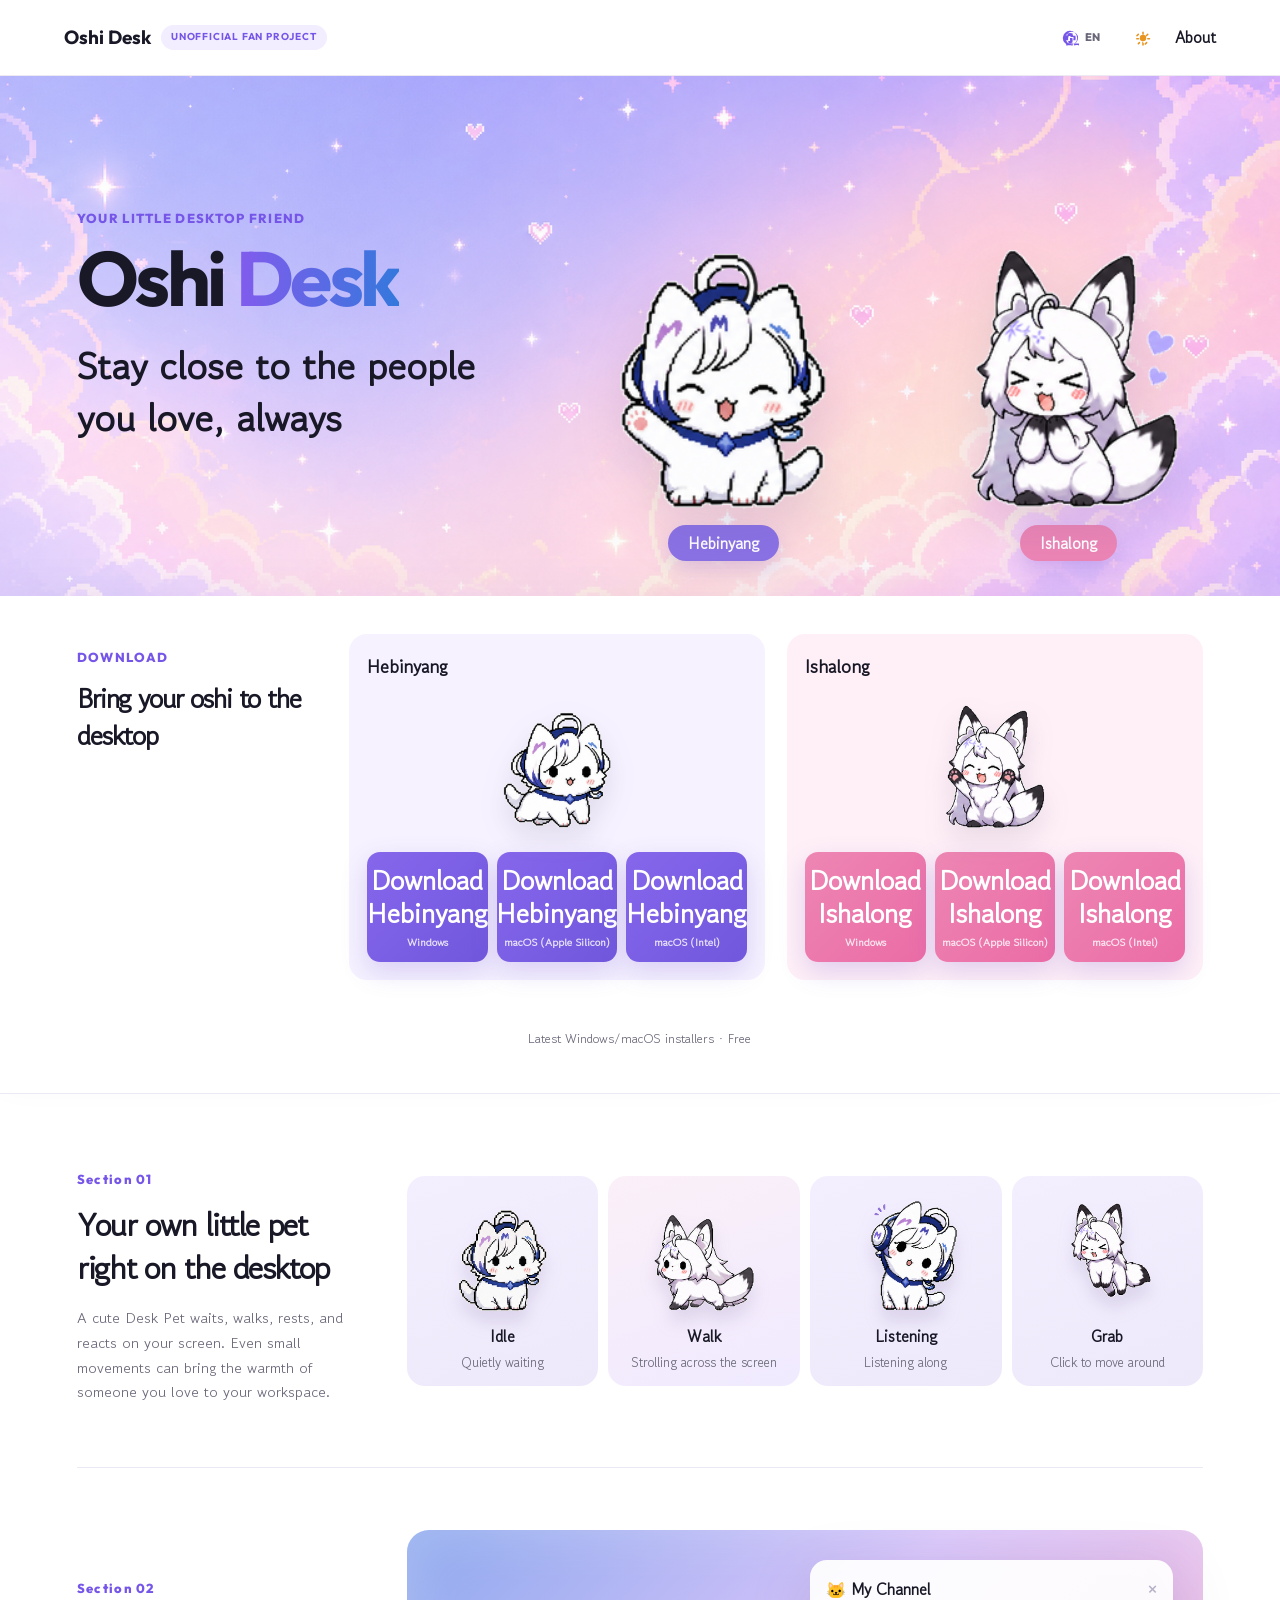
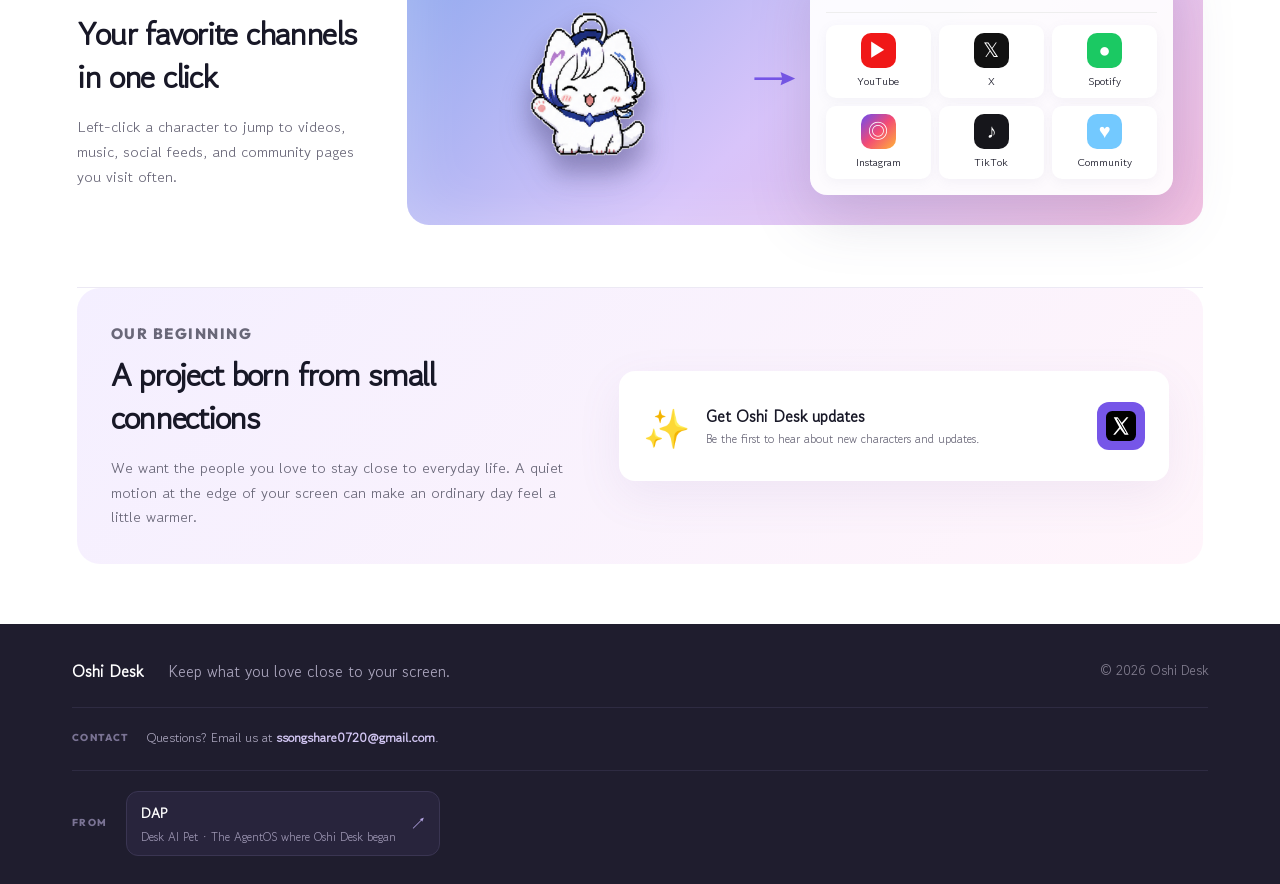
==== index.html @ 632cf0f0 "feat(site): add multilingual support for en, ja, and zh-TW Introduce i18n.js with language switcher " ====
<!doctype html>
<html lang="ko">
<head>
  <!-- Google tag (gtag.js) -->
  <script async src="https://www.googletagmanager.com/gtag/js?id=G-VL1D9DZ0NC"></script>
  <script>
    window.dataLayer = window.dataLayer || [];
    function gtag(){dataLayer.push(arguments);}
    gtag('js', new Date());

    gtag('config', 'G-VL1D9DZ0NC');
  </script>
  <meta charset="UTF-8">
  <meta name="viewport" content="width=device-width, initial-scale=1.0">
  <meta name="description" content="Oshi Desk - 좋아하는 캐릭터와 함께하는 데스크톱 펫">
  <meta property="og:title" content="Oshi Desk - Ever Connected">
  <meta property="og:description" content="좋아하는 마음을 화면 가까이.">
  <meta property="og:type" content="website">
  <meta property="og:url" content="https://www.oshidesk.com/">
  <meta property="og:image" content="https://www.oshidesk.com/assets/og.png">
  <meta property="og:image:width" content="1024">
  <meta property="og:image:height" content="537">
  <meta name="twitter:card" content="summary_large_image">
  <meta name="twitter:image" content="https://www.oshidesk.com/assets/og.png">
  <title>Oshi Desk</title>
  <link rel="icon" href="favicon.ico" sizes="any">
  <link rel="icon" href="favicon-32.png" type="image/png" sizes="32x32">
  <link rel="icon" href="favicon-16.png" type="image/png" sizes="16x16">
  <link rel="apple-touch-icon" href="favicon-180.png">
  <link rel="preconnect" href="https://fonts.googleapis.com">
  <link rel="preconnect" href="https://fonts.gstatic.com" crossorigin>
  <link href="https://fonts.googleapis.com/css2?family=Gowun+Dodum&family=Outfit:wght@500;600;700;800&display=swap" rel="stylesheet">
  <script>
    (function () {
      try {
        var stored = localStorage.getItem('oshi-desk-theme');
        var dark = stored === 'dark' || (stored !== 'light' && window.matchMedia('(prefers-color-scheme: dark)').matches);
        document.documentElement.classList.add(dark ? 'dark' : 'light');
      } catch (e) {
        document.documentElement.classList.add('light');
      }
    })();
  </script>
  <link rel="stylesheet" href="styles.css">
</head>
<body>
  <header class="site-header">
    <a class="brand" href="#top" data-i18n-attr="aria-label:brand.home">
      <strong>Oshi Desk</strong>
      <span class="brand-tag" data-i18n="brand.tag">Unofficial Fan Project</span>
    </a>
    <div class="header-actions">
      <div class="lang-switcher">
        <button class="lang-toggle" id="langToggle" type="button" aria-haspopup="listbox" aria-expanded="false" aria-controls="langMenu" data-i18n-attr="aria-label:lang.label;title:lang.label">
          <svg class="lang-icon" viewBox="0 0 20 20" aria-hidden="true"><path fill="currentColor" d="M10 2a8 8 0 1 0 0 16 8 8 0 0 0 0-16zm6.93 3.07a7 7 0 0 1 0 9.86 7 7 0 0 1-9.86 0 7 7 0 0 1 0-9.86 7 7 0 0 1 9.86 0zM10 4.5c-1.2 0-2.3.3-3.3.8.5.7.9 1.5 1.2 2.4h4.2c.3-.9.7-1.7 1.2-2.4-1-.5-2.1-.8-3.3-.8zm-4.1 2.2c-.4.8-.7 1.7-.8 2.6h3.5c-.1-.8-.3-1.6-.6-2.3-.5-.1-1-.1-1.5-.1-.5 0-1 .1-1.6.2zm8.2 0c-.6-.1-1.1-.2-1.6-.2s-1 .1-1.5.1c-.3.7-.5 1.5-.6 2.3h3.5c-.1-.9-.4-1.8-.8-2.6zM4.7 10c0 .9.1 1.8.3 2.6H8c-.1-.8-.1-1.7-.1-2.6s0-1.8.1-2.6H5c-.2.8-.3 1.7-.3 2.6zm5.3 0c0 .9.1 1.7.1 2.6s-.1 1.7-.1 2.6h2.6c.2-.8.3-1.7.3-2.6s-.1-1.8-.3-2.6h-2.6zm3.9 0c0-.9-.1-1.8-.3-2.6h2.4c.2.8.3 1.7.3 2.6s-.1 1.8-.3 2.6h-2.4c.2-.8.3-1.7.3-2.6zM8 13.4c.1.9.3 1.7.6 2.4.5.1 1 .1 1.5.1s1-.1 1.5-.1c.3-.7.5-1.5.6-2.4H8zm-2.7 2.6c.4.8.7 1.6.8 2.5 1-.5 2.1-.8 3.3-.8s2.3.3 3.3.8c.1-.9.4-1.7.8-2.5H5.3zm8.7 2.5c1-.5 2.1-.8 3.3-.8 1.2 0 2.3.3 3.3.8-.1-.9-.4-1.7-.8-2.5h-5.8c.4.8.7 1.6.8 2.5z"/></svg>
          <span class="lang-current" aria-hidden="true">KO</span>
        </button>
        <div class="lang-menu" id="langMenu" role="listbox" hidden>
          <button class="lang-option active" type="button" role="option" data-lang="ko" aria-pressed="true" data-i18n="lang.ko">한국어</button>
          <button class="lang-option" type="button" role="option" data-lang="en" aria-pressed="false" data-i18n="lang.en">English</button>
          <button class="lang-option" type="button" role="option" data-lang="ja" aria-pressed="false" data-i18n="lang.ja">日本語</button>
          <button class="lang-option" type="button" role="option" data-lang="zh-TW" aria-pressed="false" data-i18n="lang.zh-TW">繁體中文</button>
        </div>
      </div>
      <button class="theme-toggle" id="themeToggle" type="button" data-i18n-attr="aria-label:theme.toDark;title:theme.light">
        <svg class="theme-icon theme-icon-sun" viewBox="0 0 20 20" aria-hidden="true"><circle cx="10" cy="10" r="3.2" fill="currentColor"/><path fill="currentColor" d="M10 3.5a.8.8 0 0 1 .8.8V6a.8.8 0 1 1-1.6 0V4.3a.8.8 0 0 1 .8-.8zm0 11a.8.8 0 0 1 .8.8v1.7a.8.8 0 1 1-1.6 0V14.3a.8.8 0 0 1 .8-.8zM16.5 10a.8.8 0 0 1 .8.8.8.8 0 0 1-.8.8h-1.7a.8.8 0 1 1 0-1.6h1.7zm-11 0a.8.8 0 0 1 .8.8.8.8 0 0 1-.8.8H3.8a.8.8 0 1 1 0-1.6h1.7zM14.2 5.8a.8.8 0 0 1 1.1 0 .8.8 0 0 1 0 1.1l-1.2 1.2a.8.8 0 1 1-1.1-1.1l1.2-1.2zM5.9 14.1a.8.8 0 0 1 1.1 0 .8.8 0 0 1 0 1.1l-1.2 1.2a.8.8 0 0 1-1.1-1.1l1.2-1.2zM14.2 14.1a.8.8 0 0 1 0 1.1l-1.2 1.2a.8.8 0 1 1-1.1-1.1l1.2-1.2a.8.8 0 0 1 1.1 0zM5.9 5.8a.8.8 0 0 1 0 1.1L4.7 8.1a.8.8 0 1 1-1.1-1.1l1.2-1.2a.8.8 0 0 1 1.1 0z"/></svg>
        <svg class="theme-icon theme-icon-moon" viewBox="0 0 20 20" aria-hidden="true"><path fill="currentColor" d="M15.5 11.2a6.5 6.5 0 0 1-9.9-8.1A6.5 6.5 0 1 0 15.5 11.2z"/></svg>
      </button>
      <button class="menu-toggle" data-i18n-attr="aria-label:menu.open" aria-expanded="false">☰</button>
      <nav class="nav" aria-label="Main">
        <a href="#about" data-i18n="nav.about">소개</a>
      </nav>
    </div>
  </header>

  <main id="top">
    <section class="hero">
      <div class="hero-art" aria-hidden="true"></div>
      <div class="hero-characters">
        <figure><img src="assets/heavinyang.png" data-i18n-attr="alt:hero.heavinyangAlt" alt="웃으며 손을 흔드는 헤비냥"><figcaption data-i18n="characters.hebi">헤비냥</figcaption></figure>
        <figure><img src="assets/ishalong.png" data-i18n-attr="alt:hero.ishalongAlt" alt="하트를 보내는 이샤롱"><figcaption data-i18n="characters.isha">이샤롱</figcaption></figure>
      </div>
      <div class="hero-copy reveal">
        <p class="eyebrow">YOUR LITTLE DESKTOP FRIEND</p>
        <h1>Oshi <span>Desk</span></h1>
        <p class="hero-lead" data-i18n="hero.lead" data-i18n-html="true">좋아하는 사람과 늘,<br>함께할 수 있도록</p>
      </div>
    </section>

    <section class="download-section" id="download" aria-labelledby="download-title">
      <div class="download-shell">
        <div class="download-heading"><p class="section-label">DOWNLOAD</p><h2 id="download-title" data-i18n="download.title">나의 오시를 데스크톱으로</h2></div>
        <div class="download-groups">
          <div class="download-group heavinyang-download">
            <h3 data-i18n="characters.hebi">헤비냥</h3>
            <img class="download-character" src="assets/download-heavinyang.png" data-i18n-attr="alt:download.heavinyangAlt" alt="달리는 헤비냥">
            <button class="download-btn purple" data-character="hebi" data-platform="win"><b><span class="dl-label" data-dl="hebi" data-i18n="download.hebi">헤비냥 다운로드</span><small class="dl-platform" data-platform-label="win" data-i18n="platform.win">Windows</small></b></button>
            <button class="download-btn purple" data-character="hebi" data-platform="mac_arm64"><b><span class="dl-label" data-dl="hebi" data-i18n="download.hebi">헤비냥 다운로드</span><small class="dl-platform" data-platform-label="mac_arm64" data-i18n="platform.mac_arm64">macOS (Apple Silicon)</small></b></button>
            <button class="download-btn purple" data-character="hebi" data-platform="mac_x64"><b><span class="dl-label" data-dl="hebi" data-i18n="download.hebi">헤비냥 다운로드</span><small class="dl-platform" data-platform-label="mac_x64" data-i18n="platform.mac_x64">macOS (Intel)</small></b></button>
          </div>
          <div class="download-group ishalong-download">
            <h3 data-i18n="characters.isha">이샤롱</h3>
            <img class="download-character" src="assets/download-ishalong.png" data-i18n-attr="alt:download.ishalongAlt" alt="기뻐하는 이샤롱">
            <button class="download-btn pink" data-character="isha" data-platform="win"><b><span class="dl-label" data-dl="isha" data-i18n="download.isha">이샤롱 다운로드</span><small class="dl-platform" data-platform-label="win" data-i18n="platform.win">Windows</small></b></button>
            <button class="download-btn pink" data-character="isha" data-platform="mac_arm64"><b><span class="dl-label" data-dl="isha" data-i18n="download.isha">이샤롱 다운로드</span><small class="dl-platform" data-platform-label="mac_arm64" data-i18n="platform.mac_arm64">macOS (Apple Silicon)</small></b></button>
            <button class="download-btn pink" data-character="isha" data-platform="mac_x64"><b><span class="dl-label" data-dl="isha" data-i18n="download.isha">이샤롱 다운로드</span><small class="dl-platform" data-platform-label="mac_x64" data-i18n="platform.mac_x64">macOS (Intel)</small></b></button>
          </div>
        </div>
        <p class="download-note" data-i18n="download.note">최신 Windows/macOS 설치 파일 · 무료</p>
      </div>
    </section>

    <div class="page-shell">
      <section class="feature section-grid reveal" id="about">
        <div class="section-copy">
          <p class="section-label">Section 01</p>
          <h2 data-i18n="about.h2" data-i18n-html="true">바탕화면 속,<br>나만의 작은 펫과 함께</h2>
          <p data-i18n="about.p">귀여운 Desk Pet이 바탕화면 위에서 기다리고, 걷고, 쉬고, 반응합니다. 작은 움직임만으로도 데스크탑에 좋아하는 사람의 분위기를 더할 수 있어요.</p>
        </div>
        <div class="mood-grid">
          <article class="mood-card"><img class="pet-asset idle" src="assets/idle.png" data-i18n-attr="alt:about.idleAlt" alt="대기 중인 헤비냥"><b>Idle</b><small data-i18n="about.idle">얌전히 기다려요</small></article>
          <article class="mood-card"><img class="pet-asset walk" src="assets/walk.png" data-i18n-attr="alt:about.walkAlt" alt="산책하는 이샤롱"><b>Walk</b><small data-i18n="about.walk">화면을 산책해요</small></article>
          <article class="mood-card"><img class="pet-asset listening" src="assets/listening.png" data-i18n-attr="alt:about.listeningAlt" alt="음악을 듣고 있는 헤비냥"><b>Listening</b><small data-i18n="about.listening">함께 들어요</small></article>
          <article class="mood-card"><img class="pet-asset happy" src="assets/grabbed.png" data-i18n-attr="alt:about.grabAlt" alt="잡아서 이동하는 이샤롱"><b>Grab</b><small data-i18n="about.grab">클릭해서 이동해요</small></article>
        </div>
      </section>

      <section class="feature section-grid reveal">
        <div class="section-copy">
          <p class="section-label">Section 02</p>
          <h2 data-i18n="channels.h2" data-i18n-html="true">자주 찾는 채널을<br>한 번의 클릭으로</h2>
          <p data-i18n="channels.p">캐릭터를 좌클릭하면 영상, 음악, SNS와 커뮤니티 등 자주 방문하는 채널로 빠르게 이동할 수 있어요.</p>
        </div>
        <div class="channel-demo">
          <div class="demo-pet"><img src="assets/heavinyang.png" data-i18n-attr="alt:channels.demoPetAlt" alt="헤비냥"></div>
          <div class="arrow">→</div>
          <div class="channel-panel">
            <div class="panel-title"><span>🐱</span> <span data-i18n="channels.panelTitle">나의 Channel</span> <b>×</b></div>
            <div class="channel-grid">
              <button type="button" aria-label="YouTube"><span class="yt">▶</span>YouTube</button>
              <button type="button" aria-label="X"><span class="x">𝕏</span>X</button>
              <button type="button" aria-label="Spotify"><span class="sp">●</span>Spotify</button>
              <button type="button" aria-label="Instagram"><span class="ig">◎</span>Instagram</button>
              <button type="button" aria-label="TikTok"><span class="tk">♪</span>TikTok</button>
              <button type="button" aria-label="Community"><span class="co">♥</span>Community</button>
            </div>
          </div>
        </div>
      </section>

      <section class="project-note reveal">
        <div>
          <p class="section-label">OUR BEGINNING</p>
          <h2 data-i18n="project.h2">작은 연결에서 시작된 프로젝트</h2>
          <p data-i18n="project.p">좋아하는 존재가 일상 가까이에 머무는 경험을 목표로 합니다. 화면 한편의 조용한 움직임이 평범한 하루를 조금 더 다정하게 만들기를 바랍니다.</p>
        </div>
        <div class="project-link"><span>✨</span><div><b data-i18n="project.linkTitle">Oshi Desk 소식 받기</b><p data-i18n="project.linkDesc">새 캐릭터와 업데이트를 가장 먼저 확인하세요.</p></div><a class="x-link" href="https://x.com/Oshi_Desk" target="_blank" rel="noopener noreferrer" data-i18n-attr="aria-label:project.xAria"><img src="assets/x-icon.svg" alt=""></a></div>
      </section>
    </div>
  </main>

  <footer class="site-footer">
    <div class="footer-brand">
      <strong>Oshi Desk</strong>
      <span data-i18n="footer.tagline">좋아하는 마음을 화면 가까이.</span>
      <small>© 2026 Oshi Desk</small>
    </div>
    <div class="footer-contact">
      <p class="footer-origin-label">CONTACT</p>
      <p class="footer-contact-copy" data-i18n="footer.contact" data-i18n-html="true">문의사항은 <a href="mailto:ssongshare0720@gmail.com">ssongshare0720@gmail.com</a>으로 보내주세요.</p>
    </div>
    <div class="footer-origin">
      <p class="footer-origin-label">FROM</p>
      <a class="footer-origin-link" href="https://project-undonghae.github.io/desk-ai-pet/" target="_blank" rel="noopener noreferrer" data-i18n-attr="aria-label:footer.originAria">
        <span class="footer-origin-copy">
          <b>DAP</b>
          <small data-i18n="footer.originDesc">Desk AI Pet · Oshi Desk가 시작된 AgentOS</small>
        </span>
        <span class="footer-origin-arrow" aria-hidden="true">↗</span>
      </a>
    </div>
  </footer>
  <div class="toast" role="status" aria-live="polite"></div>
  <script src="i18n.js"></script>
  <script>initI18n();</script>
  <script src="script.js"></script>
</body>
</html>
---- styles.css ----
:root{--ink:#181827;--muted:#696778;--purple:#7656e8;--pink:#ef77ac;--line:#ece9f4;--paper:#fff;--lav:#f2edff}*{box-sizing:border-box}html{scroll-behavior:smooth}body{margin:0;color:var(--ink);font-family:"Gowun Dodum",sans-serif;background:#fff;line-height:1.65}button,a{font:inherit}.site-header{height:76px;padding:0 clamp(24px,5vw,72px);display:flex;align-items:center;justify-content:space-between;position:sticky;top:0;z-index:20;background:rgba(255,255,255,.9);backdrop-filter:blur(14px);border-bottom:1px solid rgba(232,228,241,.8)}.brand{display:flex;align-items:center;gap:10px;text-decoration:none;color:var(--ink);font-family:Outfit,sans-serif;font-size:19px}.brand-cat{width:34px;height:34px;display:grid;place-items:center;border-radius:11px;background:linear-gradient(135deg,#8062f3,#e68ac4);box-shadow:0 7px 18px #8d72e740}.nav{display:flex;gap:38px;align-items:center}.nav a{text-decoration:none;color:var(--ink);font-weight:700}.nav a:not(.nav-cta):hover{color:var(--purple)}.nav-cta{color:white!important;background:linear-gradient(135deg,#8b67ef,#6652d8);padding:10px 24px;border-radius:99px;box-shadow:0 8px 24px #7656e844}.menu-toggle{display:none;border:0;background:none;font-size:24px}.hero{min-height:520px;position:relative;display:grid;align-items:center;overflow:hidden;background:#eee7ff}.hero-art{position:absolute;inset:0;background-image:linear-gradient(90deg,rgba(255,255,255,.16),transparent 48%),url('assets/ever-connect-hero.png');background-size:cover;background-position:center}.hero-copy{position:relative;z-index:2;width:min(1160px,88%);margin:auto;padding:65px 0}.eyebrow,.section-label{font-family:Outfit,sans-serif;color:var(--purple);font-size:13px;font-weight:800;letter-spacing:.1em}.hero h1{font-family:Outfit,sans-serif;font-size:clamp(52px,6vw,78px);line-height:.95;margin:12px 0 25px;letter-spacing:-.045em}.hero h1 span{background:linear-gradient(90deg,#835bed,#3478dc);-webkit-background-clip:text;color:transparent}.hero-lead{font-size:clamp(25px,3vw,38px);font-weight:800;line-height:1.35;margin:0 0 34px}.download-row{display:flex;gap:14px}.download-btn{border:0;color:#fff;min-width:210px;border-radius:15px;padding:14px 22px;display:flex;align-items:center;gap:13px;text-align:left;cursor:pointer;box-shadow:0 10px 26px #785ad139;transition:.2s transform,.2s box-shadow}.download-btn:hover{transform:translateY(-3px);box-shadow:0 15px 32px #785ad150}.download-btn:disabled{opacity:.55;cursor:not-allowed;transform:none;box-shadow:0 10px 26px #785ad139}.download-btn.purple{background:linear-gradient(135deg,#8667ec,#7057dc)}.download-btn.pink{background:linear-gradient(135deg,#ed86b3,#eb6ca6)}.download-btn span{font-size:27px}.download-btn b{font-weight:700}.download-btn small{display:block;opacity:.82}.hero-note{position:absolute;z-index:2;right:8%;bottom:17px;color:#776c91;font-size:13px}.page-shell{width:min(1160px,88%);margin:auto}.feature{padding:62px 0;border-bottom:1px solid var(--line)}.section-grid{display:grid;grid-template-columns:280px 1fr;gap:50px;align-items:center}.section-copy h2,.project-note h2{font-size:clamp(25px,2.5vw,34px);line-height:1.35;margin:7px 0 16px;letter-spacing:-.04em}.section-copy p:last-child,.project-note p{font-size:15px;color:var(--muted);margin:0}.mood-grid{display:grid;grid-template-columns:repeat(4,1fr);gap:10px}.mood-card{min-height:210px;background:linear-gradient(160deg,#f4efff,#eee9fa);border-radius:18px;display:flex;flex-direction:column;align-items:center;justify-content:center;gap:3px;transition:.25s transform}.mood-card:hover{transform:translateY(-6px)}.mood-card:nth-child(2){background:linear-gradient(160deg,#fbf0f8,#f0eaff)}.mood-card .cat-emoji{font-size:82px;filter:drop-shadow(0 12px 8px #7b68a02b);animation:float 3s ease-in-out infinite}.mood-card small{color:var(--muted)}.walk{animation-delay:.7s!important}.sleep{animation-delay:1.4s!important}.happy{animation-delay:2.1s!important}@keyframes float{50%{transform:translateY(-7px) rotate(2deg)}}.channel-demo{min-height:280px;padding:30px;border-radius:22px;background:linear-gradient(135deg,#8ca8ee,#d8c4fa 50%,#f1b7dd);display:grid;grid-template-columns:1fr 70px 1.2fr;align-items:center;box-shadow:inset 0 0 60px #fff4}.demo-pet{font-size:92px;text-align:center;filter:drop-shadow(0 15px 12px #59558b55)}.arrow{font-size:50px;color:#7656e8;text-align:center}.channel-panel{background:rgba(255,255,255,.93);padding:16px;border-radius:17px;box-shadow:0 20px 60px #55517b35}.panel-title{font-weight:700;border-bottom:1px solid #eee;padding-bottom:9px}.panel-title b{float:right;color:#b7b1c7}.channel-grid{display:grid;grid-template-columns:repeat(3,1fr);gap:8px;margin-top:12px}.channel-grid a{display:flex;flex-direction:column;align-items:center;text-decoration:none;color:var(--ink);font-size:11px;background:white;padding:8px 3px;border-radius:10px;box-shadow:0 3px 12px #766d9b12}.channel-grid span{width:35px;height:35px;display:grid;place-items:center;border-radius:10px;color:white;font-size:20px;font-family:Arial,sans-serif;margin-bottom:4px}.yt{background:#f01818}.x{background:#111}.sp{background:#1bc963}.ig{background:linear-gradient(135deg,#6b4cf0,#f34b75,#ffb338)}.tk{background:#16161b}.co{background:#73c9ff}.download-note{grid-column:1/-1;margin:6px 0 0;text-align:center;color:var(--muted);font-size:13px}
.center{text-align:center}
.project-note{margin-bottom:60px;background:linear-gradient(135deg,#f4efff,#fff5fb);border-radius:23px;padding:34px;display:grid;grid-template-columns:1fr 1.2fr;gap:50px;align-items:center}.project-link{display:flex;align-items:center;gap:16px;background:#fff;padding:24px;border-radius:16px;box-shadow:0 15px 45px #7966aa17}.project-link>span{font-size:38px}.project-link p{font-size:12px}.project-link a{margin-left:auto;text-decoration:none;color:white;background:var(--purple);padding:10px 15px;border-radius:10px;white-space:nowrap}footer.site-footer{background:#1f1d2e;color:white;padding:34px clamp(24px,6vw,72px) 28px;display:flex;flex-direction:column;gap:22px}.footer-brand{display:flex;flex-wrap:wrap;gap:10px 25px;align-items:center}.footer-brand span{color:#aaa5bd}.footer-brand small{margin-left:auto;color:#858092}.footer-contact{padding-top:20px;border-top:1px solid #2e2b42;display:flex;flex-wrap:wrap;align-items:center;gap:8px 18px}.footer-contact-copy{margin:0;font-size:13px;color:#aaa5bd;line-height:1.6}.footer-contact-copy a{color:#d4c8f5;text-decoration:none;font-weight:700}.footer-contact-copy a:hover{text-decoration:underline}.footer-origin{padding-top:20px;border-top:1px solid #2e2b42;display:flex;flex-wrap:wrap;align-items:center;gap:12px 18px}.footer-origin-label{margin:0;font-family:Outfit,sans-serif;font-size:10px;font-weight:800;letter-spacing:.14em;color:#7a7394}.footer-origin-link{display:flex;align-items:center;gap:12px;padding:10px 14px;border-radius:12px;background:#28243c;border:1px solid #3a3552;text-decoration:none;color:#e8e4f4;transition:.2s background,.2s border-color}.footer-origin-link:hover{background:#312c48;border-color:#5a5380}.footer-origin-copy{display:flex;flex-direction:column;gap:2px}.footer-origin-copy b{font-size:14px;font-weight:700;color:#fff}.footer-origin-copy small{font-size:12px;color:#9d96b3;line-height:1.45}.footer-origin-arrow{margin-left:4px;font-size:14px;color:#b8a8e8}.toast{position:fixed;left:50%;bottom:25px;transform:translate(-50%,30px);background:#282439;color:#fff;padding:12px 22px;border-radius:99px;opacity:0;pointer-events:none;transition:.25s;z-index:30}.toast.show{opacity:1;transform:translate(-50%,0)}.reveal{opacity:1;transform:none;transition:.7s ease}@media (prefers-reduced-motion:no-preference){.reveal.reveal-ready{opacity:0;transform:translateY(20px)}.reveal.reveal-ready.visible{opacity:1;transform:none}}.reveal.visible{opacity:1;transform:none}
@media(max-width:900px){.section-grid{grid-template-columns:1fr}.mood-grid{grid-template-columns:repeat(2,1fr)}.hero-art{background-position:58% center;opacity:.55}.hero-copy{padding-bottom:110px}.project-note{grid-template-columns:1fr}.nav{gap:18px}}
@media(max-width:650px){.site-header{height:64px;padding:0 20px}.menu-toggle{display:block}.nav{position:absolute;top:64px;left:16px;right:16px;padding:18px;display:none;flex-direction:column;align-items:stretch;background:white;border-radius:16px;box-shadow:0 15px 45px #443e661f}.nav.open{display:flex}.hero{min-height:690px;align-items:start}.hero-art{background-position:66% bottom;background-size:auto 62%;background-repeat:no-repeat;opacity:.9}.hero-copy{width:calc(100% - 40px);padding:58px 0}.hero h1{font-size:48px}.hero-lead{font-size:25px}.download-row{flex-direction:column;width:230px}.download-btn{min-width:0}.hero-note{display:none}.page-shell{width:calc(100% - 36px)}.feature{padding:45px 0;gap:25px}.mood-grid{grid-template-columns:1fr 1fr}.mood-card{min-height:175px}.mood-card .cat-emoji{font-size:62px}.channel-demo{grid-template-columns:1fr;padding:20px}.arrow{transform:rotate(90deg);line-height:1}.project-note{padding:23px;gap:24px}.project-link{align-items:flex-start;flex-wrap:wrap}.project-link a{margin:0;width:100%;text-align:center}.footer-brand{flex-direction:column;align-items:flex-start;gap:4px}.footer-brand small{margin:6px 0 0}.footer-contact{flex-direction:column;align-items:flex-start}.footer-origin{flex-direction:column;align-items:stretch}.footer-origin-link{width:100%}}
.channel-grid button{display:flex;flex-direction:column;align-items:center;border:0;color:var(--ink);font-size:11px;background:white;padding:8px 3px;border-radius:10px;box-shadow:0 3px 12px #766d9b12;cursor:pointer}
@media(prefers-reduced-motion:reduce){html{scroll-behavior:auto}.reveal,.reveal.reveal-ready{opacity:1;transform:none;transition:none}.cat-emoji{animation:none!important}}

/* Character assets supplied for Heavinyang and Ishalong */
.hero-art{background-image:linear-gradient(90deg,rgba(255,255,255,.36) 0%,rgba(255,255,255,.12) 45%,transparent 70%),url('assets/hero-pixel-sky.png');background-size:cover;background-position:center}
.hero-characters{position:absolute;z-index:1;right:max(4%,calc((100% - 1180px)/2));bottom:35px;display:flex;align-items:flex-end;gap:clamp(8px,2vw,30px)}
.hero-characters figure{margin:0;text-align:center}
.hero-characters img{display:block;width:clamp(225px,25vw,330px);height:auto;image-rendering:auto;filter:drop-shadow(0 22px 24px #715b9d2c)}
.hero-characters figcaption{display:inline-block;min-width:92px;margin-top:-5px;padding:5px 20px;border-radius:99px;color:#fff;background:#8a71e5;font-weight:700;box-shadow:0 8px 20px #785ed238}
.hero-characters figure:last-child figcaption{background:#ed85b5}
.download-btn img{width:38px;height:38px;object-fit:contain;border-radius:8px}
.mood-card .pet-asset{width:132px;height:132px;object-fit:contain;filter:drop-shadow(0 12px 8px #7b68a02b);animation:float 3s ease-in-out infinite}
.demo-pet img{display:block;width:min(100%,180px);height:auto;margin:auto;filter:drop-shadow(0 15px 12px #59558b55)}
@media(max-width:900px){.hero-characters{right:2%;opacity:.7}.hero-characters img{width:240px}}
@media(max-width:650px){.hero-characters{right:50%;bottom:24px;transform:translateX(50%);gap:0;width:100%;justify-content:center}.hero-characters img{width:185px}.hero-characters figcaption{font-size:12px;min-width:76px;padding:3px 12px}.mood-card .pet-asset{width:100px;height:100px}}
.brand-cat img{display:block;width:31px;height:31px;object-fit:contain}
@media(max-width:900px){.hero-characters{opacity:1}}
@media(prefers-reduced-motion:reduce){.pet-asset{animation:none!important}}
.listening{animation-delay:1.4s!important}
.download-section{position:relative;z-index:3;padding:38px 0 44px;background:#fff;border-bottom:1px solid var(--line);box-shadow:0 -12px 34px #61537b0c}
.download-shell{width:min(1160px,88%);margin:auto;display:grid;grid-template-columns:230px 1fr;gap:42px;align-items:start}
.download-shell .download-note{grid-column:1/-1}
.download-heading h2{margin:6px 0;font-size:27px;line-height:1.35;letter-spacing:-.04em}
.download-groups{display:grid;grid-template-columns:1fr 1fr;gap:22px}
.download-group{display:grid;grid-template-columns:repeat(3,minmax(0,1fr));gap:9px;padding:18px;border-radius:18px;background:#f6f2ff}
.download-group.ishalong-download{background:#fff0f7}
.download-group h3{grid-column:1/-1;margin:0 0 3px;font-size:18px}
.download-group .download-btn{min-width:0;width:100%;min-height:76px;padding:12px 14px;justify-content:center;text-align:center;border-radius:13px}
.download-group .download-btn b{line-height:1.25;font-size:14px}
.download-group .download-btn small{margin-top:5px;font-size:11px}
.project-link .x-link{display:grid;place-items:center;width:48px;height:48px;padding:0;border-radius:12px;flex:0 0 auto}
.project-link .x-link img{display:block;width:30px;height:30px}
@media(max-width:1000px){.download-shell{grid-template-columns:1fr}.download-heading{text-align:center}.download-groups{grid-template-columns:1fr 1fr}.download-group{grid-template-columns:1fr}}
@media(max-width:650px){.download-section{padding:32px 0}.download-shell{width:calc(100% - 36px);gap:20px}.download-groups{grid-template-columns:1fr}.download-group{grid-template-columns:1fr}.download-group .download-btn{min-height:68px}.hero-copy{padding-bottom:110px}}
.download-character{grid-column:1/-1;display:block;width:150px;height:150px;object-fit:contain;margin:-6px auto 5px;filter:drop-shadow(0 12px 13px #65578324)}
@media(max-width:650px){.download-character{width:135px;height:135px}}
.brand-tag{font-family:Outfit,sans-serif;font-size:10px;font-weight:700;letter-spacing:.08em;text-transform:uppercase;color:var(--purple);background:var(--lav);padding:4px 10px;border-radius:99px;white-space:nowrap}
@media(max-width:650px){.brand-tag{font-size:9px;padding:3px 8px}}
.header-actions{display:flex;align-items:center;gap:12px}
.lang-switcher{position:relative}
.lang-toggle{border:0;background:none;cursor:pointer;height:40px;padding:0 10px;border-radius:99px;display:flex;align-items:center;gap:6px;flex-shrink:0;transition:background .2s;color:var(--ink)}
.lang-toggle:hover{background:var(--lav)}
.lang-toggle:focus-visible{outline:2px solid var(--purple);outline-offset:2px}
.lang-icon{width:18px;height:18px;color:var(--purple)}
.lang-current{font-family:Outfit,sans-serif;font-size:11px;font-weight:800;letter-spacing:.06em;color:var(--muted)}
.lang-menu{position:absolute;top:calc(100% + 8px);right:0;min-width:148px;padding:6px;border-radius:14px;background:#fff;border:1px solid var(--line);box-shadow:0 12px 36px #443e6624;z-index:25;display:flex;flex-direction:column;gap:2px}
.lang-menu[hidden]{display:none}
.lang-option{border:0;background:none;text-align:left;padding:9px 12px;border-radius:9px;cursor:pointer;color:var(--ink);font-size:14px;transition:background .15s}
.lang-option:hover{background:var(--lav)}
.lang-option.active{background:var(--lav);color:var(--purple);font-weight:700}
.lang-option:focus-visible{outline:2px solid var(--purple);outline-offset:-2px}
html.dark .lang-toggle{color:var(--ink)}
html.dark .lang-menu{background:#1a1828;border-color:#2e2a45;box-shadow:0 12px 36px #00000055}
html.dark .lang-option:hover,html.dark .lang-option.active{background:#221e38}
.theme-toggle{border:0;background:none;cursor:pointer;width:40px;height:40px;border-radius:50%;display:grid;place-items:center;flex-shrink:0;padding:0;transition:background .2s}
.theme-toggle:hover{background:var(--lav)}
.theme-toggle:focus-visible{outline:2px solid var(--purple);outline-offset:2px}
.theme-icon{width:20px;height:20px;grid-area:1/1;transition:opacity .25s ease,transform .25s ease}
.theme-icon-sun{color:#e89520;opacity:1;transform:scale(1)}
.theme-icon-moon{color:#7656e8;opacity:0;transform:scale(.75)}
html.dark .theme-icon-sun{opacity:0;transform:scale(.75)}
html.dark .theme-icon-moon{opacity:1;transform:scale(1);color:#c9b8ff}
@media(prefers-reduced-motion:reduce){.theme-icon{transition:none}}
html.dark{color-scheme:dark;--ink:#e8e4f4;--muted:#9d96b3;--purple:#a98bf5;--pink:#f394be;--line:#2a2740;--paper:#141220;--lav:#221e38}
html.dark body{background:var(--paper);color:var(--ink)}
html.dark .site-header{background:rgba(20,18,32,.92);border-bottom-color:rgba(50,45,70,.8)}
html.dark .menu-toggle{color:var(--ink)}
html.dark .hero{background:#1c1832}
html.dark .hero-art{background-image:linear-gradient(90deg,rgba(20,18,32,.55) 0%,rgba(20,18,32,.2) 45%,transparent 70%),url('assets/hero-pixel-sky.png')}
html.dark .download-section{background:var(--paper);border-bottom-color:var(--line);box-shadow:0 -12px 34px #00000024}
html.dark .download-group{background:#1e1a30}
html.dark .download-group.ishalong-download{background:#1f1828}
html.dark .mood-card{background:linear-gradient(160deg,#1e1a30,#231d38)}
html.dark .mood-card:nth-child(2){background:linear-gradient(160deg,#221828,#1e1a30)}
html.dark .channel-demo{background:linear-gradient(135deg,#2a2848,#342a52 50%,#3a2844);box-shadow:inset 0 0 60px #00000040}
html.dark .channel-panel{background:rgba(28,24,44,.97)}
html.dark .panel-title{border-bottom-color:#2e2a45}
html.dark .panel-title b{color:#8a849e}
html.dark .channel-grid button{background:#221e38;color:var(--ink)}
html.dark .project-note{background:linear-gradient(135deg,#1e1a30,#1f1828)}
html.dark .project-link{background:#1a1728}
html.dark .brand-tag{background:var(--lav);color:var(--purple)}
html.dark footer.site-footer{background:#0e0c1a}
html.dark .footer-contact,html.dark .footer-origin{border-top-color:#221e38}
html.dark .footer-origin-link{background:#1a1728;border-color:#2e2a45}
html.dark .toast{background:#e8e4f4;color:#141220}
html.dark .nav.open{background:#1a1828;box-shadow:0 15px 45px #00000055}
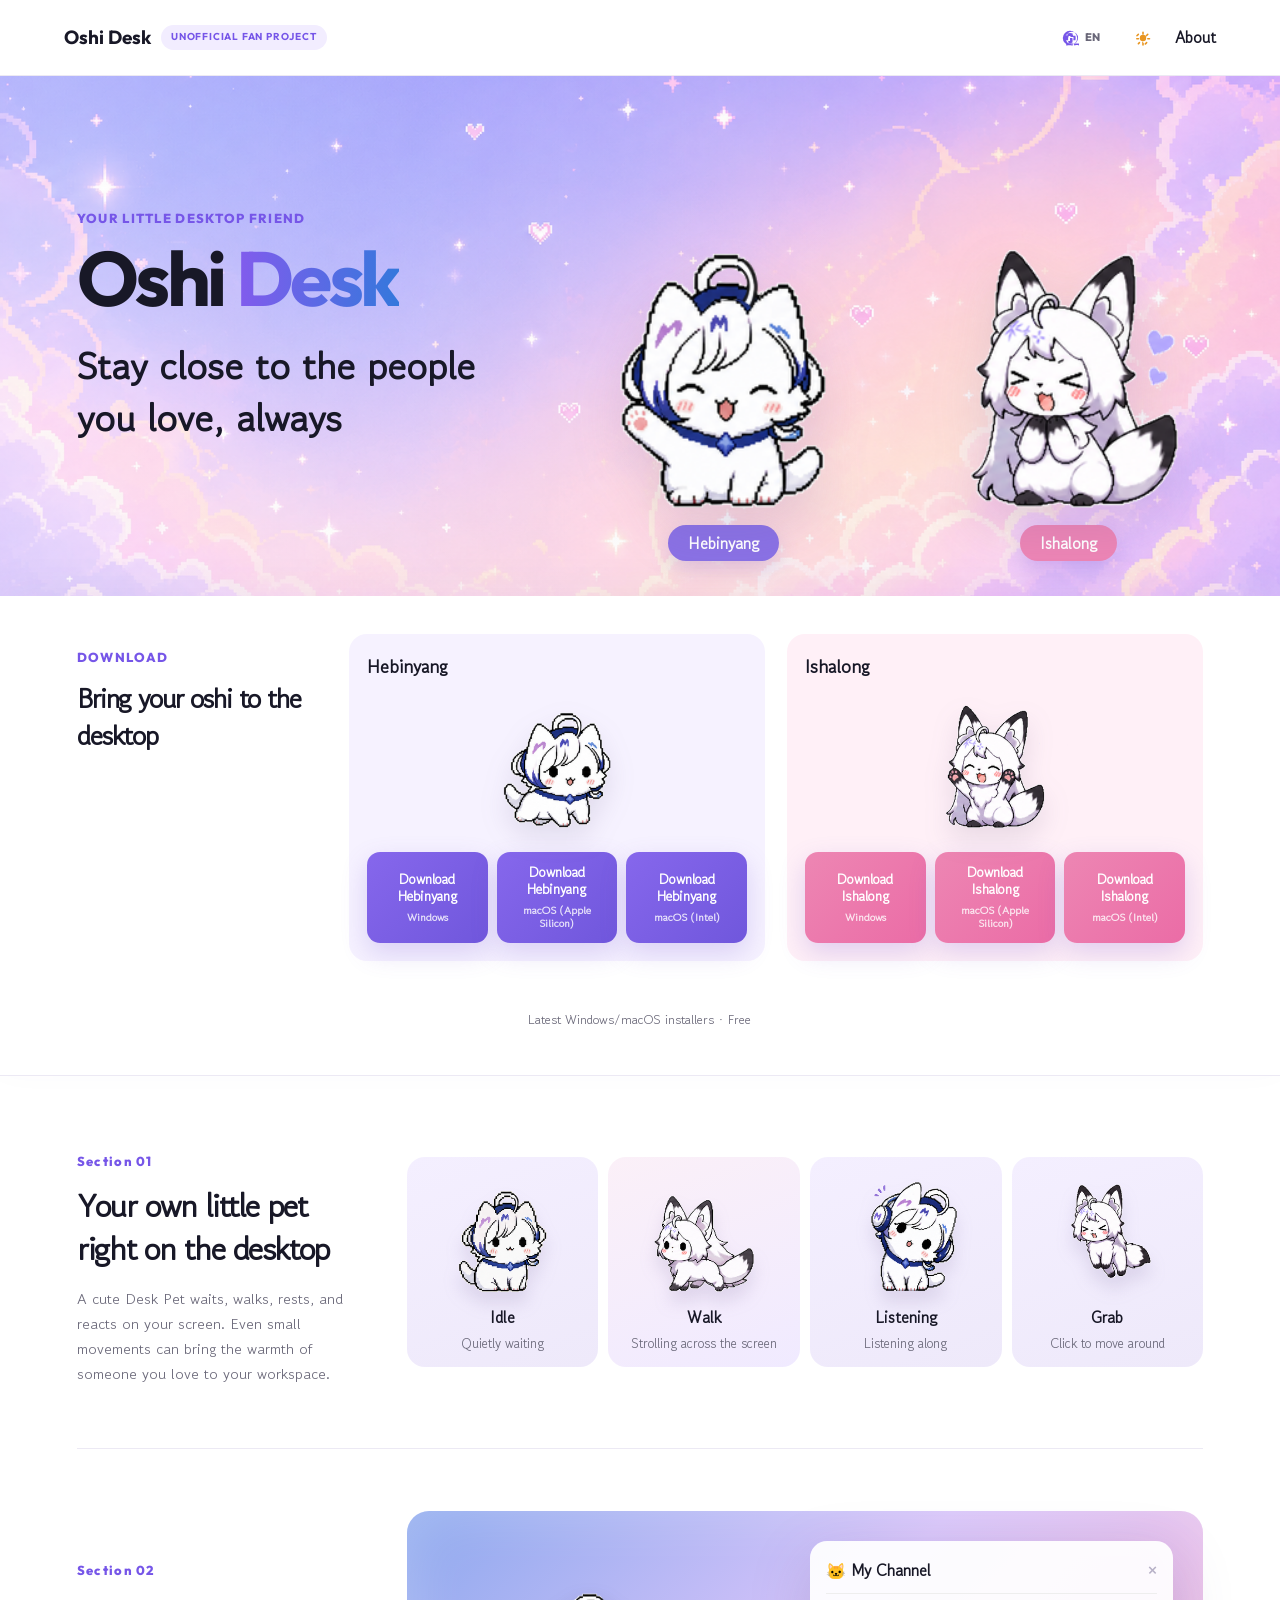
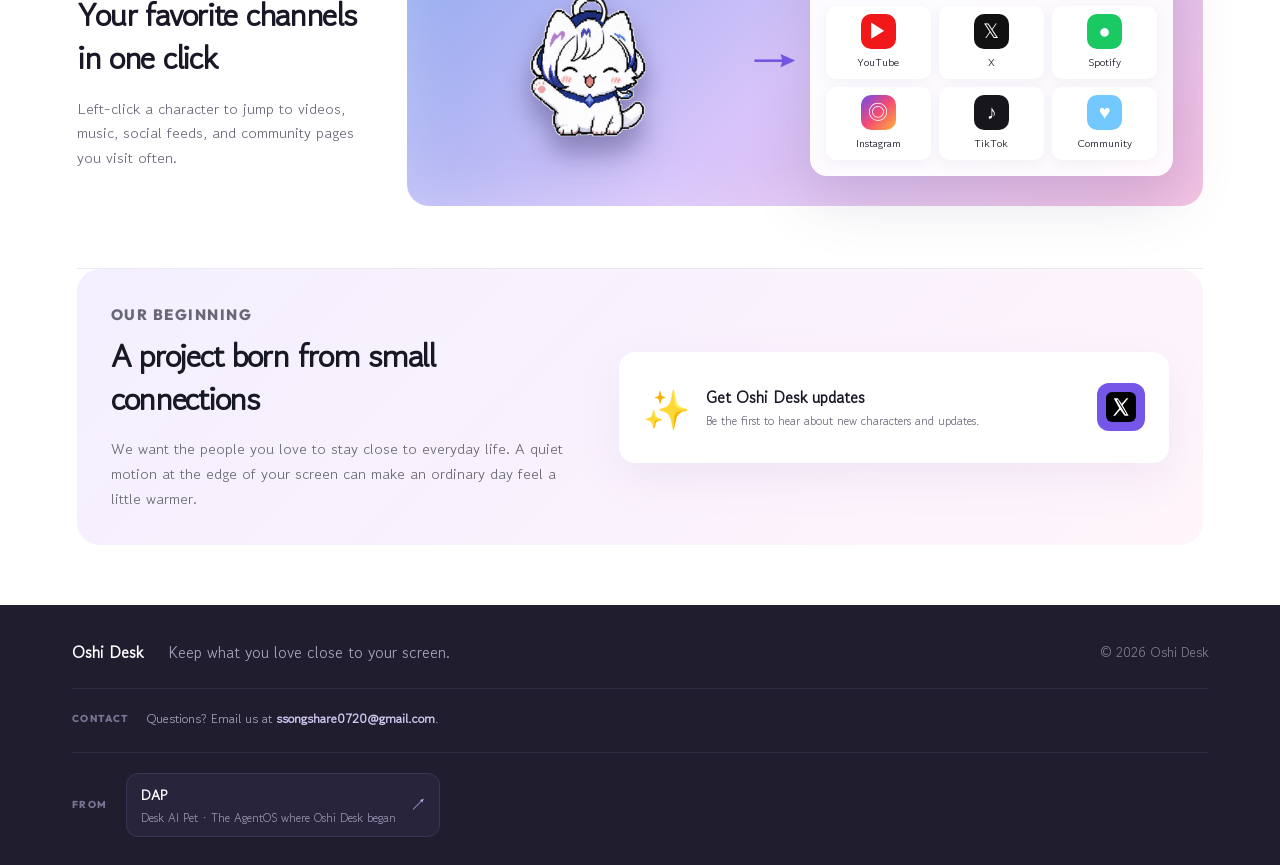
==== commit 2f2aa20c: "Add marketing foundation setup" ====
--- a/index.html
+++ b/index.html
@@ -12,15 +12,23 @@
   </script>
   <meta charset="UTF-8">
   <meta name="viewport" content="width=device-width, initial-scale=1.0">
-  <meta name="description" content="Oshi Desk - 좋아하는 캐릭터와 함께하는 데스크톱 펫">
+  <meta name="description" content="Oshi Desk는 좋아하는 캐릭터와 함께하는 Windows/macOS 데스크톱 펫입니다. 헤비냥과 이샤롱을 바탕화면 가까이에 두고 만나요.">
+  <meta name="robots" content="index, follow">
+  <meta name="theme-color" content="#fff6fb">
+  <link rel="canonical" href="https://www.oshidesk.com/">
+  <meta property="og:site_name" content="Oshi Desk">
+  <meta property="og:locale" content="ko_KR">
   <meta property="og:title" content="Oshi Desk - Ever Connected">
-  <meta property="og:description" content="좋아하는 마음을 화면 가까이.">
+  <meta property="og:description" content="좋아하는 캐릭터와 함께하는 Windows/macOS 데스크톱 펫.">
   <meta property="og:type" content="website">
   <meta property="og:url" content="https://www.oshidesk.com/">
   <meta property="og:image" content="https://www.oshidesk.com/assets/og.png">
   <meta property="og:image:width" content="1024">
   <meta property="og:image:height" content="537">
+  <meta property="og:image:alt" content="Oshi Desk 데스크톱 펫 소개 이미지">
   <meta name="twitter:card" content="summary_large_image">
+  <meta name="twitter:title" content="Oshi Desk - Ever Connected">
+  <meta name="twitter:description" content="좋아하는 캐릭터와 함께하는 Windows/macOS 데스크톱 펫.">
   <meta name="twitter:image" content="https://www.oshidesk.com/assets/og.png">
   <title>Oshi Desk</title>
   <link rel="icon" href="favicon.ico" sizes="any">
@@ -30,6 +38,26 @@
   <link rel="preconnect" href="https://fonts.googleapis.com">
   <link rel="preconnect" href="https://fonts.gstatic.com" crossorigin>
   <link href="https://fonts.googleapis.com/css2?family=Gowun+Dodum&family=Outfit:wght@500;600;700;800&display=swap" rel="stylesheet">
+  <script type="application/ld+json">
+    {
+      "@context": "https://schema.org",
+      "@type": "SoftwareApplication",
+      "name": "Oshi Desk",
+      "description": "좋아하는 캐릭터와 함께하는 Windows/macOS 데스크톱 펫",
+      "url": "https://www.oshidesk.com/",
+      "image": "https://www.oshidesk.com/assets/og.png",
+      "applicationCategory": "LifestyleApplication",
+      "operatingSystem": "Windows, macOS",
+      "offers": {
+        "@type": "Offer",
+        "price": "0",
+        "priceCurrency": "USD"
+      },
+      "sameAs": [
+        "https://x.com/Oshi_Desk"
+      ]
+    }
+  </script>
   <script>
     (function () {
       try {
--- a/styles.css
+++ b/styles.css
@@ -32,6 +32,7 @@
 .download-group h3{grid-column:1/-1;margin:0 0 3px;font-size:18px}
 .download-group .download-btn{min-width:0;width:100%;min-height:76px;padding:12px 14px;justify-content:center;text-align:center;border-radius:13px}
 .download-group .download-btn b{line-height:1.25;font-size:14px}
+.download-group .download-btn .dl-label{font-size:inherit}
 .download-group .download-btn small{margin-top:5px;font-size:11px}
 .project-link .x-link{display:grid;place-items:center;width:48px;height:48px;padding:0;border-radius:12px;flex:0 0 auto}
 .project-link .x-link img{display:block;width:30px;height:30px}
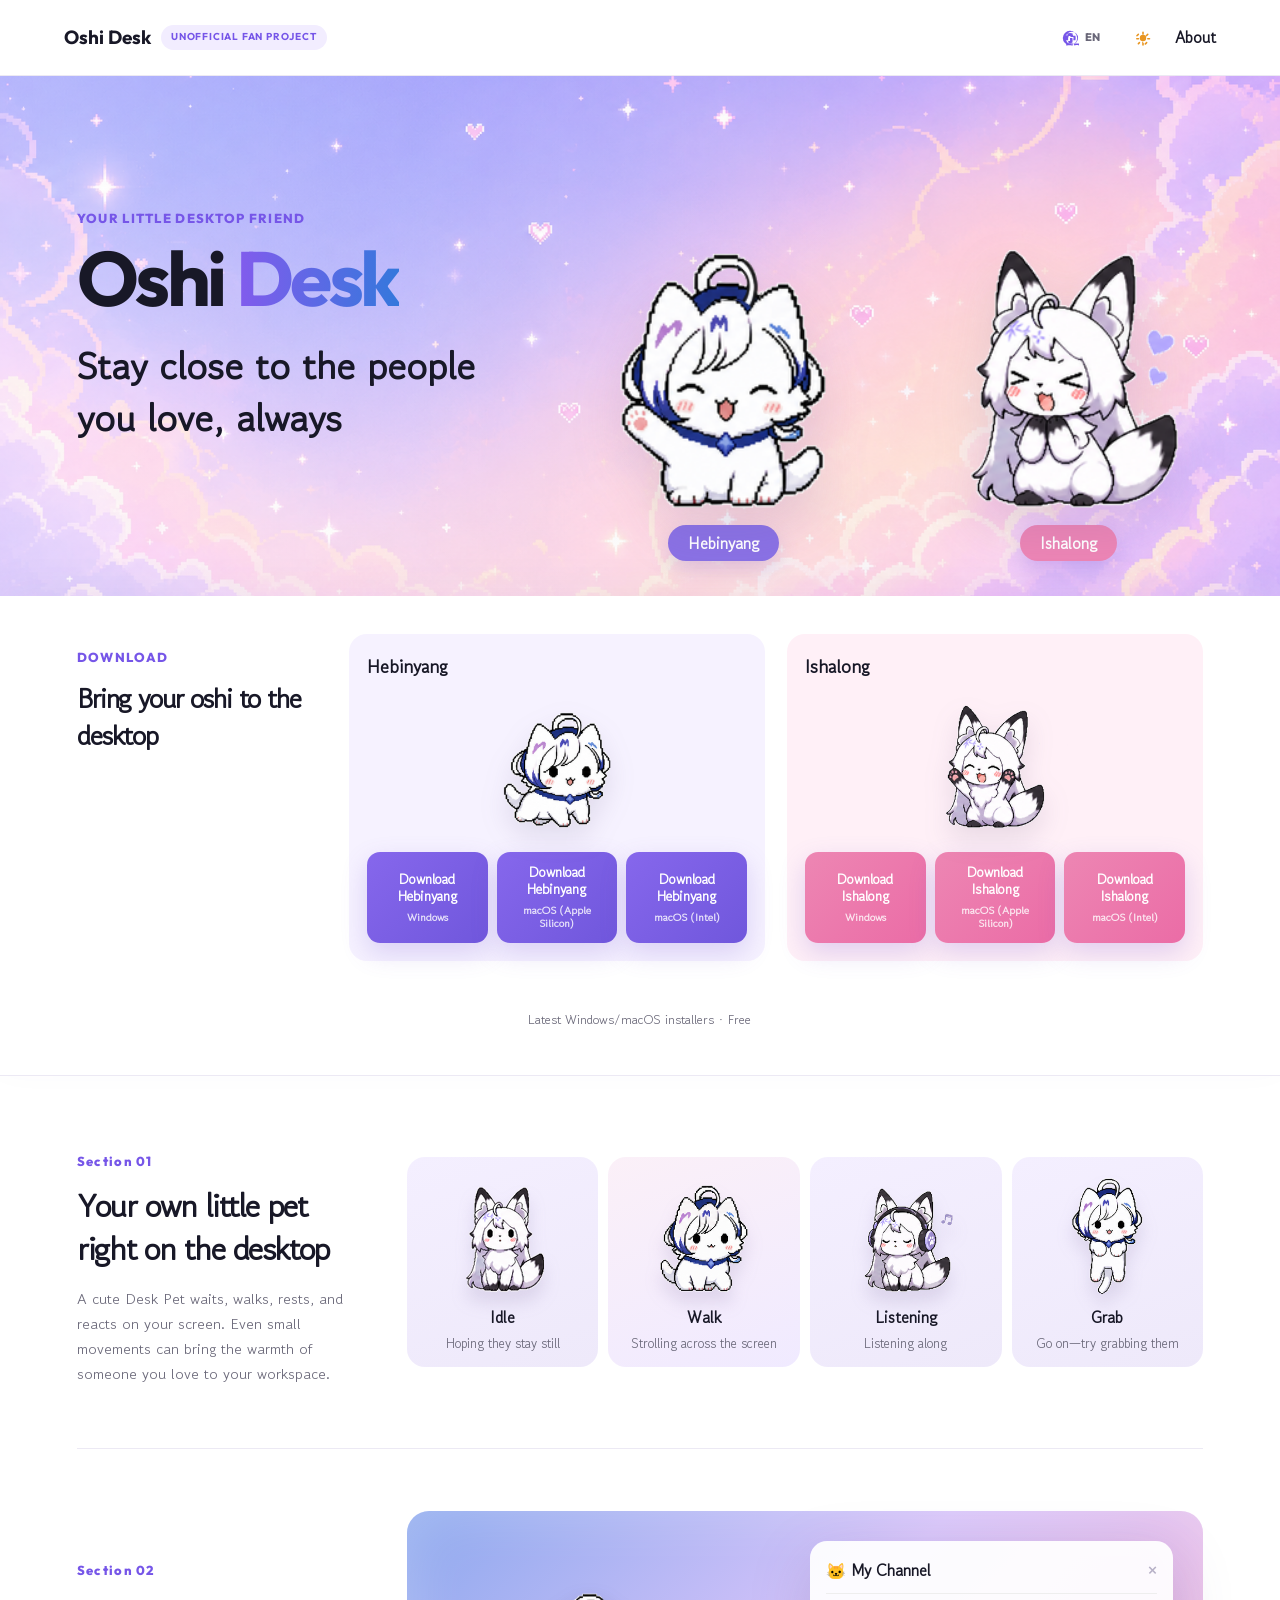
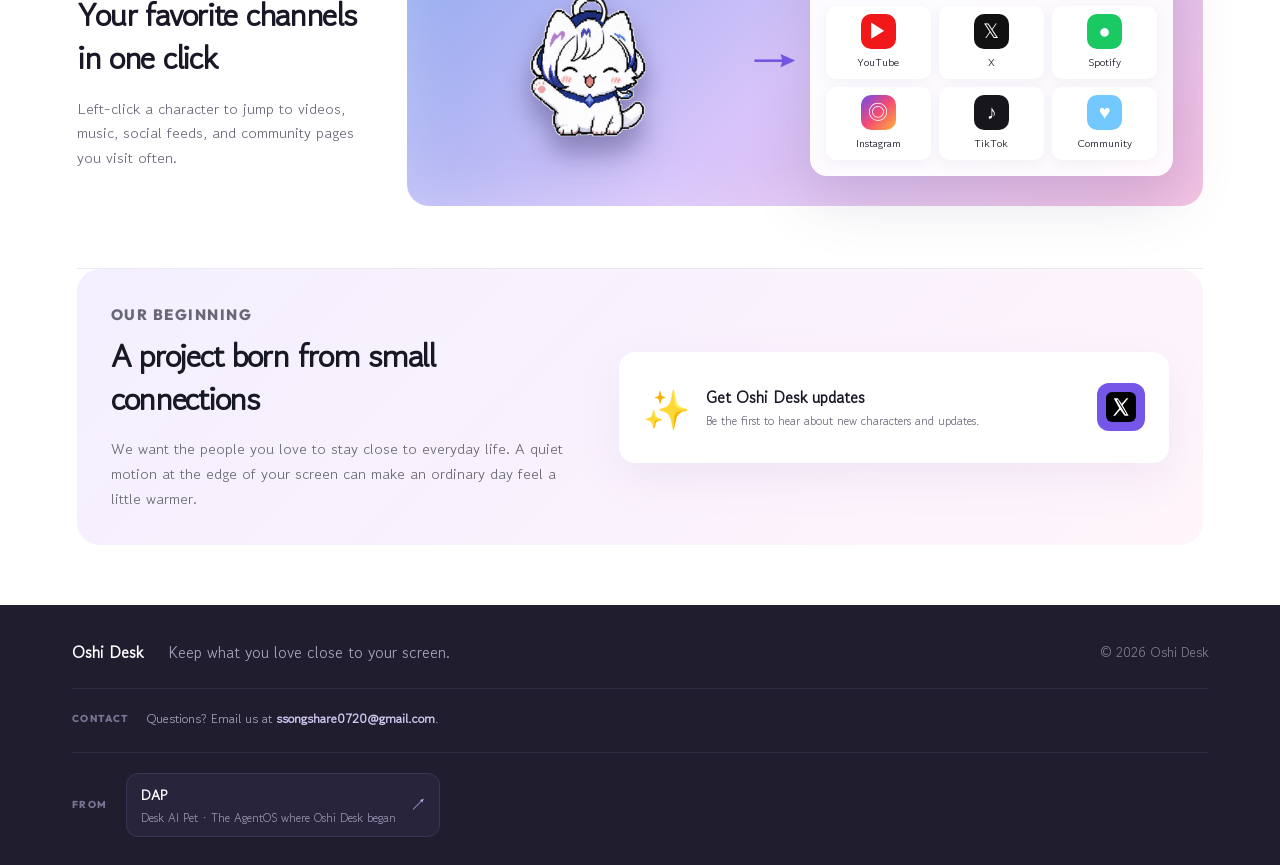
==== commit 83eb5067: "feat(site): update mood card sprites and copy for Hebinyang and Ishalong Swap idle, walk, listening," ====
--- a/index.html
+++ b/index.html
@@ -146,10 +146,10 @@
           <p data-i18n="about.p">귀여운 Desk Pet이 바탕화면 위에서 기다리고, 걷고, 쉬고, 반응합니다. 작은 움직임만으로도 데스크탑에 좋아하는 사람의 분위기를 더할 수 있어요.</p>
         </div>
         <div class="mood-grid">
-          <article class="mood-card"><img class="pet-asset idle" src="assets/idle.png" data-i18n-attr="alt:about.idleAlt" alt="대기 중인 헤비냥"><b>Idle</b><small data-i18n="about.idle">얌전히 기다려요</small></article>
-          <article class="mood-card"><img class="pet-asset walk" src="assets/walk.png" data-i18n-attr="alt:about.walkAlt" alt="산책하는 이샤롱"><b>Walk</b><small data-i18n="about.walk">화면을 산책해요</small></article>
-          <article class="mood-card"><img class="pet-asset listening" src="assets/listening.png" data-i18n-attr="alt:about.listeningAlt" alt="음악을 듣고 있는 헤비냥"><b>Listening</b><small data-i18n="about.listening">함께 들어요</small></article>
-          <article class="mood-card"><img class="pet-asset happy" src="assets/grabbed.png" data-i18n-attr="alt:about.grabAlt" alt="잡아서 이동하는 이샤롱"><b>Grab</b><small data-i18n="about.grab">클릭해서 이동해요</small></article>
+          <article class="mood-card"><img class="pet-asset idle" src="assets/idle.png" data-i18n-attr="alt:about.idleAlt" alt="대기 중인 이샤롱"><b>Idle</b><small data-i18n="about.idle">얌전히 기다리길 기도해요</small></article>
+          <article class="mood-card"><img class="pet-asset walk" src="assets/walk.png" data-i18n-attr="alt:about.walkAlt" alt="산책하는 헤비냥"><b>Walk</b><small data-i18n="about.walk">화면을 산책해요</small></article>
+          <article class="mood-card"><img class="pet-asset listening" src="assets/listening.png" data-i18n-attr="alt:about.listeningAlt" alt="음악을 듣고 있는 이샤롱"><b>Listening</b><small data-i18n="about.listening">함께 들어요</small></article>
+          <article class="mood-card"><img class="pet-asset happy" src="assets/grabbed.png" data-i18n-attr="alt:about.grabAlt" alt="잡혀 있는 헤비냥"><b>Grab</b><small data-i18n="about.grab">어디한번 잡아보세요</small></article>
         </div>
       </section>
 
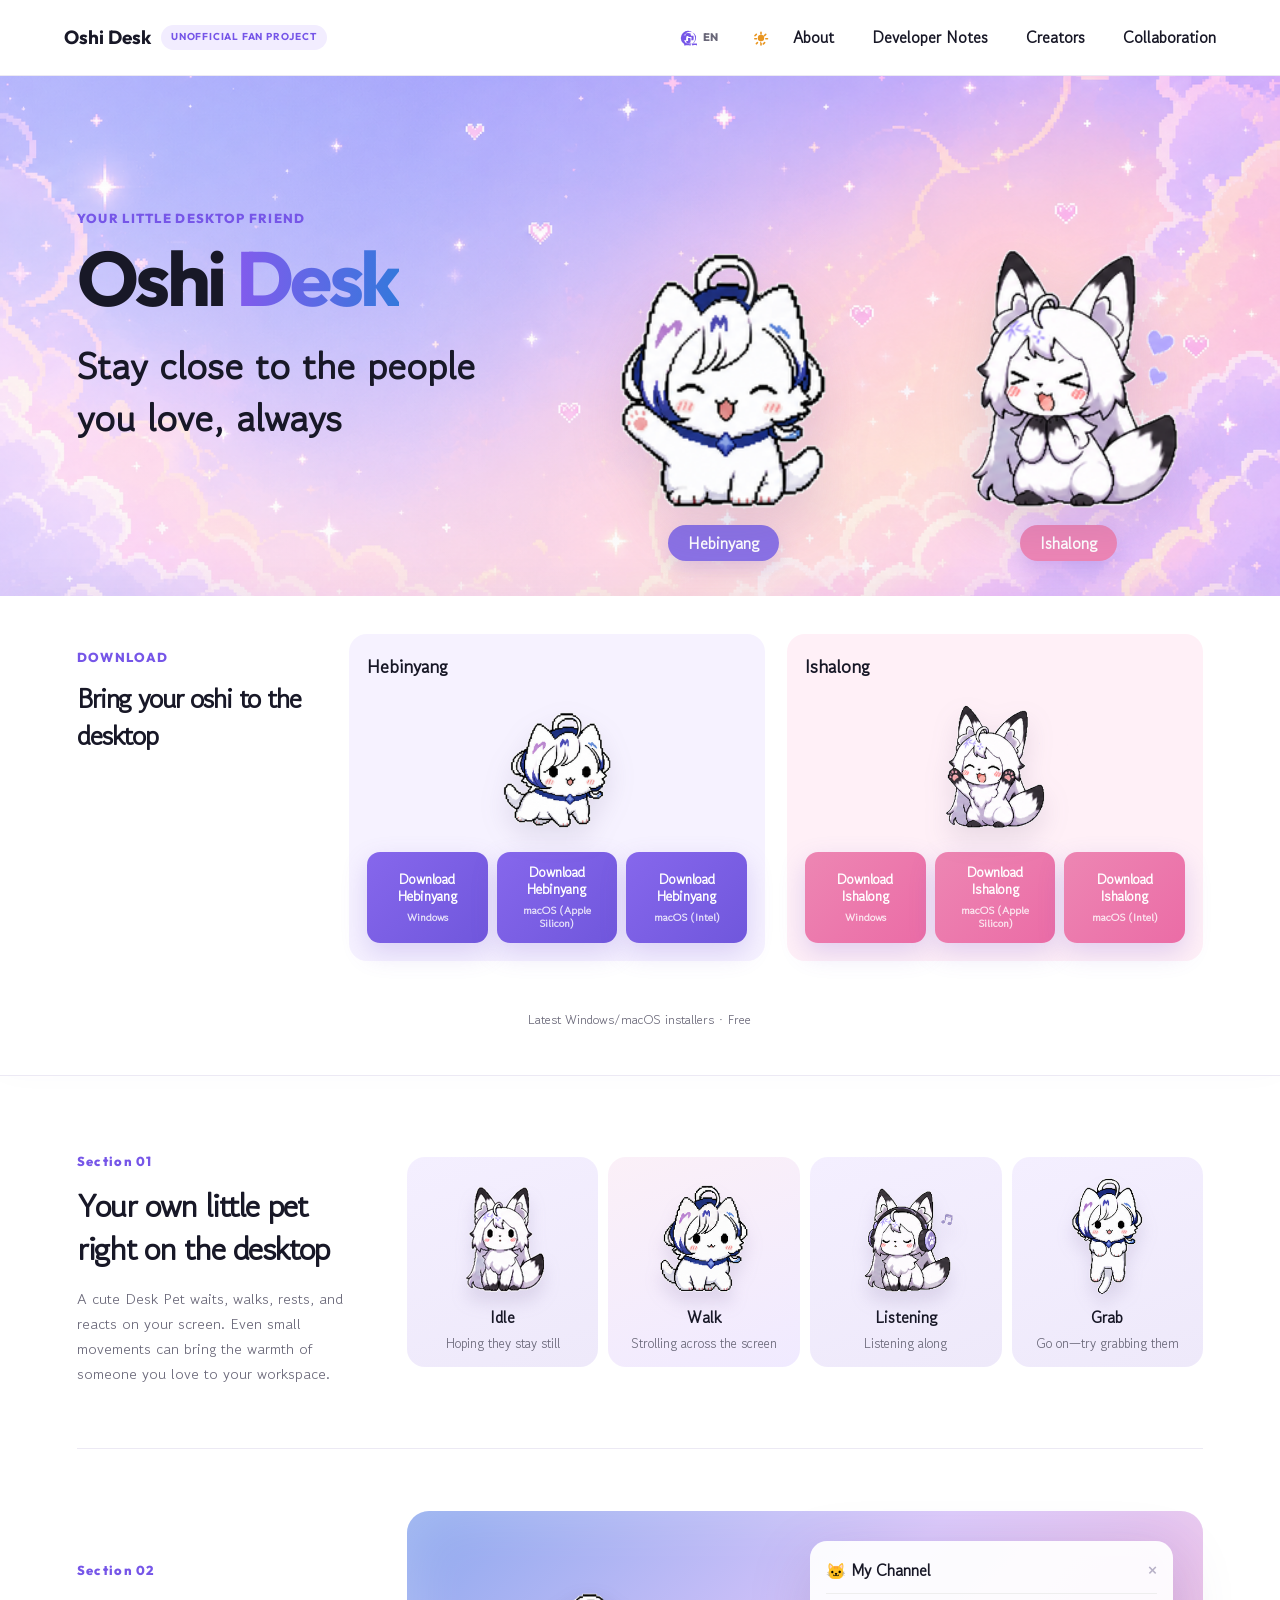
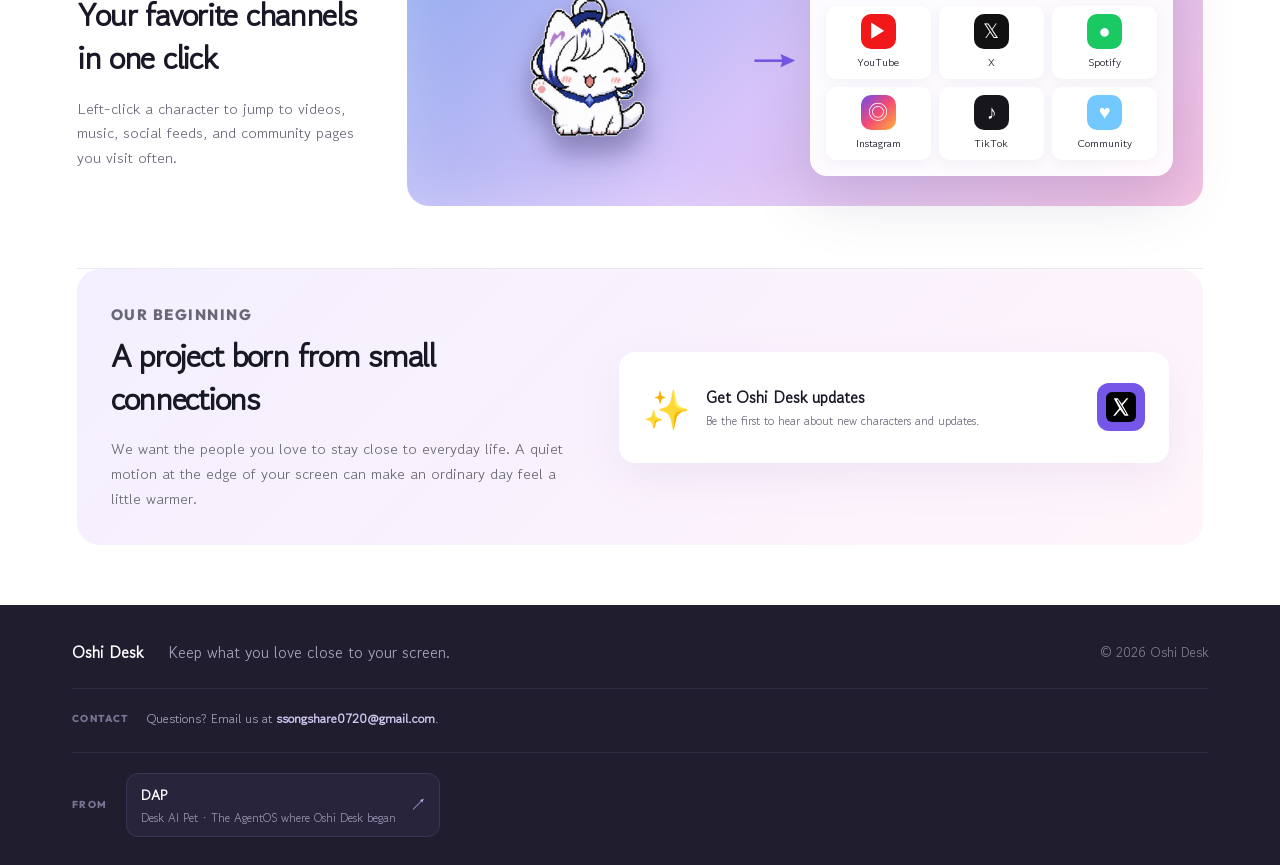
==== commit 011e5a5d: "feat(site): add subpages and finalize SEO/GEO setup Add developer notes, creators, and collaboration" ====
--- a/index.html
+++ b/index.html
@@ -12,29 +12,36 @@
   </script>
   <meta charset="UTF-8">
   <meta name="viewport" content="width=device-width, initial-scale=1.0">
-  <meta name="description" content="Oshi Desk는 좋아하는 캐릭터와 함께하는 Windows/macOS 데스크톱 펫입니다. 헤비냥과 이샤롱을 바탕화면 가까이에 두고 만나요.">
+  <meta name="description" content="Oshi Desk는 Windows와 macOS에서 사용할 수 있는 무료 데스크톱 펫 앱입니다. 헤비냥과 이샤롱 캐릭터를 바탕화면 가까이에 두고 만나요.">
+  <meta name="naver-site-verification" content="3d14a1d0fb0dc6d7c941adadced8a1a13a41ca13">
   <meta name="robots" content="index, follow">
   <meta name="theme-color" content="#fff6fb">
   <link rel="canonical" href="https://www.oshidesk.com/">
+  <link rel="alternate" hreflang="x-default" href="https://www.oshidesk.com/">
+  <link rel="alternate" hreflang="ko" href="https://www.oshidesk.com/ko/">
+  <link rel="alternate" hreflang="en" href="https://www.oshidesk.com/en/">
+  <link rel="alternate" hreflang="ja" href="https://www.oshidesk.com/ja/">
+  <link rel="alternate" hreflang="zh-Hant" href="https://www.oshidesk.com/zh-tw/">
+  <link rel="alternate" type="text/plain" href="/llms.txt" title="LLM Content">
   <meta property="og:site_name" content="Oshi Desk">
   <meta property="og:locale" content="ko_KR">
-  <meta property="og:title" content="Oshi Desk - Ever Connected">
-  <meta property="og:description" content="좋아하는 캐릭터와 함께하는 Windows/macOS 데스크톱 펫.">
+  <meta property="og:title" content="Oshi Desk - Windows/macOS 데스크톱 펫">
+  <meta property="og:description" content="좋아하는 캐릭터와 함께하는 무료 Windows/macOS 데스크톱 펫 앱.">
   <meta property="og:type" content="website">
   <meta property="og:url" content="https://www.oshidesk.com/">
   <meta property="og:image" content="https://www.oshidesk.com/assets/og.png">
   <meta property="og:image:width" content="1024">
   <meta property="og:image:height" content="537">
-  <meta property="og:image:alt" content="Oshi Desk 데스크톱 펫 소개 이미지">
+  <meta property="og:image:alt" content="Oshi Desk - Windows/macOS 데스크톱 펫 preview image">
   <meta name="twitter:card" content="summary_large_image">
-  <meta name="twitter:title" content="Oshi Desk - Ever Connected">
-  <meta name="twitter:description" content="좋아하는 캐릭터와 함께하는 Windows/macOS 데스크톱 펫.">
+  <meta name="twitter:title" content="Oshi Desk - Windows/macOS 데스크톱 펫">
+  <meta name="twitter:description" content="좋아하는 캐릭터와 함께하는 무료 Windows/macOS 데스크톱 펫 앱.">
   <meta name="twitter:image" content="https://www.oshidesk.com/assets/og.png">
-  <title>Oshi Desk</title>
-  <link rel="icon" href="favicon.ico" sizes="any">
-  <link rel="icon" href="favicon-32.png" type="image/png" sizes="32x32">
-  <link rel="icon" href="favicon-16.png" type="image/png" sizes="16x16">
-  <link rel="apple-touch-icon" href="favicon-180.png">
+  <title>Oshi Desk - Windows/macOS 데스크톱 펫</title>
+  <link rel="icon" href="/favicon.ico" sizes="any">
+  <link rel="icon" href="/favicon-32.png" type="image/png" sizes="32x32">
+  <link rel="icon" href="/favicon-16.png" type="image/png" sizes="16x16">
+  <link rel="apple-touch-icon" href="/favicon-180.png">
   <link rel="preconnect" href="https://fonts.googleapis.com">
   <link rel="preconnect" href="https://fonts.gstatic.com" crossorigin>
   <link href="https://fonts.googleapis.com/css2?family=Gowun+Dodum&family=Outfit:wght@500;600;700;800&display=swap" rel="stylesheet">
@@ -43,11 +50,27 @@
       "@context": "https://schema.org",
       "@type": "SoftwareApplication",
       "name": "Oshi Desk",
-      "description": "좋아하는 캐릭터와 함께하는 Windows/macOS 데스크톱 펫",
+      "description": "Oshi Desk는 Windows와 macOS에서 사용할 수 있는 무료 데스크톱 펫 앱입니다. 헤비냥과 이샤롱 캐릭터를 바탕화면 가까이에 두고 만나요.",
+      "inLanguage": "ko",
       "url": "https://www.oshidesk.com/",
       "image": "https://www.oshidesk.com/assets/og.png",
+      "screenshot": "https://www.oshidesk.com/assets/og.png",
       "applicationCategory": "LifestyleApplication",
       "operatingSystem": "Windows, macOS",
+      "softwareVersion": "0.2.4",
+      "downloadUrl": [
+        "https://github.com/Project-Undonghae/oshi-desk/releases/download/v0.2.4/OshiDesk-Hebi-0.2.4-portable-win64.exe",
+        "https://github.com/Project-Undonghae/oshi-desk/releases/download/v0.2.4/OshiDesk-Hebi-0.2.4-macos-arm64.dmg",
+        "https://github.com/Project-Undonghae/oshi-desk/releases/download/v0.2.4/OshiDesk-Hebi-0.2.4-macos-x64.dmg",
+        "https://github.com/Project-Undonghae/oshi-desk/releases/download/v0.2.4/OshiDesk-Isha-0.2.4-portable-win64.exe",
+        "https://github.com/Project-Undonghae/oshi-desk/releases/download/v0.2.4/OshiDesk-Isha-0.2.4-macos-arm64.dmg",
+        "https://github.com/Project-Undonghae/oshi-desk/releases/download/v0.2.4/OshiDesk-Isha-0.2.4-macos-x64.dmg"
+      ],
+      "publisher": {
+        "@type": "Organization",
+        "name": "Oshi Desk",
+        "url": "https://www.oshidesk.com/"
+      },
       "offers": {
         "@type": "Offer",
         "price": "0",
@@ -69,34 +92,37 @@
       }
     })();
   </script>
-  <link rel="stylesheet" href="styles.css">
+  <link rel="stylesheet" href="/styles.css">
 </head>
 <body>
   <header class="site-header">
-    <a class="brand" href="#top" data-i18n-attr="aria-label:brand.home">
+    <a class="brand" href="#top" data-i18n-attr="aria-label:brand.home" aria-label="Oshi Desk 홈">
       <strong>Oshi Desk</strong>
       <span class="brand-tag" data-i18n="brand.tag">Unofficial Fan Project</span>
     </a>
     <div class="header-actions">
       <div class="lang-switcher">
-        <button class="lang-toggle" id="langToggle" type="button" aria-haspopup="listbox" aria-expanded="false" aria-controls="langMenu" data-i18n-attr="aria-label:lang.label;title:lang.label">
+        <button class="lang-toggle" id="langToggle" type="button" aria-haspopup="listbox" aria-expanded="false" aria-controls="langMenu" data-i18n-attr="aria-label:lang.label;title:lang.label" aria-label="언어" title="언어">
           <svg class="lang-icon" viewBox="0 0 20 20" aria-hidden="true"><path fill="currentColor" d="M10 2a8 8 0 1 0 0 16 8 8 0 0 0 0-16zm6.93 3.07a7 7 0 0 1 0 9.86 7 7 0 0 1-9.86 0 7 7 0 0 1 0-9.86 7 7 0 0 1 9.86 0zM10 4.5c-1.2 0-2.3.3-3.3.8.5.7.9 1.5 1.2 2.4h4.2c.3-.9.7-1.7 1.2-2.4-1-.5-2.1-.8-3.3-.8zm-4.1 2.2c-.4.8-.7 1.7-.8 2.6h3.5c-.1-.8-.3-1.6-.6-2.3-.5-.1-1-.1-1.5-.1-.5 0-1 .1-1.6.2zm8.2 0c-.6-.1-1.1-.2-1.6-.2s-1 .1-1.5.1c-.3.7-.5 1.5-.6 2.3h3.5c-.1-.9-.4-1.8-.8-2.6zM4.7 10c0 .9.1 1.8.3 2.6H8c-.1-.8-.1-1.7-.1-2.6s0-1.8.1-2.6H5c-.2.8-.3 1.7-.3 2.6zm5.3 0c0 .9.1 1.7.1 2.6s-.1 1.7-.1 2.6h2.6c.2-.8.3-1.7.3-2.6s-.1-1.8-.3-2.6h-2.6zm3.9 0c0-.9-.1-1.8-.3-2.6h2.4c.2.8.3 1.7.3 2.6s-.1 1.8-.3 2.6h-2.4c.2-.8.3-1.7.3-2.6zM8 13.4c.1.9.3 1.7.6 2.4.5.1 1 .1 1.5.1s1-.1 1.5-.1c.3-.7.5-1.5.6-2.4H8zm-2.7 2.6c.4.8.7 1.6.8 2.5 1-.5 2.1-.8 3.3-.8s2.3.3 3.3.8c.1-.9.4-1.7.8-2.5H5.3zm8.7 2.5c1-.5 2.1-.8 3.3-.8 1.2 0 2.3.3 3.3.8-.1-.9-.4-1.7-.8-2.5h-5.8c.4.8.7 1.6.8 2.5z"/></svg>
           <span class="lang-current" aria-hidden="true">KO</span>
         </button>
         <div class="lang-menu" id="langMenu" role="listbox" hidden>
-          <button class="lang-option active" type="button" role="option" data-lang="ko" aria-pressed="true" data-i18n="lang.ko">한국어</button>
-          <button class="lang-option" type="button" role="option" data-lang="en" aria-pressed="false" data-i18n="lang.en">English</button>
-          <button class="lang-option" type="button" role="option" data-lang="ja" aria-pressed="false" data-i18n="lang.ja">日本語</button>
-          <button class="lang-option" type="button" role="option" data-lang="zh-TW" aria-pressed="false" data-i18n="lang.zh-TW">繁體中文</button>
-        </div>
-      </div>
-      <button class="theme-toggle" id="themeToggle" type="button" data-i18n-attr="aria-label:theme.toDark;title:theme.light">
+          <button class="lang-option active" type="button" role="option" data-lang="ko" aria-pressed="true" aria-selected="true" data-i18n="lang.ko">한국어</button>
+          <button class="lang-option" type="button" role="option" data-lang="en" aria-pressed="false" aria-selected="false" data-i18n="lang.en">English</button>
+          <button class="lang-option" type="button" role="option" data-lang="ja" aria-pressed="false" aria-selected="false" data-i18n="lang.ja">日本語</button>
+          <button class="lang-option" type="button" role="option" data-lang="zh-TW" aria-pressed="false" aria-selected="false" data-i18n="lang.zh-TW">繁體中文</button>
+        </div>
+      </div>
+      <button class="theme-toggle" id="themeToggle" type="button" data-i18n-attr="aria-label:theme.toDark;title:theme.light" aria-label="다크모드로 전환" title="라이트 모드">
         <svg class="theme-icon theme-icon-sun" viewBox="0 0 20 20" aria-hidden="true"><circle cx="10" cy="10" r="3.2" fill="currentColor"/><path fill="currentColor" d="M10 3.5a.8.8 0 0 1 .8.8V6a.8.8 0 1 1-1.6 0V4.3a.8.8 0 0 1 .8-.8zm0 11a.8.8 0 0 1 .8.8v1.7a.8.8 0 1 1-1.6 0V14.3a.8.8 0 0 1 .8-.8zM16.5 10a.8.8 0 0 1 .8.8.8.8 0 0 1-.8.8h-1.7a.8.8 0 1 1 0-1.6h1.7zm-11 0a.8.8 0 0 1 .8.8.8.8 0 0 1-.8.8H3.8a.8.8 0 1 1 0-1.6h1.7zM14.2 5.8a.8.8 0 0 1 1.1 0 .8.8 0 0 1 0 1.1l-1.2 1.2a.8.8 0 1 1-1.1-1.1l1.2-1.2zM5.9 14.1a.8.8 0 0 1 1.1 0 .8.8 0 0 1 0 1.1l-1.2 1.2a.8.8 0 0 1-1.1-1.1l1.2-1.2zM14.2 14.1a.8.8 0 0 1 0 1.1l-1.2 1.2a.8.8 0 1 1-1.1-1.1l1.2-1.2a.8.8 0 0 1 1.1 0zM5.9 5.8a.8.8 0 0 1 0 1.1L4.7 8.1a.8.8 0 1 1-1.1-1.1l1.2-1.2a.8.8 0 0 1 1.1 0z"/></svg>
         <svg class="theme-icon theme-icon-moon" viewBox="0 0 20 20" aria-hidden="true"><path fill="currentColor" d="M15.5 11.2a6.5 6.5 0 0 1-9.9-8.1A6.5 6.5 0 1 0 15.5 11.2z"/></svg>
       </button>
-      <button class="menu-toggle" data-i18n-attr="aria-label:menu.open" aria-expanded="false">☰</button>
-      <nav class="nav" aria-label="Main">
+      <button class="menu-toggle" data-i18n-attr="aria-label:menu.open" aria-expanded="false" aria-label="메뉴 열기">☰</button>
+      <nav class="nav" data-i18n-attr="aria-label:nav.aria" aria-label="Main">
         <a href="#about" data-i18n="nav.about">소개</a>
+        <a href="/developer-notes.html" data-i18n="nav.notes">개발자 노트</a>
+        <a href="/creators.html" data-i18n="nav.creators">크리에이터</a>
+        <a href="/collaboration.html" data-i18n="nav.collaboration">협업 안내</a>
       </nav>
     </div>
   </header>
@@ -105,8 +131,8 @@
     <section class="hero">
       <div class="hero-art" aria-hidden="true"></div>
       <div class="hero-characters">
-        <figure><img src="assets/heavinyang.png" data-i18n-attr="alt:hero.heavinyangAlt" alt="웃으며 손을 흔드는 헤비냥"><figcaption data-i18n="characters.hebi">헤비냥</figcaption></figure>
-        <figure><img src="assets/ishalong.png" data-i18n-attr="alt:hero.ishalongAlt" alt="하트를 보내는 이샤롱"><figcaption data-i18n="characters.isha">이샤롱</figcaption></figure>
+        <figure><img src="/assets/heavinyang.png" data-i18n-attr="alt:hero.heavinyangAlt" alt="웃으며 손을 흔드는 헤비냥"><figcaption data-i18n="characters.hebi">헤비냥</figcaption></figure>
+        <figure><img src="/assets/ishalong.png" data-i18n-attr="alt:hero.ishalongAlt" alt="하트를 보내는 이샤롱"><figcaption data-i18n="characters.isha">이샤롱</figcaption></figure>
       </div>
       <div class="hero-copy reveal">
         <p class="eyebrow">YOUR LITTLE DESKTOP FRIEND</p>
@@ -121,17 +147,17 @@
         <div class="download-groups">
           <div class="download-group heavinyang-download">
             <h3 data-i18n="characters.hebi">헤비냥</h3>
-            <img class="download-character" src="assets/download-heavinyang.png" data-i18n-attr="alt:download.heavinyangAlt" alt="달리는 헤비냥">
-            <button class="download-btn purple" data-character="hebi" data-platform="win"><b><span class="dl-label" data-dl="hebi" data-i18n="download.hebi">헤비냥 다운로드</span><small class="dl-platform" data-platform-label="win" data-i18n="platform.win">Windows</small></b></button>
-            <button class="download-btn purple" data-character="hebi" data-platform="mac_arm64"><b><span class="dl-label" data-dl="hebi" data-i18n="download.hebi">헤비냥 다운로드</span><small class="dl-platform" data-platform-label="mac_arm64" data-i18n="platform.mac_arm64">macOS (Apple Silicon)</small></b></button>
-            <button class="download-btn purple" data-character="hebi" data-platform="mac_x64"><b><span class="dl-label" data-dl="hebi" data-i18n="download.hebi">헤비냥 다운로드</span><small class="dl-platform" data-platform-label="mac_x64" data-i18n="platform.mac_x64">macOS (Intel)</small></b></button>
+            <img class="download-character" src="/assets/download-heavinyang.png" data-i18n-attr="alt:download.heavinyangAlt" alt="달리는 헤비냥">
+            <a class="download-btn purple" href="https://github.com/Project-Undonghae/oshi-desk/releases/download/v0.2.4/OshiDesk-Hebi-0.2.4-portable-win64.exe" data-character="hebi" data-platform="win" rel="noopener noreferrer"><b><span class="dl-label" data-dl="hebi" data-i18n="download.hebi">헤비냥 다운로드</span><small class="dl-platform" data-platform-label="win" data-i18n="platform.win">Windows</small></b></a>
+            <a class="download-btn purple" href="https://github.com/Project-Undonghae/oshi-desk/releases/download/v0.2.4/OshiDesk-Hebi-0.2.4-macos-arm64.dmg" data-character="hebi" data-platform="mac_arm64" rel="noopener noreferrer"><b><span class="dl-label" data-dl="hebi" data-i18n="download.hebi">헤비냥 다운로드</span><small class="dl-platform" data-platform-label="mac_arm64" data-i18n="platform.mac_arm64">macOS (Apple Silicon)</small></b></a>
+            <a class="download-btn purple" href="https://github.com/Project-Undonghae/oshi-desk/releases/download/v0.2.4/OshiDesk-Hebi-0.2.4-macos-x64.dmg" data-character="hebi" data-platform="mac_x64" rel="noopener noreferrer"><b><span class="dl-label" data-dl="hebi" data-i18n="download.hebi">헤비냥 다운로드</span><small class="dl-platform" data-platform-label="mac_x64" data-i18n="platform.mac_x64">macOS (Intel)</small></b></a>
           </div>
           <div class="download-group ishalong-download">
             <h3 data-i18n="characters.isha">이샤롱</h3>
-            <img class="download-character" src="assets/download-ishalong.png" data-i18n-attr="alt:download.ishalongAlt" alt="기뻐하는 이샤롱">
-            <button class="download-btn pink" data-character="isha" data-platform="win"><b><span class="dl-label" data-dl="isha" data-i18n="download.isha">이샤롱 다운로드</span><small class="dl-platform" data-platform-label="win" data-i18n="platform.win">Windows</small></b></button>
-            <button class="download-btn pink" data-character="isha" data-platform="mac_arm64"><b><span class="dl-label" data-dl="isha" data-i18n="download.isha">이샤롱 다운로드</span><small class="dl-platform" data-platform-label="mac_arm64" data-i18n="platform.mac_arm64">macOS (Apple Silicon)</small></b></button>
-            <button class="download-btn pink" data-character="isha" data-platform="mac_x64"><b><span class="dl-label" data-dl="isha" data-i18n="download.isha">이샤롱 다운로드</span><small class="dl-platform" data-platform-label="mac_x64" data-i18n="platform.mac_x64">macOS (Intel)</small></b></button>
+            <img class="download-character" src="/assets/download-ishalong.png" data-i18n-attr="alt:download.ishalongAlt" alt="기뻐하는 이샤롱">
+            <a class="download-btn pink" href="https://github.com/Project-Undonghae/oshi-desk/releases/download/v0.2.4/OshiDesk-Isha-0.2.4-portable-win64.exe" data-character="isha" data-platform="win" rel="noopener noreferrer"><b><span class="dl-label" data-dl="isha" data-i18n="download.isha">이샤롱 다운로드</span><small class="dl-platform" data-platform-label="win" data-i18n="platform.win">Windows</small></b></a>
+            <a class="download-btn pink" href="https://github.com/Project-Undonghae/oshi-desk/releases/download/v0.2.4/OshiDesk-Isha-0.2.4-macos-arm64.dmg" data-character="isha" data-platform="mac_arm64" rel="noopener noreferrer"><b><span class="dl-label" data-dl="isha" data-i18n="download.isha">이샤롱 다운로드</span><small class="dl-platform" data-platform-label="mac_arm64" data-i18n="platform.mac_arm64">macOS (Apple Silicon)</small></b></a>
+            <a class="download-btn pink" href="https://github.com/Project-Undonghae/oshi-desk/releases/download/v0.2.4/OshiDesk-Isha-0.2.4-macos-x64.dmg" data-character="isha" data-platform="mac_x64" rel="noopener noreferrer"><b><span class="dl-label" data-dl="isha" data-i18n="download.isha">이샤롱 다운로드</span><small class="dl-platform" data-platform-label="mac_x64" data-i18n="platform.mac_x64">macOS (Intel)</small></b></a>
           </div>
         </div>
         <p class="download-note" data-i18n="download.note">최신 Windows/macOS 설치 파일 · 무료</p>
@@ -146,10 +172,10 @@
           <p data-i18n="about.p">귀여운 Desk Pet이 바탕화면 위에서 기다리고, 걷고, 쉬고, 반응합니다. 작은 움직임만으로도 데스크탑에 좋아하는 사람의 분위기를 더할 수 있어요.</p>
         </div>
         <div class="mood-grid">
-          <article class="mood-card"><img class="pet-asset idle" src="assets/idle.png" data-i18n-attr="alt:about.idleAlt" alt="대기 중인 이샤롱"><b>Idle</b><small data-i18n="about.idle">얌전히 기다리길 기도해요</small></article>
-          <article class="mood-card"><img class="pet-asset walk" src="assets/walk.png" data-i18n-attr="alt:about.walkAlt" alt="산책하는 헤비냥"><b>Walk</b><small data-i18n="about.walk">화면을 산책해요</small></article>
-          <article class="mood-card"><img class="pet-asset listening" src="assets/listening.png" data-i18n-attr="alt:about.listeningAlt" alt="음악을 듣고 있는 이샤롱"><b>Listening</b><small data-i18n="about.listening">함께 들어요</small></article>
-          <article class="mood-card"><img class="pet-asset happy" src="assets/grabbed.png" data-i18n-attr="alt:about.grabAlt" alt="잡혀 있는 헤비냥"><b>Grab</b><small data-i18n="about.grab">어디한번 잡아보세요</small></article>
+          <article class="mood-card"><img class="pet-asset idle" src="/assets/idle.png" data-i18n-attr="alt:about.idleAlt" alt="대기 중인 이샤롱"><b>Idle</b><small data-i18n="about.idle">얌전히 기다리길 기도해요</small></article>
+          <article class="mood-card"><img class="pet-asset walk" src="/assets/walk.png" data-i18n-attr="alt:about.walkAlt" alt="산책하는 헤비냥"><b>Walk</b><small data-i18n="about.walk">화면을 산책해요</small></article>
+          <article class="mood-card"><img class="pet-asset listening" src="/assets/listening.png" data-i18n-attr="alt:about.listeningAlt" alt="음악을 듣고 있는 이샤롱"><b>Listening</b><small data-i18n="about.listening">함께 들어요</small></article>
+          <article class="mood-card"><img class="pet-asset happy" src="/assets/grabbed.png" data-i18n-attr="alt:about.grabAlt" alt="잡혀 있는 헤비냥"><b>Grab</b><small data-i18n="about.grab">어디한번 잡아보세요</small></article>
         </div>
       </section>
 
@@ -160,7 +186,7 @@
           <p data-i18n="channels.p">캐릭터를 좌클릭하면 영상, 음악, SNS와 커뮤니티 등 자주 방문하는 채널로 빠르게 이동할 수 있어요.</p>
         </div>
         <div class="channel-demo">
-          <div class="demo-pet"><img src="assets/heavinyang.png" data-i18n-attr="alt:channels.demoPetAlt" alt="헤비냥"></div>
+          <div class="demo-pet"><img src="/assets/heavinyang.png" data-i18n-attr="alt:channels.demoPetAlt" alt="헤비냥"></div>
           <div class="arrow">→</div>
           <div class="channel-panel">
             <div class="panel-title"><span>🐱</span> <span data-i18n="channels.panelTitle">나의 Channel</span> <b>×</b></div>
@@ -182,7 +208,7 @@
           <h2 data-i18n="project.h2">작은 연결에서 시작된 프로젝트</h2>
           <p data-i18n="project.p">좋아하는 존재가 일상 가까이에 머무는 경험을 목표로 합니다. 화면 한편의 조용한 움직임이 평범한 하루를 조금 더 다정하게 만들기를 바랍니다.</p>
         </div>
-        <div class="project-link"><span>✨</span><div><b data-i18n="project.linkTitle">Oshi Desk 소식 받기</b><p data-i18n="project.linkDesc">새 캐릭터와 업데이트를 가장 먼저 확인하세요.</p></div><a class="x-link" href="https://x.com/Oshi_Desk" target="_blank" rel="noopener noreferrer" data-i18n-attr="aria-label:project.xAria"><img src="assets/x-icon.svg" alt=""></a></div>
+        <div class="project-link"><span>✨</span><div><b data-i18n="project.linkTitle">Oshi Desk 소식 받기</b><p data-i18n="project.linkDesc">새 캐릭터와 업데이트를 가장 먼저 확인하세요.</p></div><a class="x-link" href="https://x.com/Oshi_Desk" target="_blank" rel="noopener noreferrer" data-i18n-attr="aria-label:project.xAria" aria-label="X에서 Oshi Desk 소식 보기"><img src="/assets/x-icon.svg" alt=""></a></div>
       </section>
     </div>
   </main>
@@ -199,7 +225,7 @@
     </div>
     <div class="footer-origin">
       <p class="footer-origin-label">FROM</p>
-      <a class="footer-origin-link" href="https://project-undonghae.github.io/desk-ai-pet/" target="_blank" rel="noopener noreferrer" data-i18n-attr="aria-label:footer.originAria">
+      <a class="footer-origin-link" href="https://project-undonghae.github.io/desk-ai-pet/" target="_blank" rel="noopener noreferrer" data-i18n-attr="aria-label:footer.originAria" aria-label="DAP, Desk AI Pet — Oshi Desk가 시작된 AgentOS">
         <span class="footer-origin-copy">
           <b>DAP</b>
           <small data-i18n="footer.originDesc">Desk AI Pet · Oshi Desk가 시작된 AgentOS</small>
@@ -209,8 +235,8 @@
     </div>
   </footer>
   <div class="toast" role="status" aria-live="polite"></div>
-  <script src="i18n.js"></script>
+  <script src="/i18n.js"></script>
   <script>initI18n();</script>
-  <script src="script.js"></script>
+  <script src="/script.js"></script>
 </body>
 </html>
--- a/styles.css
+++ b/styles.css
@@ -1,4 +1,4 @@
-:root{--ink:#181827;--muted:#696778;--purple:#7656e8;--pink:#ef77ac;--line:#ece9f4;--paper:#fff;--lav:#f2edff}*{box-sizing:border-box}html{scroll-behavior:smooth}body{margin:0;color:var(--ink);font-family:"Gowun Dodum",sans-serif;background:#fff;line-height:1.65}button,a{font:inherit}.site-header{height:76px;padding:0 clamp(24px,5vw,72px);display:flex;align-items:center;justify-content:space-between;position:sticky;top:0;z-index:20;background:rgba(255,255,255,.9);backdrop-filter:blur(14px);border-bottom:1px solid rgba(232,228,241,.8)}.brand{display:flex;align-items:center;gap:10px;text-decoration:none;color:var(--ink);font-family:Outfit,sans-serif;font-size:19px}.brand-cat{width:34px;height:34px;display:grid;place-items:center;border-radius:11px;background:linear-gradient(135deg,#8062f3,#e68ac4);box-shadow:0 7px 18px #8d72e740}.nav{display:flex;gap:38px;align-items:center}.nav a{text-decoration:none;color:var(--ink);font-weight:700}.nav a:not(.nav-cta):hover{color:var(--purple)}.nav-cta{color:white!important;background:linear-gradient(135deg,#8b67ef,#6652d8);padding:10px 24px;border-radius:99px;box-shadow:0 8px 24px #7656e844}.menu-toggle{display:none;border:0;background:none;font-size:24px}.hero{min-height:520px;position:relative;display:grid;align-items:center;overflow:hidden;background:#eee7ff}.hero-art{position:absolute;inset:0;background-image:linear-gradient(90deg,rgba(255,255,255,.16),transparent 48%),url('assets/ever-connect-hero.png');background-size:cover;background-position:center}.hero-copy{position:relative;z-index:2;width:min(1160px,88%);margin:auto;padding:65px 0}.eyebrow,.section-label{font-family:Outfit,sans-serif;color:var(--purple);font-size:13px;font-weight:800;letter-spacing:.1em}.hero h1{font-family:Outfit,sans-serif;font-size:clamp(52px,6vw,78px);line-height:.95;margin:12px 0 25px;letter-spacing:-.045em}.hero h1 span{background:linear-gradient(90deg,#835bed,#3478dc);-webkit-background-clip:text;color:transparent}.hero-lead{font-size:clamp(25px,3vw,38px);font-weight:800;line-height:1.35;margin:0 0 34px}.download-row{display:flex;gap:14px}.download-btn{border:0;color:#fff;min-width:210px;border-radius:15px;padding:14px 22px;display:flex;align-items:center;gap:13px;text-align:left;cursor:pointer;box-shadow:0 10px 26px #785ad139;transition:.2s transform,.2s box-shadow}.download-btn:hover{transform:translateY(-3px);box-shadow:0 15px 32px #785ad150}.download-btn:disabled{opacity:.55;cursor:not-allowed;transform:none;box-shadow:0 10px 26px #785ad139}.download-btn.purple{background:linear-gradient(135deg,#8667ec,#7057dc)}.download-btn.pink{background:linear-gradient(135deg,#ed86b3,#eb6ca6)}.download-btn span{font-size:27px}.download-btn b{font-weight:700}.download-btn small{display:block;opacity:.82}.hero-note{position:absolute;z-index:2;right:8%;bottom:17px;color:#776c91;font-size:13px}.page-shell{width:min(1160px,88%);margin:auto}.feature{padding:62px 0;border-bottom:1px solid var(--line)}.section-grid{display:grid;grid-template-columns:280px 1fr;gap:50px;align-items:center}.section-copy h2,.project-note h2{font-size:clamp(25px,2.5vw,34px);line-height:1.35;margin:7px 0 16px;letter-spacing:-.04em}.section-copy p:last-child,.project-note p{font-size:15px;color:var(--muted);margin:0}.mood-grid{display:grid;grid-template-columns:repeat(4,1fr);gap:10px}.mood-card{min-height:210px;background:linear-gradient(160deg,#f4efff,#eee9fa);border-radius:18px;display:flex;flex-direction:column;align-items:center;justify-content:center;gap:3px;transition:.25s transform}.mood-card:hover{transform:translateY(-6px)}.mood-card:nth-child(2){background:linear-gradient(160deg,#fbf0f8,#f0eaff)}.mood-card .cat-emoji{font-size:82px;filter:drop-shadow(0 12px 8px #7b68a02b);animation:float 3s ease-in-out infinite}.mood-card small{color:var(--muted)}.walk{animation-delay:.7s!important}.sleep{animation-delay:1.4s!important}.happy{animation-delay:2.1s!important}@keyframes float{50%{transform:translateY(-7px) rotate(2deg)}}.channel-demo{min-height:280px;padding:30px;border-radius:22px;background:linear-gradient(135deg,#8ca8ee,#d8c4fa 50%,#f1b7dd);display:grid;grid-template-columns:1fr 70px 1.2fr;align-items:center;box-shadow:inset 0 0 60px #fff4}.demo-pet{font-size:92px;text-align:center;filter:drop-shadow(0 15px 12px #59558b55)}.arrow{font-size:50px;color:#7656e8;text-align:center}.channel-panel{background:rgba(255,255,255,.93);padding:16px;border-radius:17px;box-shadow:0 20px 60px #55517b35}.panel-title{font-weight:700;border-bottom:1px solid #eee;padding-bottom:9px}.panel-title b{float:right;color:#b7b1c7}.channel-grid{display:grid;grid-template-columns:repeat(3,1fr);gap:8px;margin-top:12px}.channel-grid a{display:flex;flex-direction:column;align-items:center;text-decoration:none;color:var(--ink);font-size:11px;background:white;padding:8px 3px;border-radius:10px;box-shadow:0 3px 12px #766d9b12}.channel-grid span{width:35px;height:35px;display:grid;place-items:center;border-radius:10px;color:white;font-size:20px;font-family:Arial,sans-serif;margin-bottom:4px}.yt{background:#f01818}.x{background:#111}.sp{background:#1bc963}.ig{background:linear-gradient(135deg,#6b4cf0,#f34b75,#ffb338)}.tk{background:#16161b}.co{background:#73c9ff}.download-note{grid-column:1/-1;margin:6px 0 0;text-align:center;color:var(--muted);font-size:13px}
+:root{--ink:#181827;--muted:#696778;--purple:#7656e8;--pink:#ef77ac;--line:#ece9f4;--paper:#fff;--lav:#f2edff}*{box-sizing:border-box}html{scroll-behavior:smooth}body{margin:0;color:var(--ink);font-family:"Gowun Dodum",sans-serif;background:#fff;line-height:1.65}button,a{font:inherit}.site-header{height:76px;padding:0 clamp(24px,5vw,72px);display:flex;align-items:center;justify-content:space-between;position:sticky;top:0;z-index:20;background:rgba(255,255,255,.9);backdrop-filter:blur(14px);border-bottom:1px solid rgba(232,228,241,.8)}.brand{display:flex;align-items:center;gap:10px;text-decoration:none;color:var(--ink);font-family:Outfit,sans-serif;font-size:19px}.brand-cat{width:34px;height:34px;display:grid;place-items:center;border-radius:11px;background:linear-gradient(135deg,#8062f3,#e68ac4);box-shadow:0 7px 18px #8d72e740}.nav{display:flex;gap:38px;align-items:center}.nav a{text-decoration:none;color:var(--ink);font-weight:700}.nav a:not(.nav-cta):hover{color:var(--purple)}.nav-cta{color:white!important;background:linear-gradient(135deg,#8b67ef,#6652d8);padding:10px 24px;border-radius:99px;box-shadow:0 8px 24px #7656e844}.menu-toggle{display:none;border:0;background:none;font-size:24px}.hero{min-height:520px;position:relative;display:grid;align-items:center;overflow:hidden;background:#eee7ff}.hero-art{position:absolute;inset:0;background-image:linear-gradient(90deg,rgba(255,255,255,.16),transparent 48%),url('assets/ever-connect-hero.png');background-size:cover;background-position:center}.hero-copy{position:relative;z-index:2;width:min(1160px,88%);margin:auto;padding:65px 0}.eyebrow,.section-label{font-family:Outfit,sans-serif;color:var(--purple);font-size:13px;font-weight:800;letter-spacing:.1em}.hero h1{font-family:Outfit,sans-serif;font-size:clamp(52px,6vw,78px);line-height:.95;margin:12px 0 25px;letter-spacing:-.045em}.hero h1 span{background:linear-gradient(90deg,#835bed,#3478dc);-webkit-background-clip:text;color:transparent}.hero-lead{font-size:clamp(25px,3vw,38px);font-weight:800;line-height:1.35;margin:0 0 34px}.download-row{display:flex;gap:14px}.download-btn{border:0;text-decoration:none;color:#fff;min-width:210px;border-radius:15px;padding:14px 22px;display:flex;align-items:center;gap:13px;text-align:left;cursor:pointer;box-shadow:0 10px 26px #785ad139;transition:.2s transform,.2s box-shadow}.download-btn:hover{transform:translateY(-3px);box-shadow:0 15px 32px #785ad150}.download-btn:disabled{opacity:.55;cursor:not-allowed;transform:none;box-shadow:0 10px 26px #785ad139}.download-btn.purple{background:linear-gradient(135deg,#8667ec,#7057dc)}.download-btn.pink{background:linear-gradient(135deg,#ed86b3,#eb6ca6)}.download-btn span{font-size:27px}.download-btn b{font-weight:700}.download-btn small{display:block;opacity:.82}.hero-note{position:absolute;z-index:2;right:8%;bottom:17px;color:#776c91;font-size:13px}.page-shell{width:min(1160px,88%);margin:auto}.feature{padding:62px 0;border-bottom:1px solid var(--line)}.section-grid{display:grid;grid-template-columns:280px 1fr;gap:50px;align-items:center}.section-copy h2,.project-note h2{font-size:clamp(25px,2.5vw,34px);line-height:1.35;margin:7px 0 16px;letter-spacing:-.04em}.section-copy p:last-child,.project-note p{font-size:15px;color:var(--muted);margin:0}.mood-grid{display:grid;grid-template-columns:repeat(4,1fr);gap:10px}.mood-card{min-height:210px;background:linear-gradient(160deg,#f4efff,#eee9fa);border-radius:18px;display:flex;flex-direction:column;align-items:center;justify-content:center;gap:3px;transition:.25s transform}.mood-card:hover{transform:translateY(-6px)}.mood-card:nth-child(2){background:linear-gradient(160deg,#fbf0f8,#f0eaff)}.mood-card .cat-emoji{font-size:82px;filter:drop-shadow(0 12px 8px #7b68a02b);animation:float 3s ease-in-out infinite}.mood-card small{color:var(--muted)}.walk{animation-delay:.7s!important}.sleep{animation-delay:1.4s!important}.happy{animation-delay:2.1s!important}@keyframes float{50%{transform:translateY(-7px) rotate(2deg)}}.channel-demo{min-height:280px;padding:30px;border-radius:22px;background:linear-gradient(135deg,#8ca8ee,#d8c4fa 50%,#f1b7dd);display:grid;grid-template-columns:1fr 70px 1.2fr;align-items:center;box-shadow:inset 0 0 60px #fff4}.demo-pet{font-size:92px;text-align:center;filter:drop-shadow(0 15px 12px #59558b55)}.arrow{font-size:50px;color:#7656e8;text-align:center}.channel-panel{background:rgba(255,255,255,.93);padding:16px;border-radius:17px;box-shadow:0 20px 60px #55517b35}.panel-title{font-weight:700;border-bottom:1px solid #eee;padding-bottom:9px}.panel-title b{float:right;color:#b7b1c7}.channel-grid{display:grid;grid-template-columns:repeat(3,1fr);gap:8px;margin-top:12px}.channel-grid a{display:flex;flex-direction:column;align-items:center;text-decoration:none;color:var(--ink);font-size:11px;background:white;padding:8px 3px;border-radius:10px;box-shadow:0 3px 12px #766d9b12}.channel-grid span{width:35px;height:35px;display:grid;place-items:center;border-radius:10px;color:white;font-size:20px;font-family:Arial,sans-serif;margin-bottom:4px}.yt{background:#f01818}.x{background:#111}.sp{background:#1bc963}.ig{background:linear-gradient(135deg,#6b4cf0,#f34b75,#ffb338)}.tk{background:#16161b}.co{background:#73c9ff}.download-note{grid-column:1/-1;margin:6px 0 0;text-align:center;color:var(--muted);font-size:13px}
 .center{text-align:center}
 .project-note{margin-bottom:60px;background:linear-gradient(135deg,#f4efff,#fff5fb);border-radius:23px;padding:34px;display:grid;grid-template-columns:1fr 1.2fr;gap:50px;align-items:center}.project-link{display:flex;align-items:center;gap:16px;background:#fff;padding:24px;border-radius:16px;box-shadow:0 15px 45px #7966aa17}.project-link>span{font-size:38px}.project-link p{font-size:12px}.project-link a{margin-left:auto;text-decoration:none;color:white;background:var(--purple);padding:10px 15px;border-radius:10px;white-space:nowrap}footer.site-footer{background:#1f1d2e;color:white;padding:34px clamp(24px,6vw,72px) 28px;display:flex;flex-direction:column;gap:22px}.footer-brand{display:flex;flex-wrap:wrap;gap:10px 25px;align-items:center}.footer-brand span{color:#aaa5bd}.footer-brand small{margin-left:auto;color:#858092}.footer-contact{padding-top:20px;border-top:1px solid #2e2b42;display:flex;flex-wrap:wrap;align-items:center;gap:8px 18px}.footer-contact-copy{margin:0;font-size:13px;color:#aaa5bd;line-height:1.6}.footer-contact-copy a{color:#d4c8f5;text-decoration:none;font-weight:700}.footer-contact-copy a:hover{text-decoration:underline}.footer-origin{padding-top:20px;border-top:1px solid #2e2b42;display:flex;flex-wrap:wrap;align-items:center;gap:12px 18px}.footer-origin-label{margin:0;font-family:Outfit,sans-serif;font-size:10px;font-weight:800;letter-spacing:.14em;color:#7a7394}.footer-origin-link{display:flex;align-items:center;gap:12px;padding:10px 14px;border-radius:12px;background:#28243c;border:1px solid #3a3552;text-decoration:none;color:#e8e4f4;transition:.2s background,.2s border-color}.footer-origin-link:hover{background:#312c48;border-color:#5a5380}.footer-origin-copy{display:flex;flex-direction:column;gap:2px}.footer-origin-copy b{font-size:14px;font-weight:700;color:#fff}.footer-origin-copy small{font-size:12px;color:#9d96b3;line-height:1.45}.footer-origin-arrow{margin-left:4px;font-size:14px;color:#b8a8e8}.toast{position:fixed;left:50%;bottom:25px;transform:translate(-50%,30px);background:#282439;color:#fff;padding:12px 22px;border-radius:99px;opacity:0;pointer-events:none;transition:.25s;z-index:30}.toast.show{opacity:1;transform:translate(-50%,0)}.reveal{opacity:1;transform:none;transition:.7s ease}@media (prefers-reduced-motion:no-preference){.reveal.reveal-ready{opacity:0;transform:translateY(20px)}.reveal.reveal-ready.visible{opacity:1;transform:none}}.reveal.visible{opacity:1;transform:none}
 @media(max-width:900px){.section-grid{grid-template-columns:1fr}.mood-grid{grid-template-columns:repeat(2,1fr)}.hero-art{background-position:58% center;opacity:.55}.hero-copy{padding-bottom:110px}.project-note{grid-template-columns:1fr}.nav{gap:18px}}
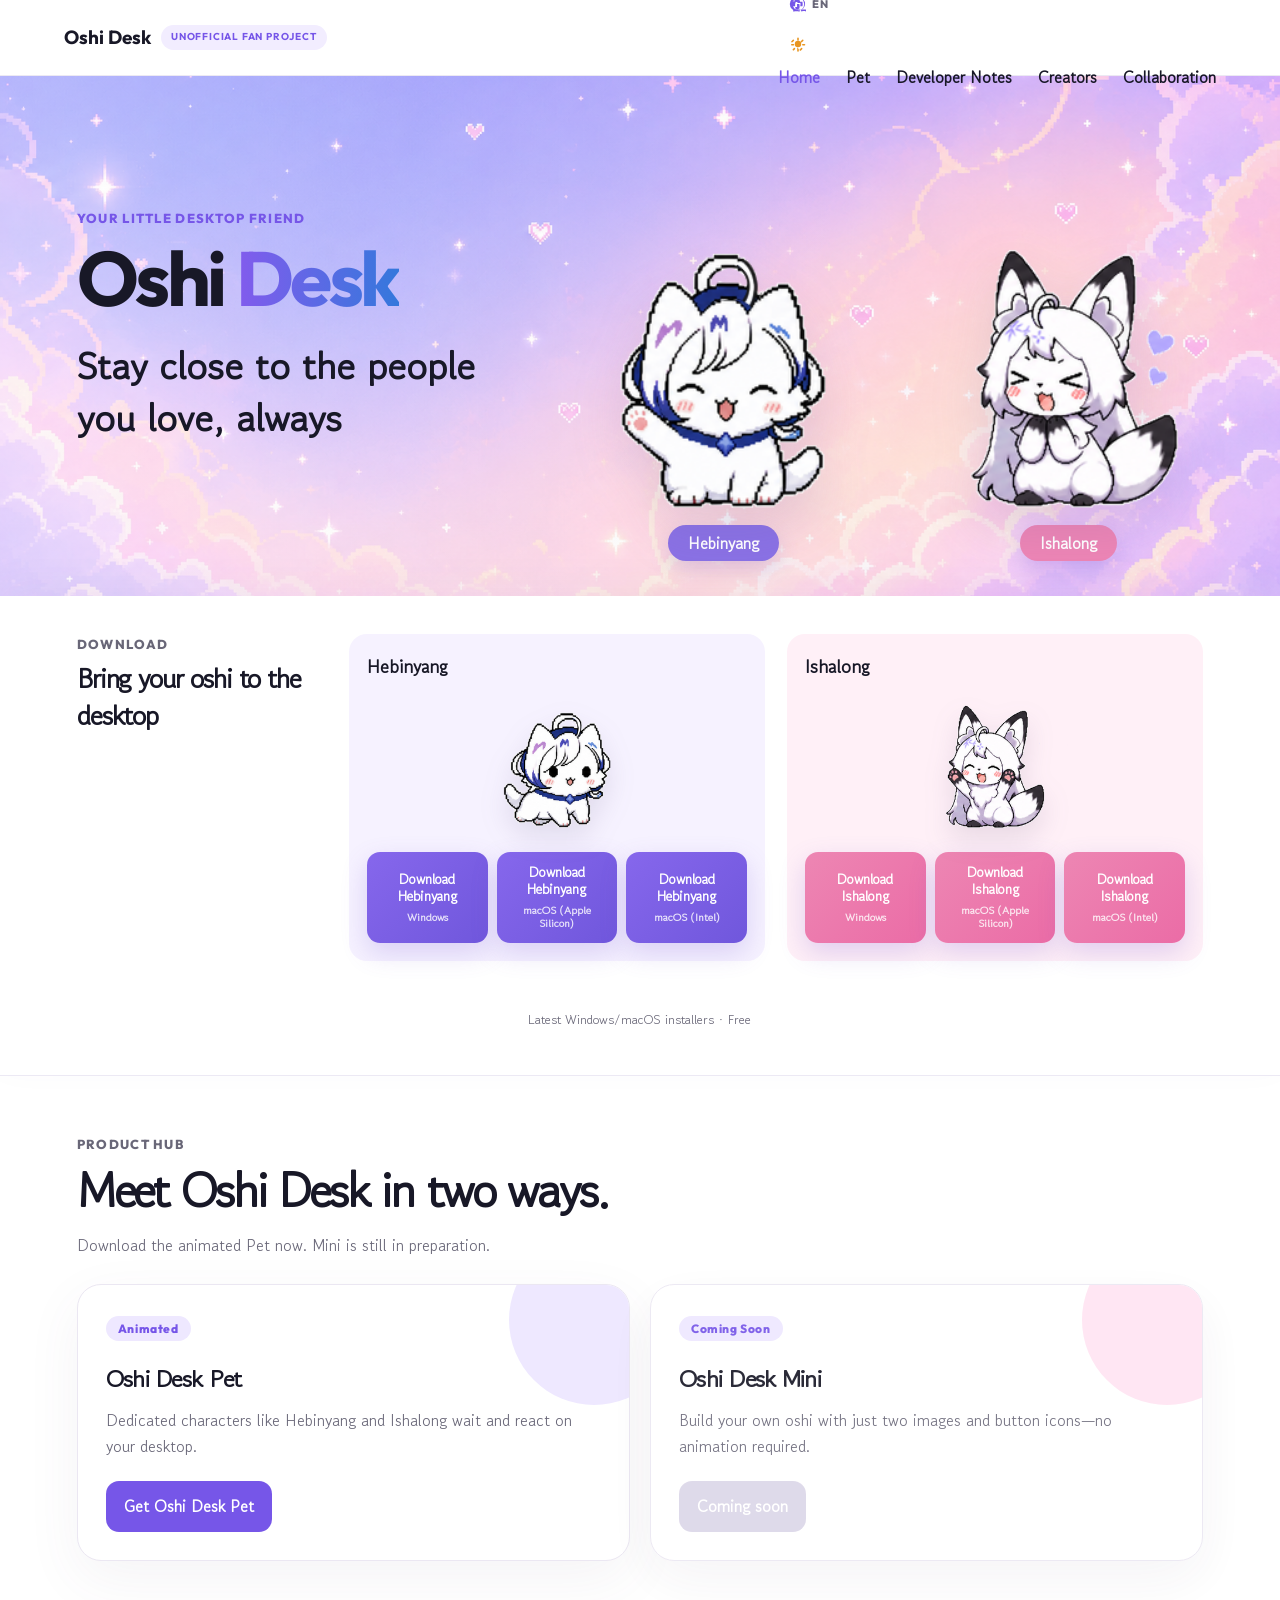
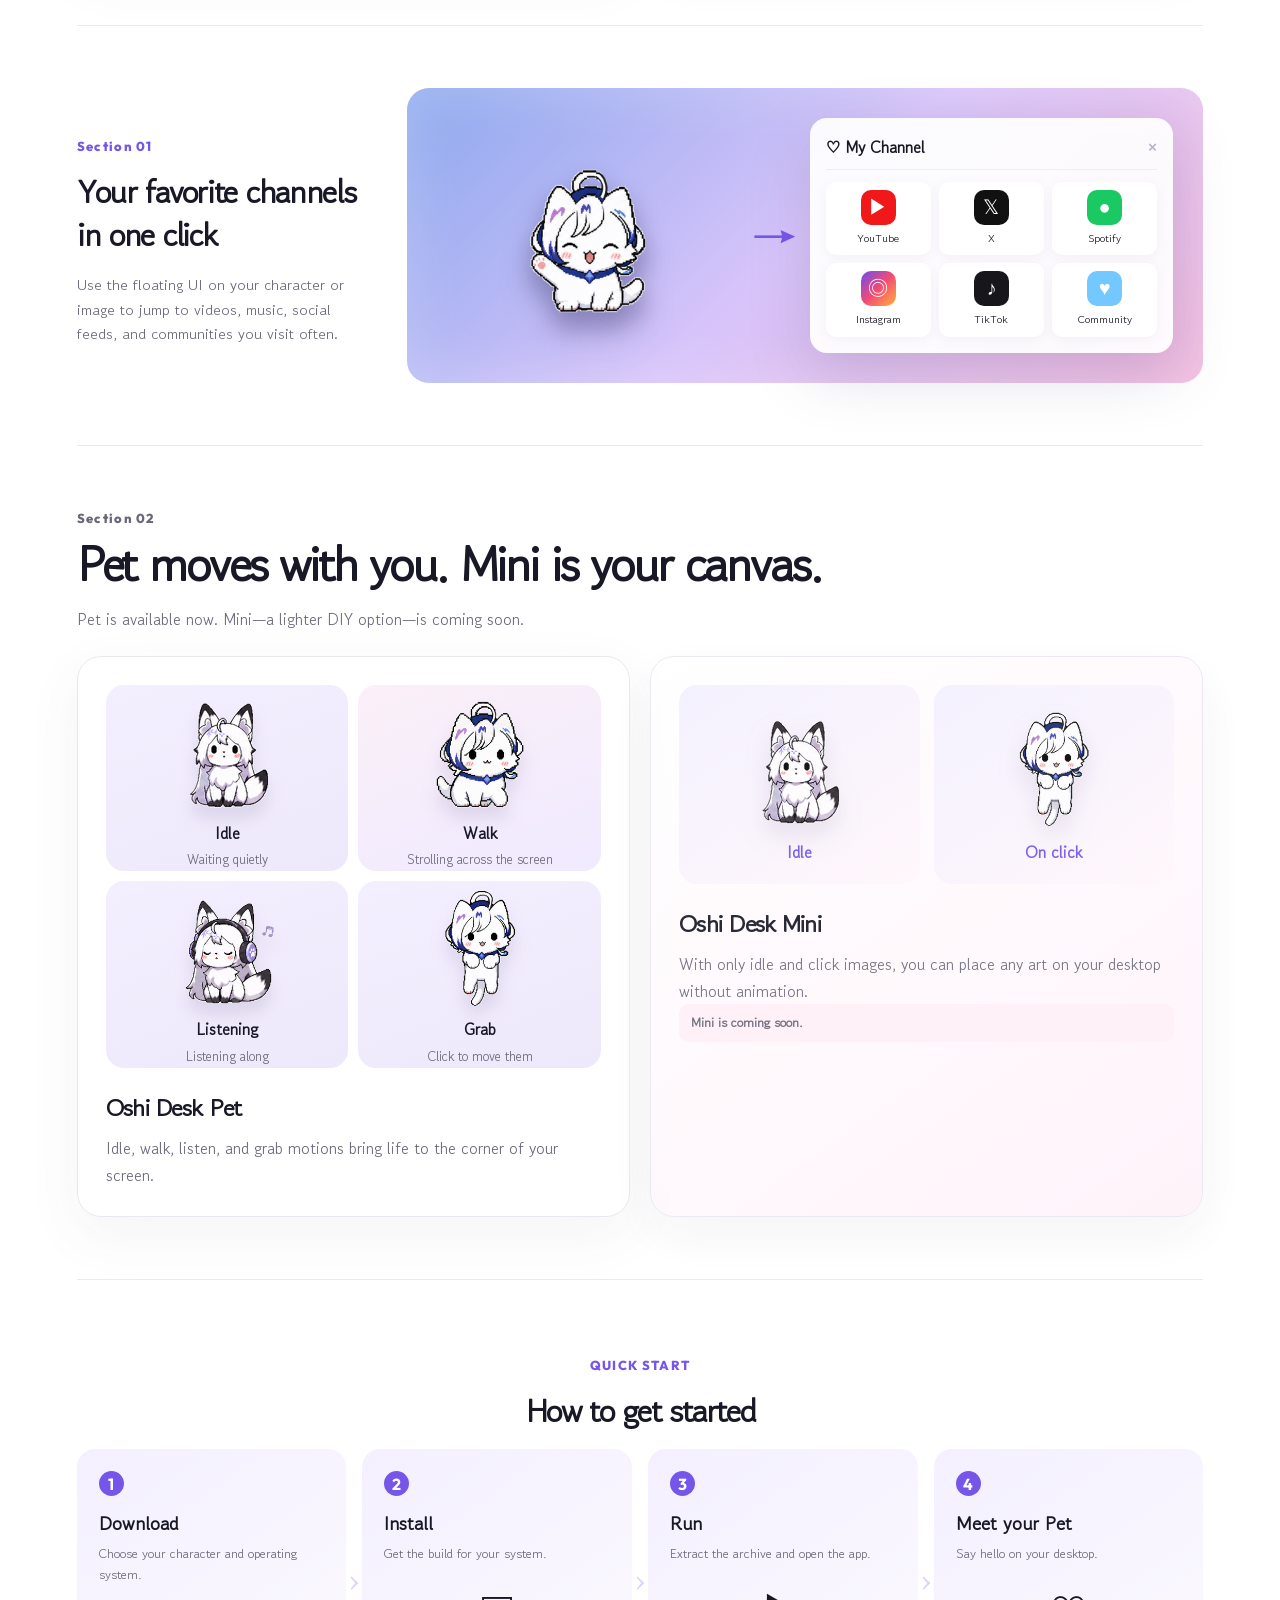
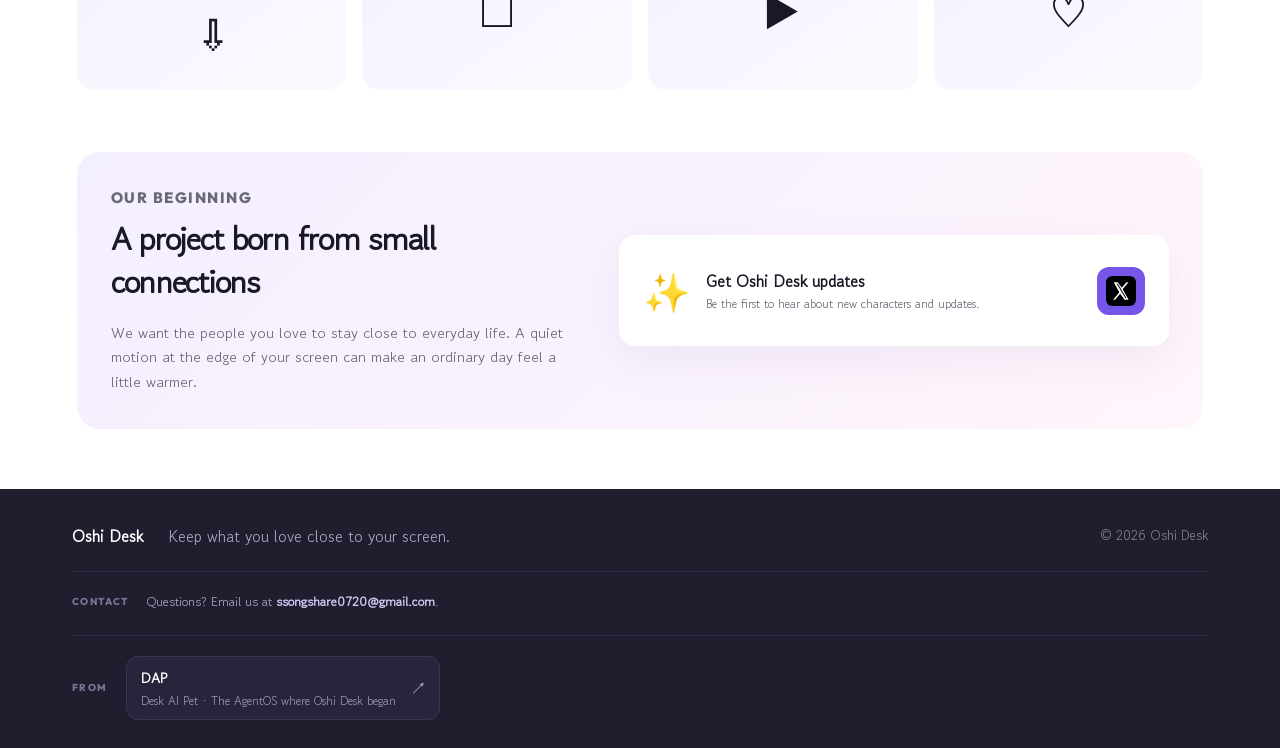
==== commit 15a79063: "feat(site): restructure homepage around Pet hub and defer Mini Restore Pet downloads on the homepage" ====
--- a/index.html
+++ b/index.html
@@ -119,7 +119,8 @@
       </button>
       <button class="menu-toggle" data-i18n-attr="aria-label:menu.open" aria-expanded="false" aria-label="메뉴 열기">☰</button>
       <nav class="nav" data-i18n-attr="aria-label:nav.aria" aria-label="Main">
-        <a href="#about" data-i18n="nav.about">소개</a>
+        <a href="#top" aria-current="page" data-i18n="nav.home">홈</a>
+        <a href="#download" data-i18n="nav.pet">Pet</a>
         <a href="/developer-notes.html" data-i18n="nav.notes">개발자 노트</a>
         <a href="/creators.html" data-i18n="nav.creators">크리에이터</a>
         <a href="/collaboration.html" data-i18n="nav.collaboration">협업 안내</a>
@@ -148,16 +149,16 @@
           <div class="download-group heavinyang-download">
             <h3 data-i18n="characters.hebi">헤비냥</h3>
             <img class="download-character" src="/assets/download-heavinyang.png" data-i18n-attr="alt:download.heavinyangAlt" alt="달리는 헤비냥">
-            <a class="download-btn purple" href="https://github.com/Project-Undonghae/oshi-desk/releases/download/v0.2.4/OshiDesk-Hebi-0.2.4-portable-win64.exe" data-character="hebi" data-platform="win" rel="noopener noreferrer"><b><span class="dl-label" data-dl="hebi" data-i18n="download.hebi">헤비냥 다운로드</span><small class="dl-platform" data-platform-label="win" data-i18n="platform.win">Windows</small></b></a>
-            <a class="download-btn purple" href="https://github.com/Project-Undonghae/oshi-desk/releases/download/v0.2.4/OshiDesk-Hebi-0.2.4-macos-arm64.dmg" data-character="hebi" data-platform="mac_arm64" rel="noopener noreferrer"><b><span class="dl-label" data-dl="hebi" data-i18n="download.hebi">헤비냥 다운로드</span><small class="dl-platform" data-platform-label="mac_arm64" data-i18n="platform.mac_arm64">macOS (Apple Silicon)</small></b></a>
-            <a class="download-btn purple" href="https://github.com/Project-Undonghae/oshi-desk/releases/download/v0.2.4/OshiDesk-Hebi-0.2.4-macos-x64.dmg" data-character="hebi" data-platform="mac_x64" rel="noopener noreferrer"><b><span class="dl-label" data-dl="hebi" data-i18n="download.hebi">헤비냥 다운로드</span><small class="dl-platform" data-platform-label="mac_x64" data-i18n="platform.mac_x64">macOS (Intel)</small></b></a>
+            <a class="download-btn purple" href="#" data-character="hebi" data-platform="win" rel="noopener noreferrer"><b><span class="dl-label" data-i18n="download.hebi">헤비냥 다운로드</span><small class="dl-platform" data-i18n="platform.win">Windows</small></b></a>
+            <a class="download-btn purple" href="#" data-character="hebi" data-platform="mac_arm64" rel="noopener noreferrer"><b><span class="dl-label" data-i18n="download.hebi">헤비냥 다운로드</span><small class="dl-platform" data-i18n="platform.mac_arm64">macOS (Apple Silicon)</small></b></a>
+            <a class="download-btn purple" href="#" data-character="hebi" data-platform="mac_x64" rel="noopener noreferrer"><b><span class="dl-label" data-i18n="download.hebi">헤비냥 다운로드</span><small class="dl-platform" data-i18n="platform.mac_x64">macOS (Intel)</small></b></a>
           </div>
           <div class="download-group ishalong-download">
             <h3 data-i18n="characters.isha">이샤롱</h3>
             <img class="download-character" src="/assets/download-ishalong.png" data-i18n-attr="alt:download.ishalongAlt" alt="기뻐하는 이샤롱">
-            <a class="download-btn pink" href="https://github.com/Project-Undonghae/oshi-desk/releases/download/v0.2.4/OshiDesk-Isha-0.2.4-portable-win64.exe" data-character="isha" data-platform="win" rel="noopener noreferrer"><b><span class="dl-label" data-dl="isha" data-i18n="download.isha">이샤롱 다운로드</span><small class="dl-platform" data-platform-label="win" data-i18n="platform.win">Windows</small></b></a>
-            <a class="download-btn pink" href="https://github.com/Project-Undonghae/oshi-desk/releases/download/v0.2.4/OshiDesk-Isha-0.2.4-macos-arm64.dmg" data-character="isha" data-platform="mac_arm64" rel="noopener noreferrer"><b><span class="dl-label" data-dl="isha" data-i18n="download.isha">이샤롱 다운로드</span><small class="dl-platform" data-platform-label="mac_arm64" data-i18n="platform.mac_arm64">macOS (Apple Silicon)</small></b></a>
-            <a class="download-btn pink" href="https://github.com/Project-Undonghae/oshi-desk/releases/download/v0.2.4/OshiDesk-Isha-0.2.4-macos-x64.dmg" data-character="isha" data-platform="mac_x64" rel="noopener noreferrer"><b><span class="dl-label" data-dl="isha" data-i18n="download.isha">이샤롱 다운로드</span><small class="dl-platform" data-platform-label="mac_x64" data-i18n="platform.mac_x64">macOS (Intel)</small></b></a>
+            <a class="download-btn pink" href="#" data-character="isha" data-platform="win" rel="noopener noreferrer"><b><span class="dl-label" data-i18n="download.isha">이샤롱 다운로드</span><small class="dl-platform" data-i18n="platform.win">Windows</small></b></a>
+            <a class="download-btn pink" href="#" data-character="isha" data-platform="mac_arm64" rel="noopener noreferrer"><b><span class="dl-label" data-i18n="download.isha">이샤롱 다운로드</span><small class="dl-platform" data-i18n="platform.mac_arm64">macOS (Apple Silicon)</small></b></a>
+            <a class="download-btn pink" href="#" data-character="isha" data-platform="mac_x64" rel="noopener noreferrer"><b><span class="dl-label" data-i18n="download.isha">이샤롱 다운로드</span><small class="dl-platform" data-i18n="platform.mac_x64">macOS (Intel)</small></b></a>
           </div>
         </div>
         <p class="download-note" data-i18n="download.note">최신 Windows/macOS 설치 파일 · 무료</p>
@@ -165,31 +166,39 @@
     </section>
 
     <div class="page-shell">
-      <section class="feature section-grid reveal" id="about">
+      <section class="product-hub reveal" aria-labelledby="hub-title">
+        <div class="hub-copy">
+          <p class="section-label" data-i18n="hub.label">PRODUCT HUB</p>
+          <h2 id="hub-title" data-i18n="hub.h2">Oshi Desk는 두 가지 방식으로 만날 수 있어요.</h2>
+          <p data-i18n="hub.p">움직이는 데스크톱 펫이 필요한 분은 Pet을, 원하는 그림으로 가볍게 꾸미고 싶은 분은 Mini를 선택하세요.</p>
+        </div>
+        <div class="hub-cards">
+          <article class="hub-card pet-card">
+            <span class="hub-badge" data-i18n="hub.petBadge">Animated</span>
+            <h3 data-i18n="hub.petTitle">Oshi Desk Pet</h3>
+            <p data-i18n="hub.petP">헤비냥, 이샤롱처럼 움직이는 전용 캐릭터가 바탕화면 위에서 기다리고 반응합니다.</p>
+            <a class="hub-link" href="#download" data-i18n="hub.petLink">Oshi Desk Pet 다운로드 받기</a>
+          </article>
+          <article class="hub-card mini-card is-coming-soon">
+            <span class="hub-badge" data-i18n="hub.miniBadgeSoon">Coming Soon</span>
+            <h3 data-i18n="hub.miniTitle">Oshi Desk Mini</h3>
+            <p data-i18n="hub.miniP">애니메이션 없이도 원하는 이미지 두 장과 버튼 아이콘만으로 나만의 오시를 만들 수 있습니다.</p>
+            <span class="hub-link pink is-disabled" data-i18n="hub.miniSoon">준비 중</span>
+          </article>
+        </div>
+      </section>
+
+      <section class="feature section-grid reveal" id="quick-channel">
         <div class="section-copy">
           <p class="section-label">Section 01</p>
-          <h2 data-i18n="about.h2" data-i18n-html="true">바탕화면 속,<br>나만의 작은 펫과 함께</h2>
-          <p data-i18n="about.p">귀여운 Desk Pet이 바탕화면 위에서 기다리고, 걷고, 쉬고, 반응합니다. 작은 움직임만으로도 데스크탑에 좋아하는 사람의 분위기를 더할 수 있어요.</p>
-        </div>
-        <div class="mood-grid">
-          <article class="mood-card"><img class="pet-asset idle" src="/assets/idle.png" data-i18n-attr="alt:about.idleAlt" alt="대기 중인 이샤롱"><b>Idle</b><small data-i18n="about.idle">얌전히 기다리길 기도해요</small></article>
-          <article class="mood-card"><img class="pet-asset walk" src="/assets/walk.png" data-i18n-attr="alt:about.walkAlt" alt="산책하는 헤비냥"><b>Walk</b><small data-i18n="about.walk">화면을 산책해요</small></article>
-          <article class="mood-card"><img class="pet-asset listening" src="/assets/listening.png" data-i18n-attr="alt:about.listeningAlt" alt="음악을 듣고 있는 이샤롱"><b>Listening</b><small data-i18n="about.listening">함께 들어요</small></article>
-          <article class="mood-card"><img class="pet-asset happy" src="/assets/grabbed.png" data-i18n-attr="alt:about.grabAlt" alt="잡혀 있는 헤비냥"><b>Grab</b><small data-i18n="about.grab">어디한번 잡아보세요</small></article>
-        </div>
-      </section>
-
-      <section class="feature section-grid reveal">
-        <div class="section-copy">
-          <p class="section-label">Section 02</p>
           <h2 data-i18n="channels.h2" data-i18n-html="true">자주 찾는 채널을<br>한 번의 클릭으로</h2>
-          <p data-i18n="channels.p">캐릭터를 좌클릭하면 영상, 음악, SNS와 커뮤니티 등 자주 방문하는 채널로 빠르게 이동할 수 있어요.</p>
+          <p data-i18n="channels.p">캐릭터나 이미지에 연결된 플로팅 UI에서 영상, 음악, SNS와 커뮤니티 등 자주 방문하는 채널로 빠르게 이동할 수 있어요.</p>
         </div>
         <div class="channel-demo">
           <div class="demo-pet"><img src="/assets/heavinyang.png" data-i18n-attr="alt:channels.demoPetAlt" alt="헤비냥"></div>
           <div class="arrow">→</div>
           <div class="channel-panel">
-            <div class="panel-title"><span>🐱</span> <span data-i18n="channels.panelTitle">나의 Channel</span> <b>×</b></div>
+            <div class="panel-title"><span>♡</span> <span data-i18n="channels.panelTitle">나의 Channel</span> <b>×</b></div>
             <div class="channel-grid">
               <button type="button" aria-label="YouTube"><span class="yt">▶</span>YouTube</button>
               <button type="button" aria-label="X"><span class="x">𝕏</span>X</button>
@@ -202,6 +211,46 @@
         </div>
       </section>
 
+      <section class="feature reveal" id="product-features">
+        <div class="section-headline">
+          <p class="section-label" data-i18n="products.label">Section 02</p>
+          <h2 data-i18n="products.h2">Pet은 움직임으로, Mini는 자유로운 이미지로</h2>
+          <p data-i18n="products.p">기존 데스크톱 펫의 감성은 유지하고, 더 가볍게 직접 꾸밀 수 있는 Mini 선택지를 추가했습니다.</p>
+        </div>
+        <div class="feature-pair">
+          <article class="feature-card">
+            <div class="mood-grid compact">
+              <article class="mood-card"><img class="pet-asset idle" src="/assets/idle.png" data-i18n-attr="alt:about.idleAlt" alt="대기 중인 이샤롱"><b>Idle</b><small data-i18n="about.idle">얌전히 기다려요</small></article>
+              <article class="mood-card"><img class="pet-asset walk" src="/assets/walk.png" data-i18n-attr="alt:about.walkAlt" alt="산책하는 헤비냥"><b>Walk</b><small data-i18n="about.walk">화면을 산책해요</small></article>
+              <article class="mood-card"><img class="pet-asset listening" src="/assets/listening.png" data-i18n-attr="alt:about.listeningAlt" alt="음악을 듣고 있는 이샤롱"><b>Listening</b><small data-i18n="about.listening">함께 들어요</small></article>
+              <article class="mood-card"><img class="pet-asset happy" src="/assets/grabbed.png" data-i18n-attr="alt:about.grabAlt" alt="잡혀 있는 헤비냥"><b>Grab</b><small data-i18n="about.grab">클릭해서 이동해요</small></article>
+            </div>
+            <h3 data-i18n="products.petTitle">Oshi Desk Pet</h3>
+            <p data-i18n="products.petP">대기, 걷기, 듣기, 잡기 등 여러 동작으로 바탕화면 위에서 살아 움직이는 느낌을 전합니다.</p>
+          </article>
+          <article class="feature-card mini-feature is-coming-soon">
+            <div class="mini-preview">
+              <figure><img src="/assets/idle.png" data-i18n-attr="alt:products.miniIdleAlt" alt="평상 시 예시"><figcaption data-i18n="products.miniIdle">평상 시</figcaption></figure>
+              <figure><img src="/assets/grabbed.png" data-i18n-attr="alt:products.miniClickAlt" alt="클릭 시 예시"><figcaption data-i18n="products.miniClick">클릭 시</figcaption></figure>
+            </div>
+            <h3 data-i18n="products.miniTitle">Oshi Desk Mini</h3>
+            <p data-i18n="products.miniP">평상 시와 클릭 시 이미지 두 장만 준비하면 애니메이션 없이도 원하는 그림을 데스크톱에 올릴 수 있습니다.</p>
+            <p class="coming-soon-note" data-i18n="products.miniSoon">Mini는 준비 중입니다.</p>
+          </article>
+        </div>
+      </section>
+
+      <section class="install reveal" id="install">
+        <p class="section-label center" data-i18n="install.label">QUICK START</p>
+        <h2 data-i18n="install.h2">시작 방법</h2>
+        <div class="steps">
+          <article><i>1</i><h3 data-i18n="install.s1h">버전 선택</h3><p data-i18n="install.s1p">Pet 또는 Mini 페이지로 이동합니다.</p><span>⇩</span></article>
+          <article><i>2</i><h3 data-i18n="install.s2h">다운로드</h3><p data-i18n="install.s2p">사용 환경에 맞는 파일을 내려받습니다.</p><span>□</span></article>
+          <article><i>3</i><h3 data-i18n="install.s3h">실행</h3><p data-i18n="install.s3p">압축을 풀고 실행 파일을 엽니다.</p><span>▶</span></article>
+          <article><i>4</i><h3 data-i18n="install.s4h">꾸미기</h3><p data-i18n="install.s4p">Pet을 만나거나 Mini 프로필을 적용합니다.</p><span>♡</span></article>
+        </div>
+      </section>
+
       <section class="project-note reveal">
         <div>
           <p class="section-label">OUR BEGINNING</p>
--- a/styles.css
+++ b/styles.css
@@ -1,8 +1,9 @@
-:root{--ink:#181827;--muted:#696778;--purple:#7656e8;--pink:#ef77ac;--line:#ece9f4;--paper:#fff;--lav:#f2edff}*{box-sizing:border-box}html{scroll-behavior:smooth}body{margin:0;color:var(--ink);font-family:"Gowun Dodum",sans-serif;background:#fff;line-height:1.65}button,a{font:inherit}.site-header{height:76px;padding:0 clamp(24px,5vw,72px);display:flex;align-items:center;justify-content:space-between;position:sticky;top:0;z-index:20;background:rgba(255,255,255,.9);backdrop-filter:blur(14px);border-bottom:1px solid rgba(232,228,241,.8)}.brand{display:flex;align-items:center;gap:10px;text-decoration:none;color:var(--ink);font-family:Outfit,sans-serif;font-size:19px}.brand-cat{width:34px;height:34px;display:grid;place-items:center;border-radius:11px;background:linear-gradient(135deg,#8062f3,#e68ac4);box-shadow:0 7px 18px #8d72e740}.nav{display:flex;gap:38px;align-items:center}.nav a{text-decoration:none;color:var(--ink);font-weight:700}.nav a:not(.nav-cta):hover{color:var(--purple)}.nav-cta{color:white!important;background:linear-gradient(135deg,#8b67ef,#6652d8);padding:10px 24px;border-radius:99px;box-shadow:0 8px 24px #7656e844}.menu-toggle{display:none;border:0;background:none;font-size:24px}.hero{min-height:520px;position:relative;display:grid;align-items:center;overflow:hidden;background:#eee7ff}.hero-art{position:absolute;inset:0;background-image:linear-gradient(90deg,rgba(255,255,255,.16),transparent 48%),url('assets/ever-connect-hero.png');background-size:cover;background-position:center}.hero-copy{position:relative;z-index:2;width:min(1160px,88%);margin:auto;padding:65px 0}.eyebrow,.section-label{font-family:Outfit,sans-serif;color:var(--purple);font-size:13px;font-weight:800;letter-spacing:.1em}.hero h1{font-family:Outfit,sans-serif;font-size:clamp(52px,6vw,78px);line-height:.95;margin:12px 0 25px;letter-spacing:-.045em}.hero h1 span{background:linear-gradient(90deg,#835bed,#3478dc);-webkit-background-clip:text;color:transparent}.hero-lead{font-size:clamp(25px,3vw,38px);font-weight:800;line-height:1.35;margin:0 0 34px}.download-row{display:flex;gap:14px}.download-btn{border:0;text-decoration:none;color:#fff;min-width:210px;border-radius:15px;padding:14px 22px;display:flex;align-items:center;gap:13px;text-align:left;cursor:pointer;box-shadow:0 10px 26px #785ad139;transition:.2s transform,.2s box-shadow}.download-btn:hover{transform:translateY(-3px);box-shadow:0 15px 32px #785ad150}.download-btn:disabled{opacity:.55;cursor:not-allowed;transform:none;box-shadow:0 10px 26px #785ad139}.download-btn.purple{background:linear-gradient(135deg,#8667ec,#7057dc)}.download-btn.pink{background:linear-gradient(135deg,#ed86b3,#eb6ca6)}.download-btn span{font-size:27px}.download-btn b{font-weight:700}.download-btn small{display:block;opacity:.82}.hero-note{position:absolute;z-index:2;right:8%;bottom:17px;color:#776c91;font-size:13px}.page-shell{width:min(1160px,88%);margin:auto}.feature{padding:62px 0;border-bottom:1px solid var(--line)}.section-grid{display:grid;grid-template-columns:280px 1fr;gap:50px;align-items:center}.section-copy h2,.project-note h2{font-size:clamp(25px,2.5vw,34px);line-height:1.35;margin:7px 0 16px;letter-spacing:-.04em}.section-copy p:last-child,.project-note p{font-size:15px;color:var(--muted);margin:0}.mood-grid{display:grid;grid-template-columns:repeat(4,1fr);gap:10px}.mood-card{min-height:210px;background:linear-gradient(160deg,#f4efff,#eee9fa);border-radius:18px;display:flex;flex-direction:column;align-items:center;justify-content:center;gap:3px;transition:.25s transform}.mood-card:hover{transform:translateY(-6px)}.mood-card:nth-child(2){background:linear-gradient(160deg,#fbf0f8,#f0eaff)}.mood-card .cat-emoji{font-size:82px;filter:drop-shadow(0 12px 8px #7b68a02b);animation:float 3s ease-in-out infinite}.mood-card small{color:var(--muted)}.walk{animation-delay:.7s!important}.sleep{animation-delay:1.4s!important}.happy{animation-delay:2.1s!important}@keyframes float{50%{transform:translateY(-7px) rotate(2deg)}}.channel-demo{min-height:280px;padding:30px;border-radius:22px;background:linear-gradient(135deg,#8ca8ee,#d8c4fa 50%,#f1b7dd);display:grid;grid-template-columns:1fr 70px 1.2fr;align-items:center;box-shadow:inset 0 0 60px #fff4}.demo-pet{font-size:92px;text-align:center;filter:drop-shadow(0 15px 12px #59558b55)}.arrow{font-size:50px;color:#7656e8;text-align:center}.channel-panel{background:rgba(255,255,255,.93);padding:16px;border-radius:17px;box-shadow:0 20px 60px #55517b35}.panel-title{font-weight:700;border-bottom:1px solid #eee;padding-bottom:9px}.panel-title b{float:right;color:#b7b1c7}.channel-grid{display:grid;grid-template-columns:repeat(3,1fr);gap:8px;margin-top:12px}.channel-grid a{display:flex;flex-direction:column;align-items:center;text-decoration:none;color:var(--ink);font-size:11px;background:white;padding:8px 3px;border-radius:10px;box-shadow:0 3px 12px #766d9b12}.channel-grid span{width:35px;height:35px;display:grid;place-items:center;border-radius:10px;color:white;font-size:20px;font-family:Arial,sans-serif;margin-bottom:4px}.yt{background:#f01818}.x{background:#111}.sp{background:#1bc963}.ig{background:linear-gradient(135deg,#6b4cf0,#f34b75,#ffb338)}.tk{background:#16161b}.co{background:#73c9ff}.download-note{grid-column:1/-1;margin:6px 0 0;text-align:center;color:var(--muted);font-size:13px}
+:root{--ink:#181827;--muted:#696778;--purple:#7656e8;--pink:#ef77ac;--line:#ece9f4;--paper:#fff;--lav:#f2edff}*{box-sizing:border-box}html{scroll-behavior:smooth}body{margin:0;color:var(--ink);font-family:"Gowun Dodum",sans-serif;background:#fff;line-height:1.65}button,a{font:inherit}.site-header{height:76px;padding:0 clamp(24px,5vw,72px);display:flex;align-items:center;justify-content:space-between;position:sticky;top:0;z-index:20;background:rgba(255,255,255,.9);backdrop-filter:blur(14px);border-bottom:1px solid rgba(232,228,241,.8)}.brand{display:flex;align-items:center;gap:10px;text-decoration:none;color:var(--ink);font-family:Outfit,sans-serif;font-size:19px}.brand-cat{width:34px;height:34px;display:grid;place-items:center;border-radius:11px;background:linear-gradient(135deg,#8062f3,#e68ac4);box-shadow:0 7px 18px #8d72e740}.nav{display:flex;gap:38px;align-items:center}.nav a{text-decoration:none;color:var(--ink);font-weight:700}.nav a:not(.nav-cta):hover{color:var(--purple)}.nav-cta{color:white!important;background:linear-gradient(135deg,#8b67ef,#6652d8);padding:10px 24px;border-radius:99px;box-shadow:0 8px 24px #7656e844}.menu-toggle{display:none;border:0;background:none;font-size:24px}.hero{min-height:520px;position:relative;display:grid;align-items:center;overflow:hidden;background:#eee7ff}.hero-art{position:absolute;inset:0;background-image:linear-gradient(90deg,rgba(255,255,255,.16),transparent 48%),url('assets/ever-connect-hero.png');background-size:cover;background-position:center}.hero-copy{position:relative;z-index:2;width:min(1160px,88%);margin:auto;padding:65px 0}.eyebrow,.section-label{font-family:Outfit,sans-serif;color:var(--purple);font-size:13px;font-weight:800;letter-spacing:.1em}.hero h1{font-family:Outfit,sans-serif;font-size:clamp(52px,6vw,78px);line-height:.95;margin:12px 0 25px;letter-spacing:-.045em}.hero h1 span{background:linear-gradient(90deg,#835bed,#3478dc);-webkit-background-clip:text;color:transparent}.hero-lead{font-size:clamp(25px,3vw,38px);font-weight:800;line-height:1.35;margin:0 0 34px}.download-row{display:flex;gap:14px}.download-btn{border:0;text-decoration:none;color:#fff;min-width:210px;border-radius:15px;padding:14px 22px;display:flex;align-items:center;gap:13px;text-align:left;cursor:pointer;box-shadow:0 10px 26px #785ad139;transition:.2s transform,.2s box-shadow}.download-btn:hover{transform:translateY(-3px);box-shadow:0 15px 32px #785ad150}.download-btn:disabled{opacity:.55;cursor:not-allowed;transform:none;box-shadow:0 10px 26px #785ad139}.download-btn.purple{background:linear-gradient(135deg,#8667ec,#7057dc)}.download-btn.pink{background:linear-gradient(135deg,#ed86b3,#eb6ca6)}.download-btn span{font-size:27px}.download-btn b{font-weight:700}.download-btn small{display:block;opacity:.82}.hero-note{position:absolute;z-index:2;right:8%;bottom:17px;color:#776c91;font-size:13px}.page-shell{width:min(1160px,88%);margin:auto}.feature{padding:62px 0;border-bottom:1px solid var(--line)}.section-grid{display:grid;grid-template-columns:280px 1fr;gap:50px;align-items:center}.section-copy h2,.install h2,.section-headline h2,.hub-copy h2,.project-note h2{font-size:clamp(25px,2.5vw,34px);line-height:1.35;margin:7px 0 16px;letter-spacing:-.04em}
+.install{padding:62px 0}.install>h2{text-align:center;margin-top:2px}.steps{display:grid;grid-template-columns:repeat(4,1fr);gap:16px}.steps article{position:relative;min-height:210px;border-radius:18px;background:linear-gradient(145deg,#f4f0ff,#fbf9ff);padding:22px}.steps article:not(:last-child):after{content:'›';position:absolute;right:-14px;top:42%;color:#ded6f6;font-size:35px;z-index:2}.steps i{display:grid;place-items:center;width:25px;height:25px;border-radius:50%;background:var(--purple);color:#fff;font-style:normal;font-family:Outfit;font-weight:700}.steps h3{margin:13px 0 3px}.steps p{font-size:13px;color:var(--muted);margin:0}.steps article>span{display:block;text-align:center;font-size:43px;margin-top:12px}.section-copy p:last-child,.project-note p{font-size:15px;color:var(--muted);margin:0}.mood-grid{display:grid;grid-template-columns:repeat(4,1fr);gap:10px}.mood-card{min-height:210px;background:linear-gradient(160deg,#f4efff,#eee9fa);border-radius:18px;display:flex;flex-direction:column;align-items:center;justify-content:center;gap:3px;transition:.25s transform}.mood-card:hover{transform:translateY(-6px)}.mood-card:nth-child(2){background:linear-gradient(160deg,#fbf0f8,#f0eaff)}.mood-card .cat-emoji{font-size:82px;filter:drop-shadow(0 12px 8px #7b68a02b);animation:float 3s ease-in-out infinite}.mood-card small{color:var(--muted)}.walk{animation-delay:.7s!important}.sleep{animation-delay:1.4s!important}.happy{animation-delay:2.1s!important}@keyframes float{50%{transform:translateY(-7px) rotate(2deg)}}.channel-demo{min-height:280px;padding:30px;border-radius:22px;background:linear-gradient(135deg,#8ca8ee,#d8c4fa 50%,#f1b7dd);display:grid;grid-template-columns:1fr 70px 1.2fr;align-items:center;box-shadow:inset 0 0 60px #fff4}.demo-pet{font-size:92px;text-align:center;filter:drop-shadow(0 15px 12px #59558b55)}.arrow{font-size:50px;color:#7656e8;text-align:center}.channel-panel{background:rgba(255,255,255,.93);padding:16px;border-radius:17px;box-shadow:0 20px 60px #55517b35}.panel-title{font-weight:700;border-bottom:1px solid #eee;padding-bottom:9px}.panel-title b{float:right;color:#b7b1c7}.channel-grid{display:grid;grid-template-columns:repeat(3,1fr);gap:8px;margin-top:12px}.channel-grid a{display:flex;flex-direction:column;align-items:center;text-decoration:none;color:var(--ink);font-size:11px;background:white;padding:8px 3px;border-radius:10px;box-shadow:0 3px 12px #766d9b12}.channel-grid span{width:35px;height:35px;display:grid;place-items:center;border-radius:10px;color:white;font-size:20px;font-family:Arial,sans-serif;margin-bottom:4px}.yt{background:#f01818}.x{background:#111}.sp{background:#1bc963}.ig{background:linear-gradient(135deg,#6b4cf0,#f34b75,#ffb338)}.tk{background:#16161b}.co{background:#73c9ff}.download-note{grid-column:1/-1;margin:6px 0 0;text-align:center;color:var(--muted);font-size:13px}
 .center{text-align:center}
 .project-note{margin-bottom:60px;background:linear-gradient(135deg,#f4efff,#fff5fb);border-radius:23px;padding:34px;display:grid;grid-template-columns:1fr 1.2fr;gap:50px;align-items:center}.project-link{display:flex;align-items:center;gap:16px;background:#fff;padding:24px;border-radius:16px;box-shadow:0 15px 45px #7966aa17}.project-link>span{font-size:38px}.project-link p{font-size:12px}.project-link a{margin-left:auto;text-decoration:none;color:white;background:var(--purple);padding:10px 15px;border-radius:10px;white-space:nowrap}footer.site-footer{background:#1f1d2e;color:white;padding:34px clamp(24px,6vw,72px) 28px;display:flex;flex-direction:column;gap:22px}.footer-brand{display:flex;flex-wrap:wrap;gap:10px 25px;align-items:center}.footer-brand span{color:#aaa5bd}.footer-brand small{margin-left:auto;color:#858092}.footer-contact{padding-top:20px;border-top:1px solid #2e2b42;display:flex;flex-wrap:wrap;align-items:center;gap:8px 18px}.footer-contact-copy{margin:0;font-size:13px;color:#aaa5bd;line-height:1.6}.footer-contact-copy a{color:#d4c8f5;text-decoration:none;font-weight:700}.footer-contact-copy a:hover{text-decoration:underline}.footer-origin{padding-top:20px;border-top:1px solid #2e2b42;display:flex;flex-wrap:wrap;align-items:center;gap:12px 18px}.footer-origin-label{margin:0;font-family:Outfit,sans-serif;font-size:10px;font-weight:800;letter-spacing:.14em;color:#7a7394}.footer-origin-link{display:flex;align-items:center;gap:12px;padding:10px 14px;border-radius:12px;background:#28243c;border:1px solid #3a3552;text-decoration:none;color:#e8e4f4;transition:.2s background,.2s border-color}.footer-origin-link:hover{background:#312c48;border-color:#5a5380}.footer-origin-copy{display:flex;flex-direction:column;gap:2px}.footer-origin-copy b{font-size:14px;font-weight:700;color:#fff}.footer-origin-copy small{font-size:12px;color:#9d96b3;line-height:1.45}.footer-origin-arrow{margin-left:4px;font-size:14px;color:#b8a8e8}.toast{position:fixed;left:50%;bottom:25px;transform:translate(-50%,30px);background:#282439;color:#fff;padding:12px 22px;border-radius:99px;opacity:0;pointer-events:none;transition:.25s;z-index:30}.toast.show{opacity:1;transform:translate(-50%,0)}.reveal{opacity:1;transform:none;transition:.7s ease}@media (prefers-reduced-motion:no-preference){.reveal.reveal-ready{opacity:0;transform:translateY(20px)}.reveal.reveal-ready.visible{opacity:1;transform:none}}.reveal.visible{opacity:1;transform:none}
-@media(max-width:900px){.section-grid{grid-template-columns:1fr}.mood-grid{grid-template-columns:repeat(2,1fr)}.hero-art{background-position:58% center;opacity:.55}.hero-copy{padding-bottom:110px}.project-note{grid-template-columns:1fr}.nav{gap:18px}}
-@media(max-width:650px){.site-header{height:64px;padding:0 20px}.menu-toggle{display:block}.nav{position:absolute;top:64px;left:16px;right:16px;padding:18px;display:none;flex-direction:column;align-items:stretch;background:white;border-radius:16px;box-shadow:0 15px 45px #443e661f}.nav.open{display:flex}.hero{min-height:690px;align-items:start}.hero-art{background-position:66% bottom;background-size:auto 62%;background-repeat:no-repeat;opacity:.9}.hero-copy{width:calc(100% - 40px);padding:58px 0}.hero h1{font-size:48px}.hero-lead{font-size:25px}.download-row{flex-direction:column;width:230px}.download-btn{min-width:0}.hero-note{display:none}.page-shell{width:calc(100% - 36px)}.feature{padding:45px 0;gap:25px}.mood-grid{grid-template-columns:1fr 1fr}.mood-card{min-height:175px}.mood-card .cat-emoji{font-size:62px}.channel-demo{grid-template-columns:1fr;padding:20px}.arrow{transform:rotate(90deg);line-height:1}.project-note{padding:23px;gap:24px}.project-link{align-items:flex-start;flex-wrap:wrap}.project-link a{margin:0;width:100%;text-align:center}.footer-brand{flex-direction:column;align-items:flex-start;gap:4px}.footer-brand small{margin:6px 0 0}.footer-contact{flex-direction:column;align-items:flex-start}.footer-origin{flex-direction:column;align-items:stretch}.footer-origin-link{width:100%}}
+@media(max-width:900px){.section-grid{grid-template-columns:1fr}.mood-grid{grid-template-columns:repeat(2,1fr)}.hero-art{background-position:58% center;opacity:.55}.hero-copy{padding-bottom:110px}.steps{grid-template-columns:repeat(2,1fr)}.steps article:nth-child(2):after{display:none}.project-note{grid-template-columns:1fr}.nav{gap:18px}}
+@media(max-width:650px){.site-header{height:64px;padding:0 20px}.menu-toggle{display:block}.nav{position:absolute;top:64px;left:16px;right:16px;padding:18px;display:none;flex-direction:column;align-items:stretch;background:white;border-radius:16px;box-shadow:0 15px 45px #443e661f}.nav.open{display:flex}.hero{min-height:690px;align-items:start}.hero-art{background-position:66% bottom;background-size:auto 62%;background-repeat:no-repeat;opacity:.9}.hero-copy{width:calc(100% - 40px);padding:58px 0}.hero h1{font-size:48px}.hero-lead{font-size:25px}.download-row{flex-direction:column;width:230px}.download-btn{min-width:0}.hero-note{display:none}.page-shell{width:calc(100% - 36px)}.feature{padding:45px 0;gap:25px}.mood-grid{grid-template-columns:1fr 1fr}.mood-card{min-height:175px}.mood-card .cat-emoji{font-size:62px}.channel-demo{grid-template-columns:1fr;padding:20px}.arrow{transform:rotate(90deg);line-height:1}.steps{grid-template-columns:1fr}.steps article:after{display:none!important}.project-note{padding:23px;gap:24px}.project-link{align-items:flex-start;flex-wrap:wrap}.project-link a{margin:0;width:100%;text-align:center}.footer-brand{flex-direction:column;align-items:flex-start;gap:4px}.footer-brand small{margin:6px 0 0}.footer-contact{flex-direction:column;align-items:flex-start}.footer-origin{flex-direction:column;align-items:stretch}.footer-origin-link{width:100%}}
 .channel-grid button{display:flex;flex-direction:column;align-items:center;border:0;color:var(--ink);font-size:11px;background:white;padding:8px 3px;border-radius:10px;box-shadow:0 3px 12px #766d9b12;cursor:pointer}
 @media(prefers-reduced-motion:reduce){html{scroll-behavior:auto}.reveal,.reveal.reveal-ready{opacity:1;transform:none;transition:none}.cat-emoji{animation:none!important}}
 
@@ -42,7 +43,9 @@
 @media(max-width:650px){.download-character{width:135px;height:135px}}
 .brand-tag{font-family:Outfit,sans-serif;font-size:10px;font-weight:700;letter-spacing:.08em;text-transform:uppercase;color:var(--purple);background:var(--lav);padding:4px 10px;border-radius:99px;white-space:nowrap}
 @media(max-width:650px){.brand-tag{font-size:9px;padding:3px 8px}}
-.header-actions{display:flex;align-items:center;gap:12px}
+.nav{gap:26px}.nav a[aria-current="page"]{color:var(--purple)}
+.product-hub{padding:58px 0 64px;border-bottom:1px solid var(--line)}.hub-copy{max-width:760px;margin-bottom:26px}.hub-copy h2,.section-headline h2,.product-page-hero h1{font-size:clamp(31px,4vw,48px);line-height:1.18;margin:7px 0 13px;letter-spacing:-.045em}.hub-copy p,.section-headline p,.product-page-hero p,.download-heading p{color:var(--muted);margin:0}.hub-cards,.feature-pair,.mini-feature-grid{display:grid;grid-template-columns:repeat(2,minmax(0,1fr));gap:20px}.hub-card,.feature-card,.mini-info-card{position:relative;overflow:hidden;padding:28px;border-radius:24px;background:#fff;border:1px solid #ebe7f2;box-shadow:0 18px 55px #584f7610}.hub-card:before{content:"";position:absolute;right:-50px;top:-50px;width:170px;height:170px;border-radius:50%;background:#eee8ff}.mini-card:before{background:#ffe4f2}.hub-badge{display:inline-flex;margin-bottom:18px;padding:5px 12px;border-radius:99px;background:#eee8ff;color:var(--purple);font:800 12px Outfit,sans-serif;letter-spacing:.05em}.hub-card h3,.feature-card h3,.mini-info-card h3{font-size:24px;margin:0 0 8px;letter-spacing:-.03em}.hub-card p,.feature-card p,.mini-info-card p{color:var(--muted);margin:0}.hub-link{display:inline-flex;margin-top:22px;padding:12px 18px;border-radius:13px;background:var(--purple);color:#fff;text-decoration:none;font-weight:800}.hub-link.pink{background:var(--pink)}.section-headline{max-width:790px;margin-bottom:24px}.mood-grid.compact{grid-template-columns:repeat(2,1fr);margin-bottom:20px}.feature-card .mood-card{min-height:170px}.mini-feature{background:linear-gradient(145deg,#fff,#fff3fa)}.mini-preview{display:grid;grid-template-columns:repeat(2,1fr);gap:14px;margin-bottom:20px}.mini-preview figure{margin:0;padding:18px;text-align:center;border-radius:18px;background:linear-gradient(145deg,#f4f0ff,#fff7fb)}.mini-preview img{width:130px;height:130px;object-fit:contain;filter:drop-shadow(0 12px 12px #6b5a8d22)}.mini-preview figcaption{font-weight:800;color:var(--purple)}.product-page-hero{width:min(1160px,88%);margin:0 auto;padding:76px 0 58px;display:grid;grid-template-columns:1fr .9fr;gap:36px;align-items:center}.product-page-hero h1{font-family:Outfit,"Gowun Dodum",sans-serif}.pet-hero-art,.mini-hero-preview{display:flex;justify-content:center;align-items:end;gap:18px;padding:26px;border-radius:28px;background:linear-gradient(135deg,#f0ebff,#fff1f8)}.pet-hero-art img{width:min(45%,230px);height:auto;filter:drop-shadow(0 18px 18px #6953832a)}.mini-hero-preview figure{margin:0;text-align:center}.mini-hero-preview img{width:180px;height:180px;object-fit:contain}.mini-hero-preview figcaption{display:inline-block;margin-top:-4px;padding:5px 16px;border-radius:99px;background:#fff;color:var(--purple);font-weight:800}.product-download{border-top:1px solid var(--line)}.single-download{grid-template-columns:300px 1fr}.mini-download{grid-template-columns:repeat(3,minmax(0,1fr));background:linear-gradient(145deg,#f5f0ff,#fff2f8)}.button-example{display:grid;grid-template-columns:auto 1fr;gap:12px 10px;align-items:center;margin-bottom:22px;padding:18px;border-radius:18px;background:#f7f3ff}.button-icon{display:grid;place-items:center;width:42px;height:42px;border-radius:12px;background:#f01818;color:#fff;font-weight:900}.button-icon.x{background:#111}.button-icon.heart{background:#ef77ac}.profile-flow{display:flex;flex-wrap:wrap;align-items:center;gap:10px;margin-bottom:22px;padding:22px;border-radius:18px;background:#fff4fa}.profile-flow span{padding:10px 13px;border-radius:99px;background:#fff;color:var(--purple);font-weight:800}.profile-flow b{color:var(--pink)}@media(max-width:1050px){.product-page-hero,.single-download{grid-template-columns:1fr}.hub-cards,.feature-pair,.mini-feature-grid{grid-template-columns:1fr}}@media(max-width:650px){.product-hub{padding:42px 0}.hub-card,.feature-card,.mini-info-card{padding:22px}.mood-grid.compact,.mini-preview,.mini-download{grid-template-columns:1fr}.product-page-hero{width:calc(100% - 36px);padding:48px 0 36px}.pet-hero-art,.mini-hero-preview{padding:18px}.mini-hero-preview img{width:135px;height:135px}.product-page-hero{gap:22px}}
+.hub-link.is-disabled{display:inline-flex;margin-top:22px;padding:12px 18px;border-radius:13px;background:#d8d2e6;color:#fff;font-weight:800;opacity:.88}.hub-card.is-coming-soon,.feature-card.is-coming-soon{opacity:.92}.coming-soon-note{margin:14px 0 0;padding:8px 12px;border-radius:10px;background:#fff0f7;color:var(--pink);font-size:13px;font-weight:800}html.dark .hub-link.is-disabled{background:#3a3552;color:#c9c2dc}html.dark .coming-soon-note{background:#2a1e28}
 .lang-switcher{position:relative}
 .lang-toggle{border:0;background:none;cursor:pointer;height:40px;padding:0 10px;border-radius:99px;display:flex;align-items:center;gap:6px;flex-shrink:0;transition:background .2s;color:var(--ink)}
 .lang-toggle:hover{background:var(--lav)}
@@ -91,3 +94,17 @@
 html.dark .footer-origin-link{background:#1a1728;border-color:#2e2a45}
 html.dark .toast{background:#e8e4f4;color:#141220}
 html.dark .nav.open{background:#1a1828;box-shadow:0 15px 45px #00000055}
+html.dark .hub-card,html.dark .feature-card,html.dark .mini-info-card{background:#1a1728;border-color:#2e2a45}
+html.dark .hub-card:before{background:#221e38}
+html.dark .mini-card:before{background:#2a1e28}
+html.dark .hub-badge{background:#221e38}
+html.dark .mini-feature{background:linear-gradient(145deg,#1a1728,#1f1828)}
+html.dark .mini-preview figure{background:linear-gradient(145deg,#1e1a30,#1f1828)}
+html.dark .pet-hero-art,html.dark .mini-hero-preview{background:linear-gradient(135deg,#1e1a30,#1f1828)}
+html.dark .mini-hero-preview figcaption{background:#1a1728}
+html.dark .button-example{background:#1e1a30}
+html.dark .profile-flow{background:#1f1828}
+html.dark .profile-flow span{background:#1a1728}
+html.dark .steps article{background:linear-gradient(145deg,#1e1a30,#1a1728)}
+html.dark .steps article:after{color:#3a3552}
+html.dark .mini-download{background:linear-gradient(145deg,#1e1a30,#1f1828)}
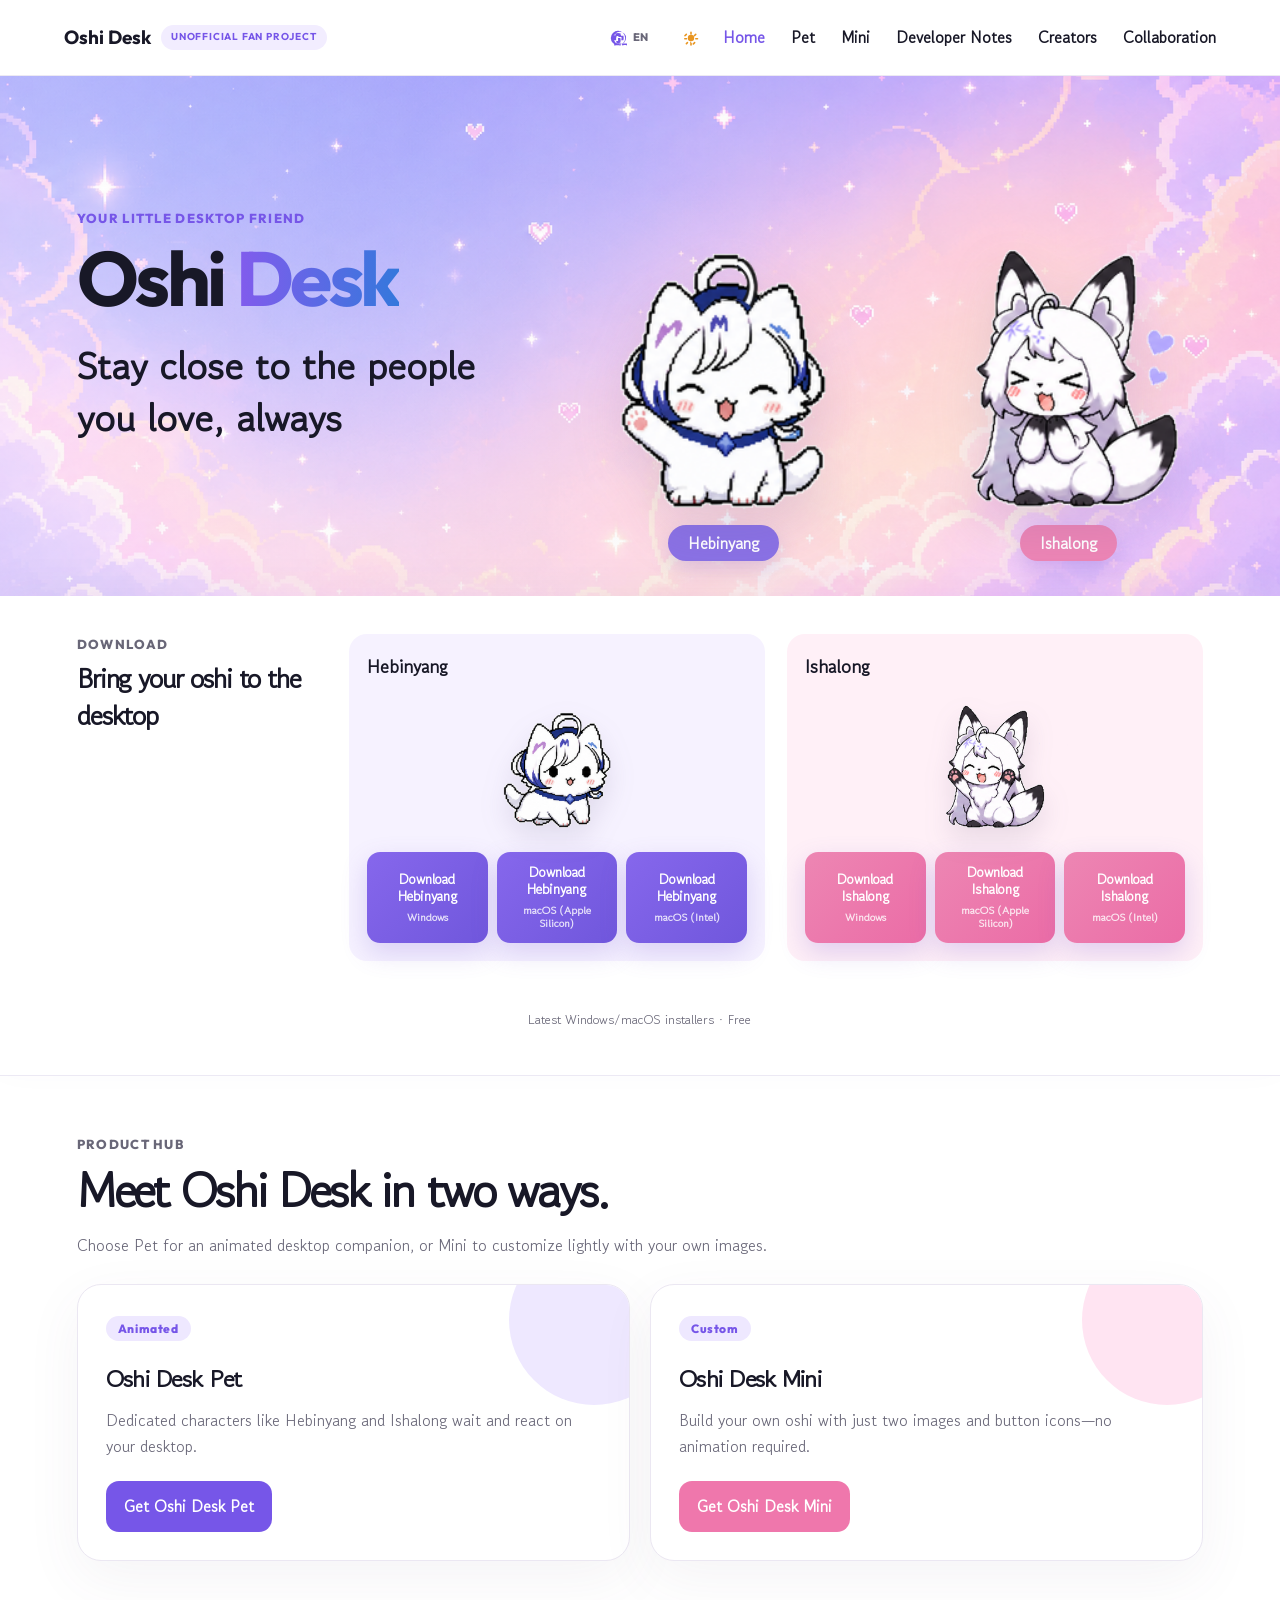
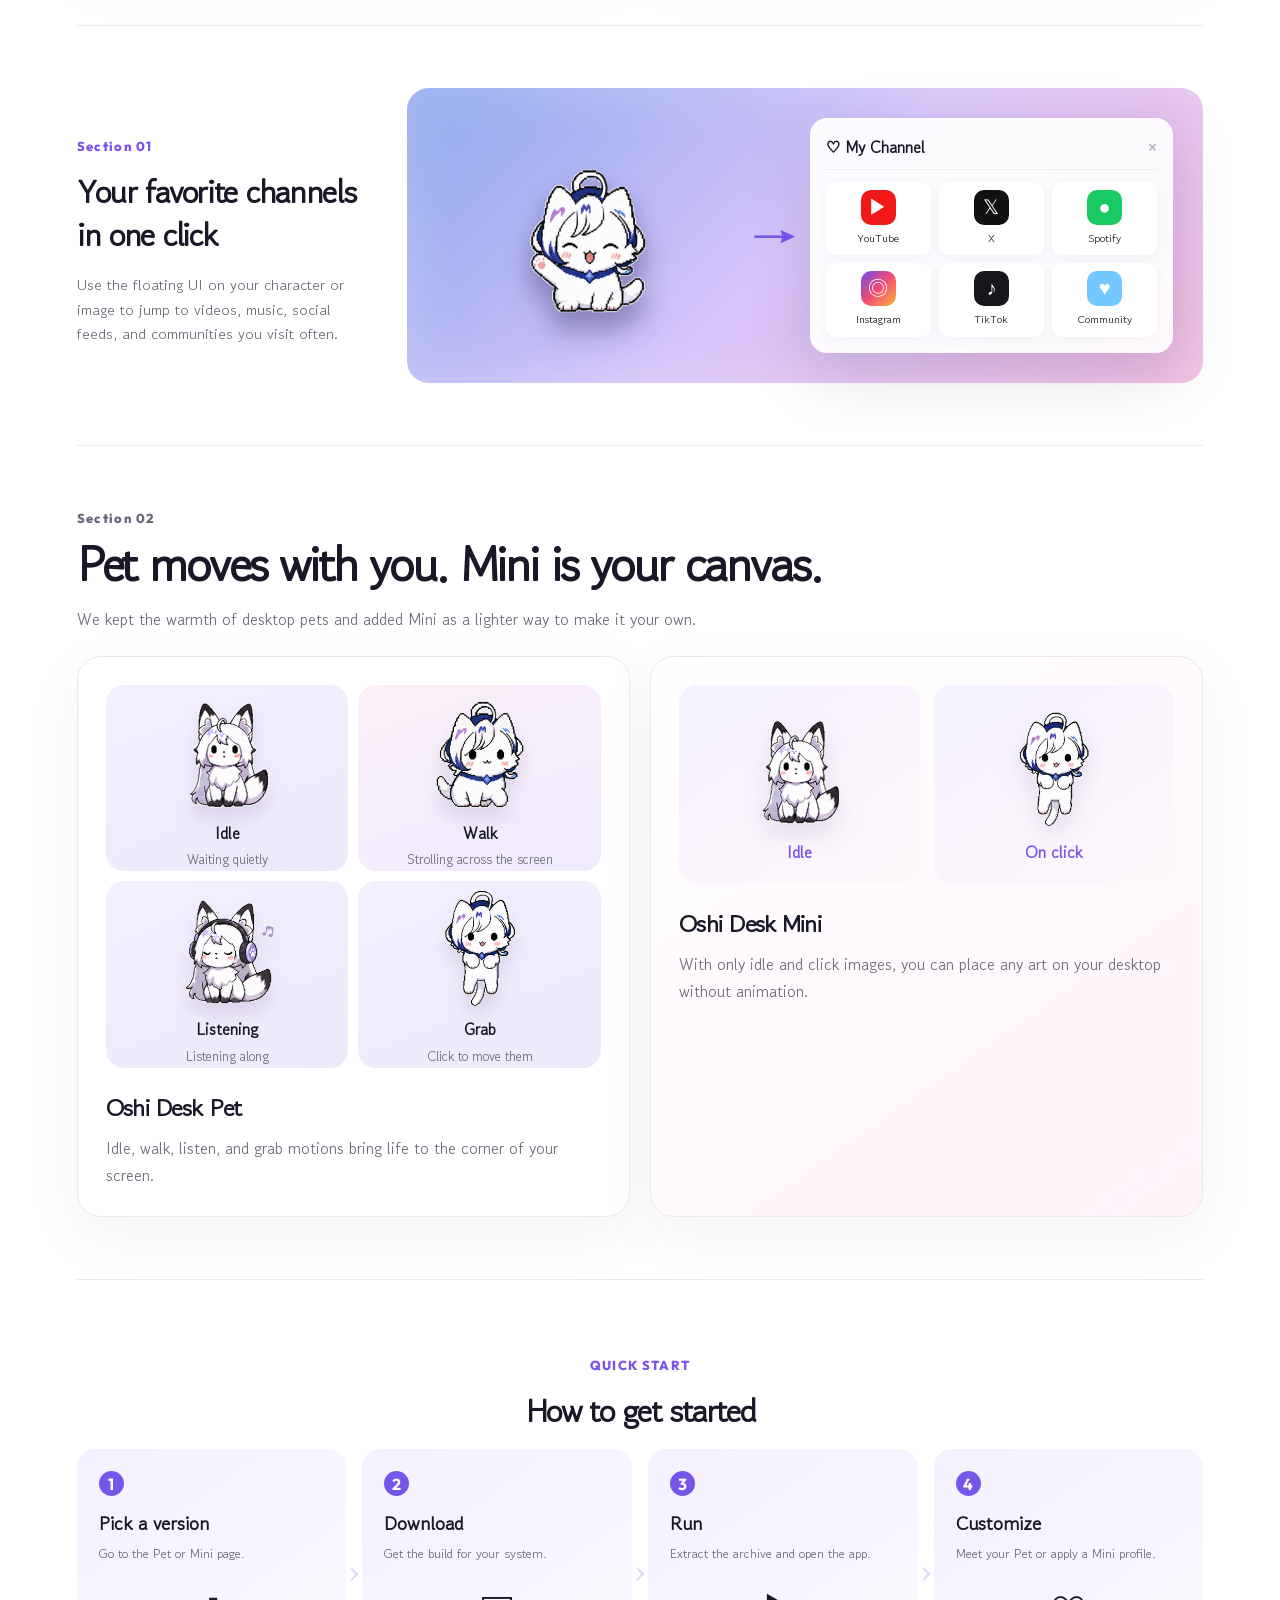
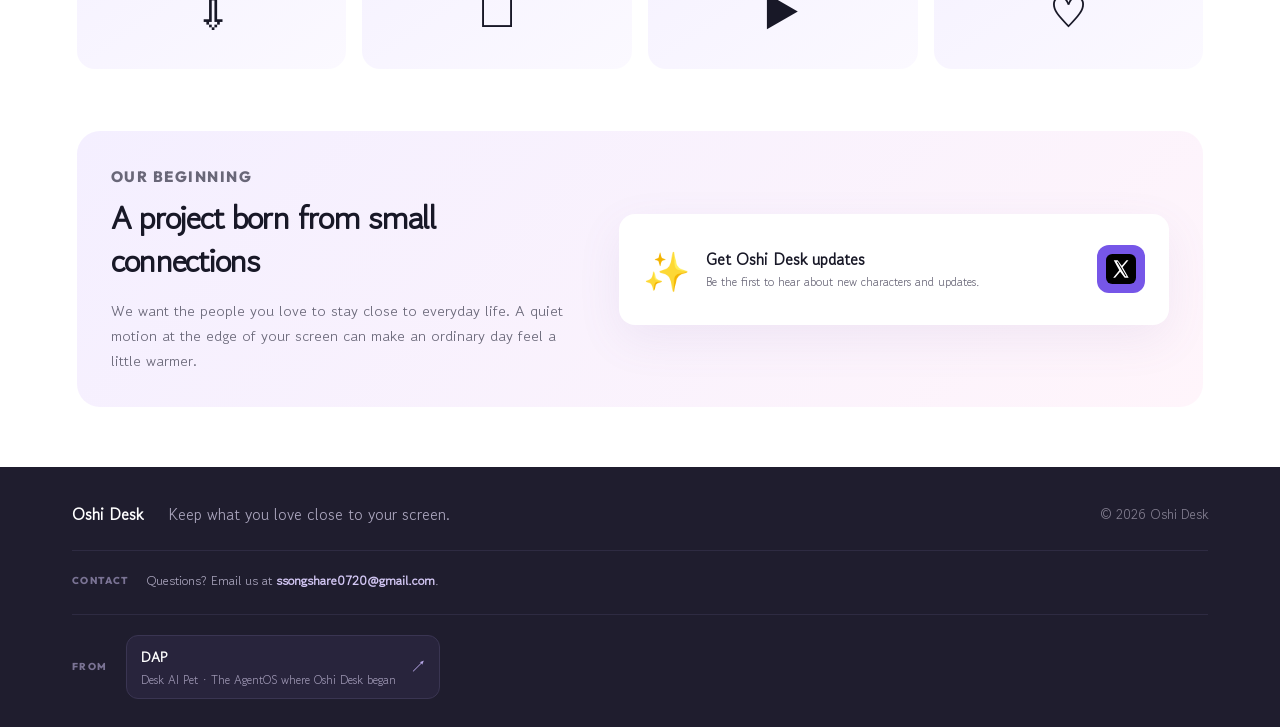
==== commit 062e1155: "feat(site): restore Mini page and navigation ahead of release Mini is launching soon, so bring back " ====
--- a/index.html
+++ b/index.html
@@ -121,6 +121,7 @@
       <nav class="nav" data-i18n-attr="aria-label:nav.aria" aria-label="Main">
         <a href="#top" aria-current="page" data-i18n="nav.home">홈</a>
         <a href="#download" data-i18n="nav.pet">Pet</a>
+        <a href="/mini.html" data-i18n="nav.mini">Mini</a>
         <a href="/developer-notes.html" data-i18n="nav.notes">개발자 노트</a>
         <a href="/creators.html" data-i18n="nav.creators">크리에이터</a>
         <a href="/collaboration.html" data-i18n="nav.collaboration">협업 안내</a>
@@ -177,13 +178,13 @@
             <span class="hub-badge" data-i18n="hub.petBadge">Animated</span>
             <h3 data-i18n="hub.petTitle">Oshi Desk Pet</h3>
             <p data-i18n="hub.petP">헤비냥, 이샤롱처럼 움직이는 전용 캐릭터가 바탕화면 위에서 기다리고 반응합니다.</p>
-            <a class="hub-link" href="#download" data-i18n="hub.petLink">Oshi Desk Pet 다운로드 받기</a>
-          </article>
-          <article class="hub-card mini-card is-coming-soon">
-            <span class="hub-badge" data-i18n="hub.miniBadgeSoon">Coming Soon</span>
+            <a class="hub-link" href="/pet.html" data-i18n="hub.petLink">Oshi Desk Pet 다운로드 받기</a>
+          </article>
+          <article class="hub-card mini-card">
+            <span class="hub-badge" data-i18n="hub.miniBadge">Custom</span>
             <h3 data-i18n="hub.miniTitle">Oshi Desk Mini</h3>
             <p data-i18n="hub.miniP">애니메이션 없이도 원하는 이미지 두 장과 버튼 아이콘만으로 나만의 오시를 만들 수 있습니다.</p>
-            <span class="hub-link pink is-disabled" data-i18n="hub.miniSoon">준비 중</span>
+            <a class="hub-link pink" href="/mini.html" data-i18n="hub.miniLink">Oshi Desk Mini 다운로드 받기</a>
           </article>
         </div>
       </section>
@@ -228,14 +229,13 @@
             <h3 data-i18n="products.petTitle">Oshi Desk Pet</h3>
             <p data-i18n="products.petP">대기, 걷기, 듣기, 잡기 등 여러 동작으로 바탕화면 위에서 살아 움직이는 느낌을 전합니다.</p>
           </article>
-          <article class="feature-card mini-feature is-coming-soon">
+          <article class="feature-card mini-feature">
             <div class="mini-preview">
               <figure><img src="/assets/idle.png" data-i18n-attr="alt:products.miniIdleAlt" alt="평상 시 예시"><figcaption data-i18n="products.miniIdle">평상 시</figcaption></figure>
               <figure><img src="/assets/grabbed.png" data-i18n-attr="alt:products.miniClickAlt" alt="클릭 시 예시"><figcaption data-i18n="products.miniClick">클릭 시</figcaption></figure>
             </div>
             <h3 data-i18n="products.miniTitle">Oshi Desk Mini</h3>
             <p data-i18n="products.miniP">평상 시와 클릭 시 이미지 두 장만 준비하면 애니메이션 없이도 원하는 그림을 데스크톱에 올릴 수 있습니다.</p>
-            <p class="coming-soon-note" data-i18n="products.miniSoon">Mini는 준비 중입니다.</p>
           </article>
         </div>
       </section>
--- a/styles.css
+++ b/styles.css
@@ -3,7 +3,7 @@
 .center{text-align:center}
 .project-note{margin-bottom:60px;background:linear-gradient(135deg,#f4efff,#fff5fb);border-radius:23px;padding:34px;display:grid;grid-template-columns:1fr 1.2fr;gap:50px;align-items:center}.project-link{display:flex;align-items:center;gap:16px;background:#fff;padding:24px;border-radius:16px;box-shadow:0 15px 45px #7966aa17}.project-link>span{font-size:38px}.project-link p{font-size:12px}.project-link a{margin-left:auto;text-decoration:none;color:white;background:var(--purple);padding:10px 15px;border-radius:10px;white-space:nowrap}footer.site-footer{background:#1f1d2e;color:white;padding:34px clamp(24px,6vw,72px) 28px;display:flex;flex-direction:column;gap:22px}.footer-brand{display:flex;flex-wrap:wrap;gap:10px 25px;align-items:center}.footer-brand span{color:#aaa5bd}.footer-brand small{margin-left:auto;color:#858092}.footer-contact{padding-top:20px;border-top:1px solid #2e2b42;display:flex;flex-wrap:wrap;align-items:center;gap:8px 18px}.footer-contact-copy{margin:0;font-size:13px;color:#aaa5bd;line-height:1.6}.footer-contact-copy a{color:#d4c8f5;text-decoration:none;font-weight:700}.footer-contact-copy a:hover{text-decoration:underline}.footer-origin{padding-top:20px;border-top:1px solid #2e2b42;display:flex;flex-wrap:wrap;align-items:center;gap:12px 18px}.footer-origin-label{margin:0;font-family:Outfit,sans-serif;font-size:10px;font-weight:800;letter-spacing:.14em;color:#7a7394}.footer-origin-link{display:flex;align-items:center;gap:12px;padding:10px 14px;border-radius:12px;background:#28243c;border:1px solid #3a3552;text-decoration:none;color:#e8e4f4;transition:.2s background,.2s border-color}.footer-origin-link:hover{background:#312c48;border-color:#5a5380}.footer-origin-copy{display:flex;flex-direction:column;gap:2px}.footer-origin-copy b{font-size:14px;font-weight:700;color:#fff}.footer-origin-copy small{font-size:12px;color:#9d96b3;line-height:1.45}.footer-origin-arrow{margin-left:4px;font-size:14px;color:#b8a8e8}.toast{position:fixed;left:50%;bottom:25px;transform:translate(-50%,30px);background:#282439;color:#fff;padding:12px 22px;border-radius:99px;opacity:0;pointer-events:none;transition:.25s;z-index:30}.toast.show{opacity:1;transform:translate(-50%,0)}.reveal{opacity:1;transform:none;transition:.7s ease}@media (prefers-reduced-motion:no-preference){.reveal.reveal-ready{opacity:0;transform:translateY(20px)}.reveal.reveal-ready.visible{opacity:1;transform:none}}.reveal.visible{opacity:1;transform:none}
 @media(max-width:900px){.section-grid{grid-template-columns:1fr}.mood-grid{grid-template-columns:repeat(2,1fr)}.hero-art{background-position:58% center;opacity:.55}.hero-copy{padding-bottom:110px}.steps{grid-template-columns:repeat(2,1fr)}.steps article:nth-child(2):after{display:none}.project-note{grid-template-columns:1fr}.nav{gap:18px}}
-@media(max-width:650px){.site-header{height:64px;padding:0 20px}.menu-toggle{display:block}.nav{position:absolute;top:64px;left:16px;right:16px;padding:18px;display:none;flex-direction:column;align-items:stretch;background:white;border-radius:16px;box-shadow:0 15px 45px #443e661f}.nav.open{display:flex}.hero{min-height:690px;align-items:start}.hero-art{background-position:66% bottom;background-size:auto 62%;background-repeat:no-repeat;opacity:.9}.hero-copy{width:calc(100% - 40px);padding:58px 0}.hero h1{font-size:48px}.hero-lead{font-size:25px}.download-row{flex-direction:column;width:230px}.download-btn{min-width:0}.hero-note{display:none}.page-shell{width:calc(100% - 36px)}.feature{padding:45px 0;gap:25px}.mood-grid{grid-template-columns:1fr 1fr}.mood-card{min-height:175px}.mood-card .cat-emoji{font-size:62px}.channel-demo{grid-template-columns:1fr;padding:20px}.arrow{transform:rotate(90deg);line-height:1}.steps{grid-template-columns:1fr}.steps article:after{display:none!important}.project-note{padding:23px;gap:24px}.project-link{align-items:flex-start;flex-wrap:wrap}.project-link a{margin:0;width:100%;text-align:center}.footer-brand{flex-direction:column;align-items:flex-start;gap:4px}.footer-brand small{margin:6px 0 0}.footer-contact{flex-direction:column;align-items:flex-start}.footer-origin{flex-direction:column;align-items:stretch}.footer-origin-link{width:100%}}
+@media(max-width:650px){.site-header{height:64px;padding:0 20px}.menu-toggle{display:block}.nav{top:64px;left:16px;right:16px;width:auto}.hero{min-height:690px;align-items:start}.hero-art{background-position:66% bottom;background-size:auto 62%;background-repeat:no-repeat;opacity:.9}.hero-copy{width:calc(100% - 40px);padding:58px 0}.hero h1{font-size:48px}.hero-lead{font-size:25px}.download-row{flex-direction:column;width:230px}.download-btn{min-width:0}.hero-note{display:none}.page-shell{width:calc(100% - 36px)}.feature{padding:45px 0;gap:25px}.mood-grid{grid-template-columns:1fr 1fr}.mood-card{min-height:175px}.mood-card .cat-emoji{font-size:62px}.channel-demo{grid-template-columns:1fr;padding:20px}.arrow{transform:rotate(90deg);line-height:1}.steps{grid-template-columns:1fr}.steps article:after{display:none!important}.project-note{padding:23px;gap:24px}.project-link{align-items:flex-start;flex-wrap:wrap}.project-link a{margin:0;width:100%;text-align:center}.footer-brand{flex-direction:column;align-items:flex-start;gap:4px}.footer-brand small{margin:6px 0 0}.footer-contact{flex-direction:column;align-items:flex-start}.footer-origin{flex-direction:column;align-items:stretch}.footer-origin-link{width:100%}}
 .channel-grid button{display:flex;flex-direction:column;align-items:center;border:0;color:var(--ink);font-size:11px;background:white;padding:8px 3px;border-radius:10px;box-shadow:0 3px 12px #766d9b12;cursor:pointer}
 @media(prefers-reduced-motion:reduce){html{scroll-behavior:auto}.reveal,.reveal.reveal-ready{opacity:1;transform:none;transition:none}.cat-emoji{animation:none!important}}
 
@@ -46,6 +46,12 @@
 .nav{gap:26px}.nav a[aria-current="page"]{color:var(--purple)}
 .product-hub{padding:58px 0 64px;border-bottom:1px solid var(--line)}.hub-copy{max-width:760px;margin-bottom:26px}.hub-copy h2,.section-headline h2,.product-page-hero h1{font-size:clamp(31px,4vw,48px);line-height:1.18;margin:7px 0 13px;letter-spacing:-.045em}.hub-copy p,.section-headline p,.product-page-hero p,.download-heading p{color:var(--muted);margin:0}.hub-cards,.feature-pair,.mini-feature-grid{display:grid;grid-template-columns:repeat(2,minmax(0,1fr));gap:20px}.hub-card,.feature-card,.mini-info-card{position:relative;overflow:hidden;padding:28px;border-radius:24px;background:#fff;border:1px solid #ebe7f2;box-shadow:0 18px 55px #584f7610}.hub-card:before{content:"";position:absolute;right:-50px;top:-50px;width:170px;height:170px;border-radius:50%;background:#eee8ff}.mini-card:before{background:#ffe4f2}.hub-badge{display:inline-flex;margin-bottom:18px;padding:5px 12px;border-radius:99px;background:#eee8ff;color:var(--purple);font:800 12px Outfit,sans-serif;letter-spacing:.05em}.hub-card h3,.feature-card h3,.mini-info-card h3{font-size:24px;margin:0 0 8px;letter-spacing:-.03em}.hub-card p,.feature-card p,.mini-info-card p{color:var(--muted);margin:0}.hub-link{display:inline-flex;margin-top:22px;padding:12px 18px;border-radius:13px;background:var(--purple);color:#fff;text-decoration:none;font-weight:800}.hub-link.pink{background:var(--pink)}.section-headline{max-width:790px;margin-bottom:24px}.mood-grid.compact{grid-template-columns:repeat(2,1fr);margin-bottom:20px}.feature-card .mood-card{min-height:170px}.mini-feature{background:linear-gradient(145deg,#fff,#fff3fa)}.mini-preview{display:grid;grid-template-columns:repeat(2,1fr);gap:14px;margin-bottom:20px}.mini-preview figure{margin:0;padding:18px;text-align:center;border-radius:18px;background:linear-gradient(145deg,#f4f0ff,#fff7fb)}.mini-preview img{width:130px;height:130px;object-fit:contain;filter:drop-shadow(0 12px 12px #6b5a8d22)}.mini-preview figcaption{font-weight:800;color:var(--purple)}.product-page-hero{width:min(1160px,88%);margin:0 auto;padding:76px 0 58px;display:grid;grid-template-columns:1fr .9fr;gap:36px;align-items:center}.product-page-hero h1{font-family:Outfit,"Gowun Dodum",sans-serif}.pet-hero-art,.mini-hero-preview{display:flex;justify-content:center;align-items:end;gap:18px;padding:26px;border-radius:28px;background:linear-gradient(135deg,#f0ebff,#fff1f8)}.pet-hero-art img{width:min(45%,230px);height:auto;filter:drop-shadow(0 18px 18px #6953832a)}.mini-hero-preview figure{margin:0;text-align:center}.mini-hero-preview img{width:180px;height:180px;object-fit:contain}.mini-hero-preview figcaption{display:inline-block;margin-top:-4px;padding:5px 16px;border-radius:99px;background:#fff;color:var(--purple);font-weight:800}.product-download{border-top:1px solid var(--line)}.single-download{grid-template-columns:300px 1fr}.mini-download{grid-template-columns:repeat(3,minmax(0,1fr));background:linear-gradient(145deg,#f5f0ff,#fff2f8)}.button-example{display:grid;grid-template-columns:auto 1fr;gap:12px 10px;align-items:center;margin-bottom:22px;padding:18px;border-radius:18px;background:#f7f3ff}.button-icon{display:grid;place-items:center;width:42px;height:42px;border-radius:12px;background:#f01818;color:#fff;font-weight:900}.button-icon.x{background:#111}.button-icon.heart{background:#ef77ac}.profile-flow{display:flex;flex-wrap:wrap;align-items:center;gap:10px;margin-bottom:22px;padding:22px;border-radius:18px;background:#fff4fa}.profile-flow span{padding:10px 13px;border-radius:99px;background:#fff;color:var(--purple);font-weight:800}.profile-flow b{color:var(--pink)}@media(max-width:1050px){.product-page-hero,.single-download{grid-template-columns:1fr}.hub-cards,.feature-pair,.mini-feature-grid{grid-template-columns:1fr}}@media(max-width:650px){.product-hub{padding:42px 0}.hub-card,.feature-card,.mini-info-card{padding:22px}.mood-grid.compact,.mini-preview,.mini-download{grid-template-columns:1fr}.product-page-hero{width:calc(100% - 36px);padding:48px 0 36px}.pet-hero-art,.mini-hero-preview{padding:18px}.mini-hero-preview img{width:135px;height:135px}.product-page-hero{gap:22px}}
 .hub-link.is-disabled{display:inline-flex;margin-top:22px;padding:12px 18px;border-radius:13px;background:#d8d2e6;color:#fff;font-weight:800;opacity:.88}.hub-card.is-coming-soon,.feature-card.is-coming-soon{opacity:.92}.coming-soon-note{margin:14px 0 0;padding:8px 12px;border-radius:10px;background:#fff0f7;color:var(--pink);font-size:13px;font-weight:800}html.dark .hub-link.is-disabled{background:#3a3552;color:#c9c2dc}html.dark .coming-soon-note{background:#2a1e28}
+.header-actions{display:flex;align-items:center;gap:12px;margin-left:auto;flex-shrink:0}
+.site-header{position:sticky}
+.brand{flex-shrink:0}
+.nav a{white-space:nowrap}
+@media(max-width:1100px){.nav{gap:16px;font-size:14px}}
+@media(max-width:900px){.menu-toggle{display:block}.nav{position:absolute;top:76px;right:clamp(24px,5vw,72px);left:auto;width:min(280px,calc(100% - 32px));padding:18px;display:none;flex-direction:column;align-items:stretch;gap:4px;background:#fff;border-radius:16px;box-shadow:0 15px 45px #443e661f;z-index:25}.nav.open{display:flex}.nav a{padding:10px 12px;border-radius:10px}.nav a:hover{background:var(--lav)}}
 .lang-switcher{position:relative}
 .lang-toggle{border:0;background:none;cursor:pointer;height:40px;padding:0 10px;border-radius:99px;display:flex;align-items:center;gap:6px;flex-shrink:0;transition:background .2s;color:var(--ink)}
 .lang-toggle:hover{background:var(--lav)}
@@ -94,6 +100,7 @@
 html.dark .footer-origin-link{background:#1a1728;border-color:#2e2a45}
 html.dark .toast{background:#e8e4f4;color:#141220}
 html.dark .nav.open{background:#1a1828;box-shadow:0 15px 45px #00000055}
+html.dark .nav a:hover{background:#221e38}
 html.dark .hub-card,html.dark .feature-card,html.dark .mini-info-card{background:#1a1728;border-color:#2e2a45}
 html.dark .hub-card:before{background:#221e38}
 html.dark .mini-card:before{background:#2a1e28}
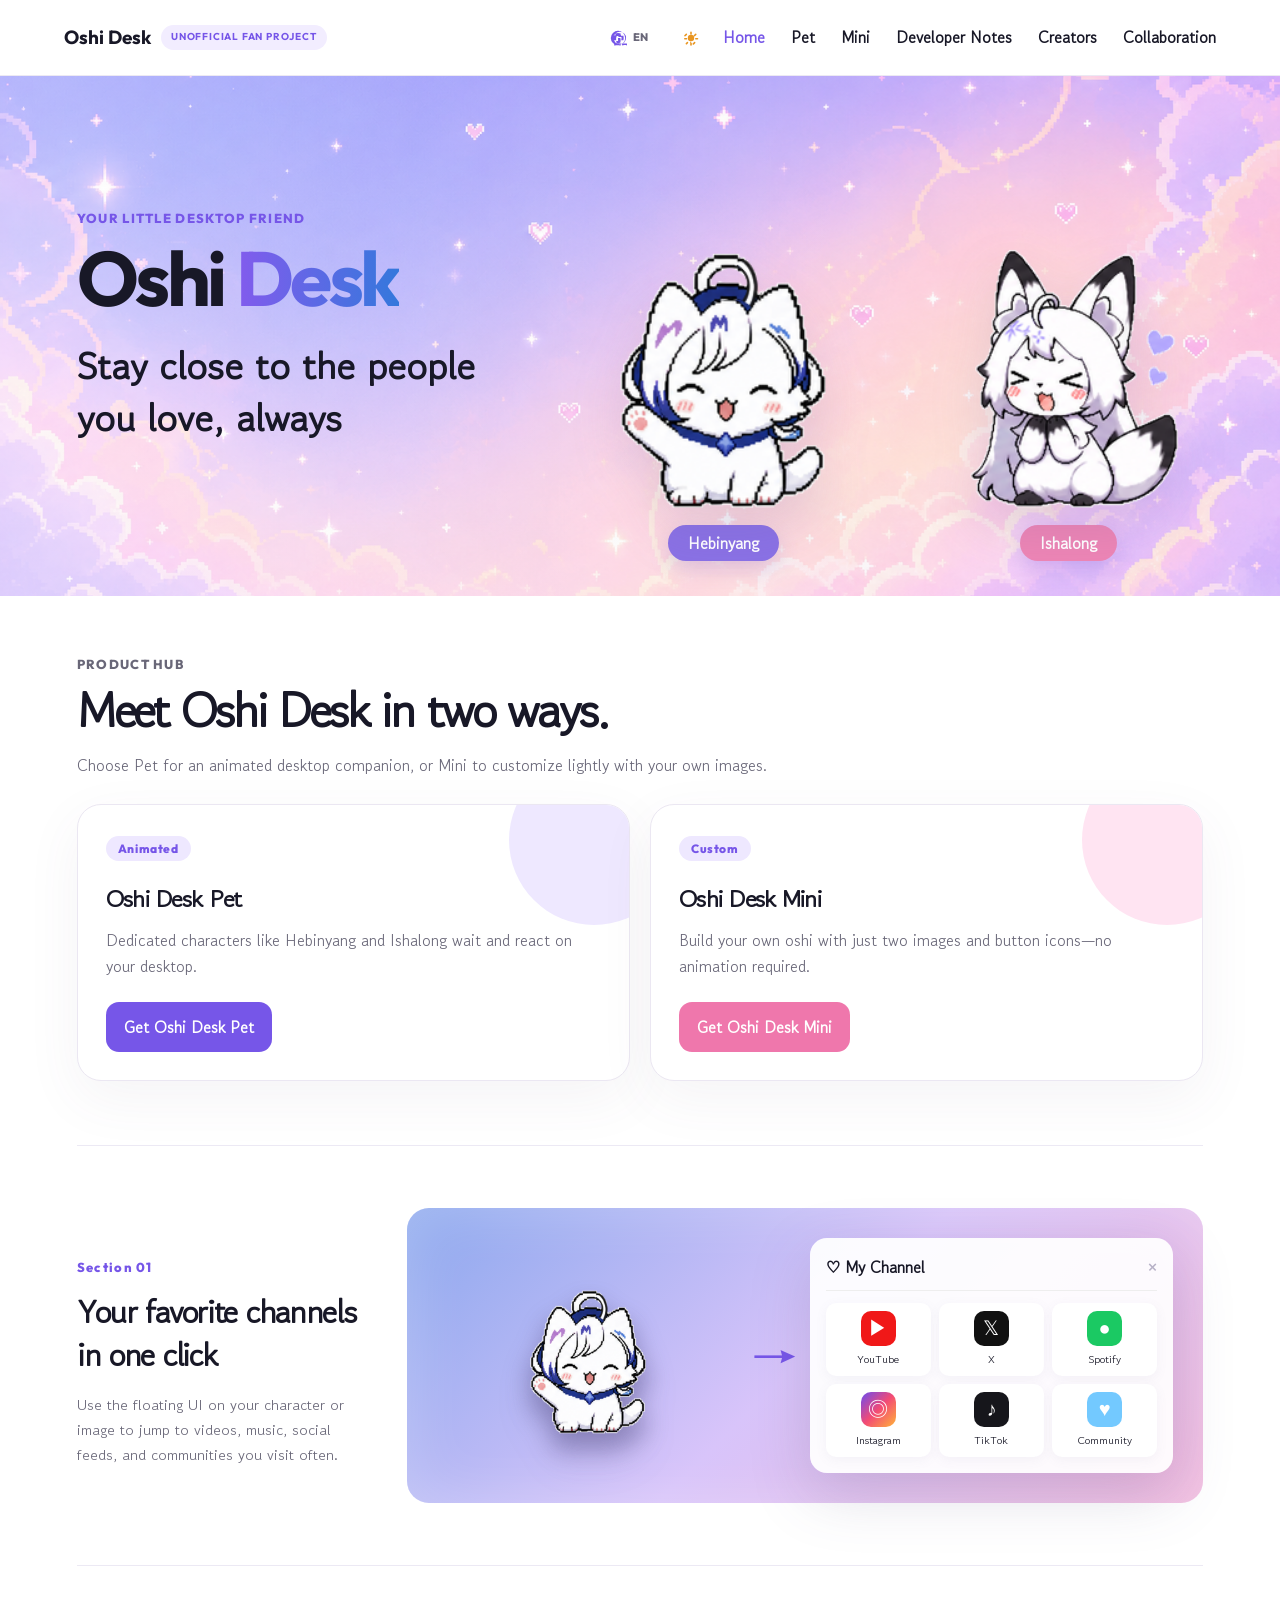
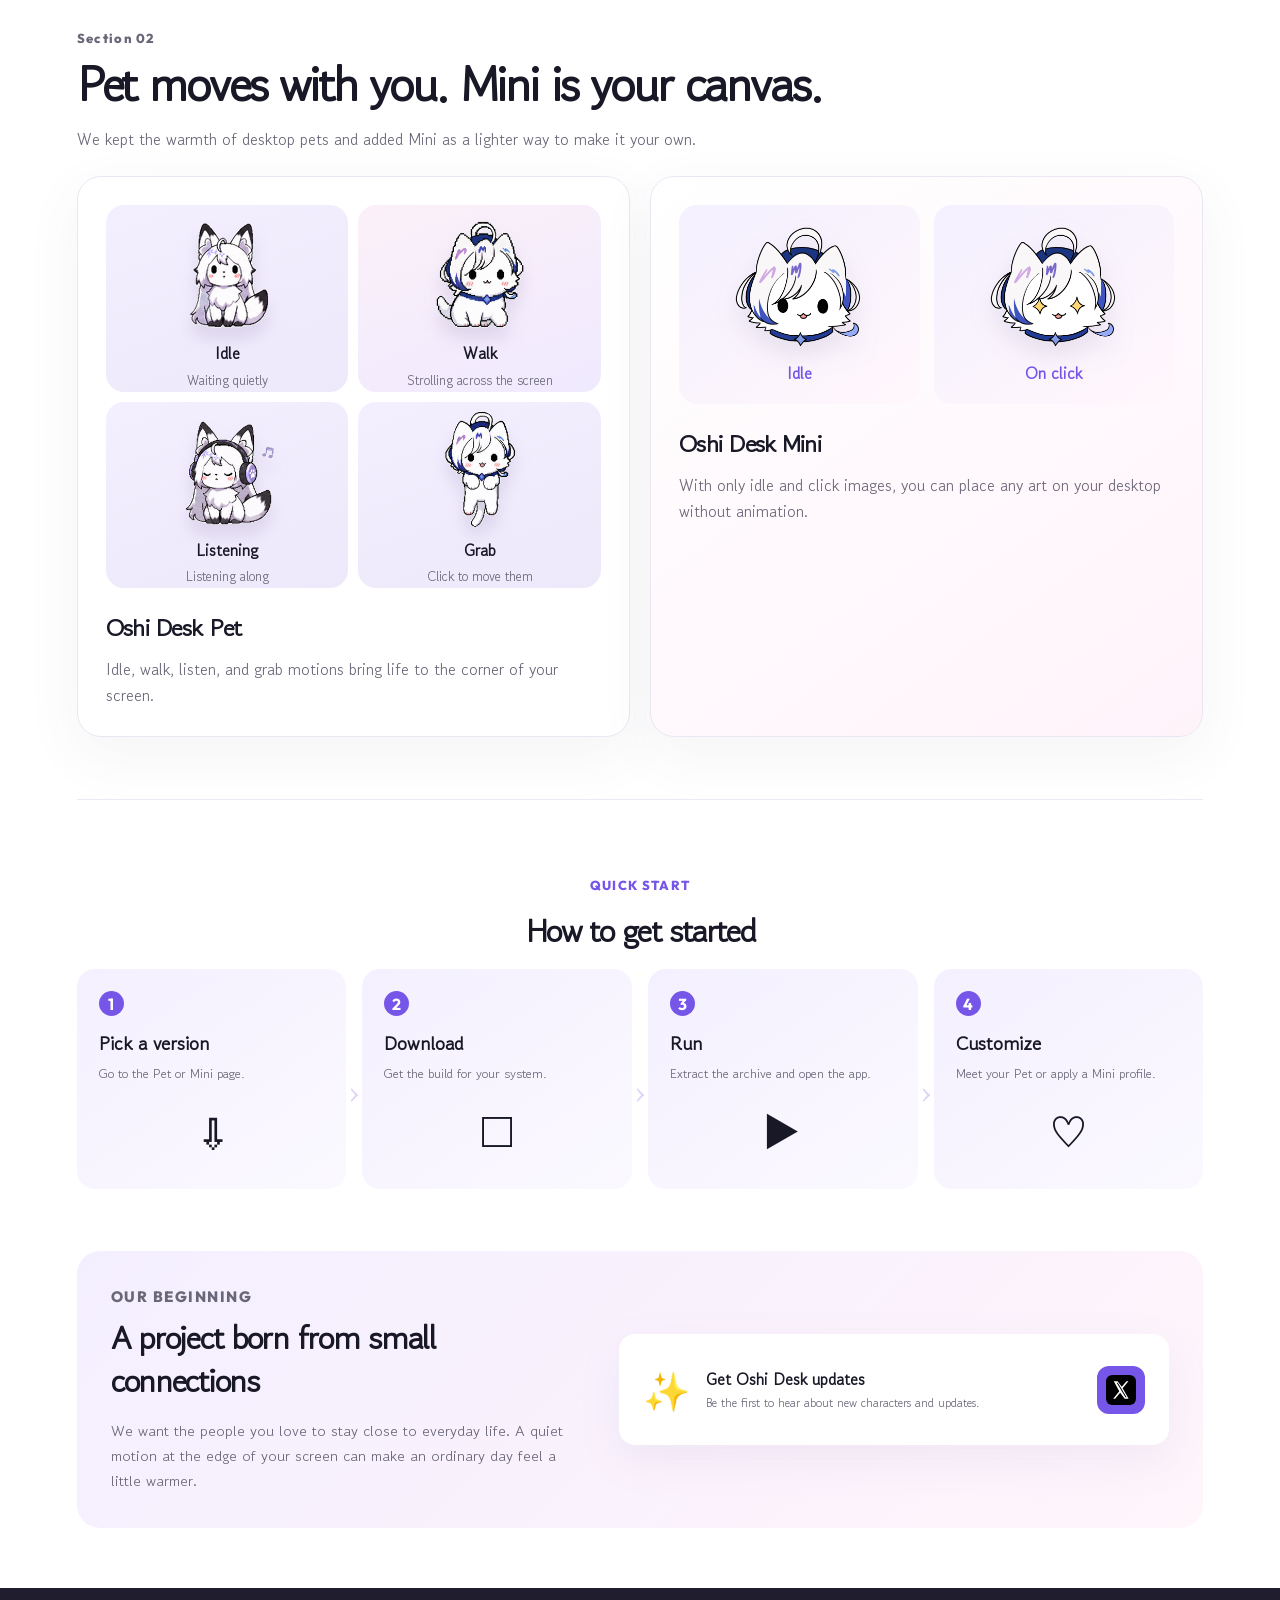
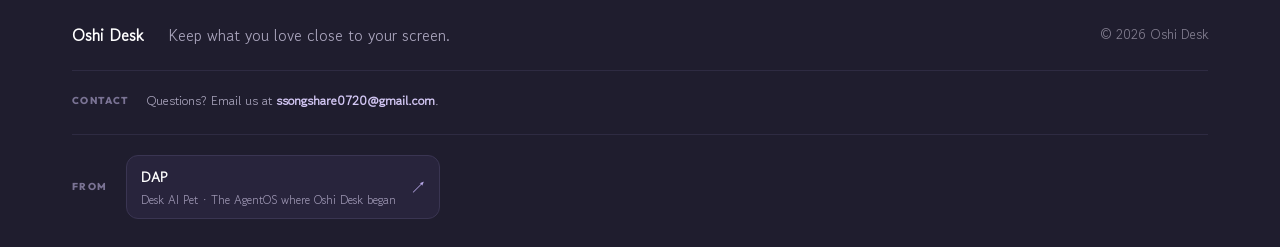
==== commit 9ba44be0: "feat(site): align subpages and home with Pet/Mini split and add Mini assets. Restore creators, colla" ====
--- a/index.html
+++ b/index.html
@@ -120,7 +120,7 @@
       <button class="menu-toggle" data-i18n-attr="aria-label:menu.open" aria-expanded="false" aria-label="메뉴 열기">☰</button>
       <nav class="nav" data-i18n-attr="aria-label:nav.aria" aria-label="Main">
         <a href="#top" aria-current="page" data-i18n="nav.home">홈</a>
-        <a href="#download" data-i18n="nav.pet">Pet</a>
+        <a href="/pet.html" data-i18n="nav.pet">Pet</a>
         <a href="/mini.html" data-i18n="nav.mini">Mini</a>
         <a href="/developer-notes.html" data-i18n="nav.notes">개발자 노트</a>
         <a href="/creators.html" data-i18n="nav.creators">크리에이터</a>
@@ -140,29 +140,6 @@
         <p class="eyebrow">YOUR LITTLE DESKTOP FRIEND</p>
         <h1>Oshi <span>Desk</span></h1>
         <p class="hero-lead" data-i18n="hero.lead" data-i18n-html="true">좋아하는 사람과 늘,<br>함께할 수 있도록</p>
-      </div>
-    </section>
-
-    <section class="download-section" id="download" aria-labelledby="download-title">
-      <div class="download-shell">
-        <div class="download-heading"><p class="section-label">DOWNLOAD</p><h2 id="download-title" data-i18n="download.title">나의 오시를 데스크톱으로</h2></div>
-        <div class="download-groups">
-          <div class="download-group heavinyang-download">
-            <h3 data-i18n="characters.hebi">헤비냥</h3>
-            <img class="download-character" src="/assets/download-heavinyang.png" data-i18n-attr="alt:download.heavinyangAlt" alt="달리는 헤비냥">
-            <a class="download-btn purple" href="#" data-character="hebi" data-platform="win" rel="noopener noreferrer"><b><span class="dl-label" data-i18n="download.hebi">헤비냥 다운로드</span><small class="dl-platform" data-i18n="platform.win">Windows</small></b></a>
-            <a class="download-btn purple" href="#" data-character="hebi" data-platform="mac_arm64" rel="noopener noreferrer"><b><span class="dl-label" data-i18n="download.hebi">헤비냥 다운로드</span><small class="dl-platform" data-i18n="platform.mac_arm64">macOS (Apple Silicon)</small></b></a>
-            <a class="download-btn purple" href="#" data-character="hebi" data-platform="mac_x64" rel="noopener noreferrer"><b><span class="dl-label" data-i18n="download.hebi">헤비냥 다운로드</span><small class="dl-platform" data-i18n="platform.mac_x64">macOS (Intel)</small></b></a>
-          </div>
-          <div class="download-group ishalong-download">
-            <h3 data-i18n="characters.isha">이샤롱</h3>
-            <img class="download-character" src="/assets/download-ishalong.png" data-i18n-attr="alt:download.ishalongAlt" alt="기뻐하는 이샤롱">
-            <a class="download-btn pink" href="#" data-character="isha" data-platform="win" rel="noopener noreferrer"><b><span class="dl-label" data-i18n="download.isha">이샤롱 다운로드</span><small class="dl-platform" data-i18n="platform.win">Windows</small></b></a>
-            <a class="download-btn pink" href="#" data-character="isha" data-platform="mac_arm64" rel="noopener noreferrer"><b><span class="dl-label" data-i18n="download.isha">이샤롱 다운로드</span><small class="dl-platform" data-i18n="platform.mac_arm64">macOS (Apple Silicon)</small></b></a>
-            <a class="download-btn pink" href="#" data-character="isha" data-platform="mac_x64" rel="noopener noreferrer"><b><span class="dl-label" data-i18n="download.isha">이샤롱 다운로드</span><small class="dl-platform" data-i18n="platform.mac_x64">macOS (Intel)</small></b></a>
-          </div>
-        </div>
-        <p class="download-note" data-i18n="download.note">최신 Windows/macOS 설치 파일 · 무료</p>
       </div>
     </section>
 
@@ -231,8 +208,8 @@
           </article>
           <article class="feature-card mini-feature">
             <div class="mini-preview">
-              <figure><img src="/assets/idle.png" data-i18n-attr="alt:products.miniIdleAlt" alt="평상 시 예시"><figcaption data-i18n="products.miniIdle">평상 시</figcaption></figure>
-              <figure><img src="/assets/grabbed.png" data-i18n-attr="alt:products.miniClickAlt" alt="클릭 시 예시"><figcaption data-i18n="products.miniClick">클릭 시</figcaption></figure>
+              <figure><img src="/assets/mini-idle.png" data-i18n-attr="alt:products.miniIdleAlt" alt="평상 시 예시"><figcaption data-i18n="products.miniIdle">평상 시</figcaption></figure>
+              <figure><img src="/assets/mini-click.png" data-i18n-attr="alt:products.miniClickAlt" alt="클릭 시 예시"><figcaption data-i18n="products.miniClick">클릭 시</figcaption></figure>
             </div>
             <h3 data-i18n="products.miniTitle">Oshi Desk Mini</h3>
             <p data-i18n="products.miniP">평상 시와 클릭 시 이미지 두 장만 준비하면 애니메이션 없이도 원하는 그림을 데스크톱에 올릴 수 있습니다.</p>
